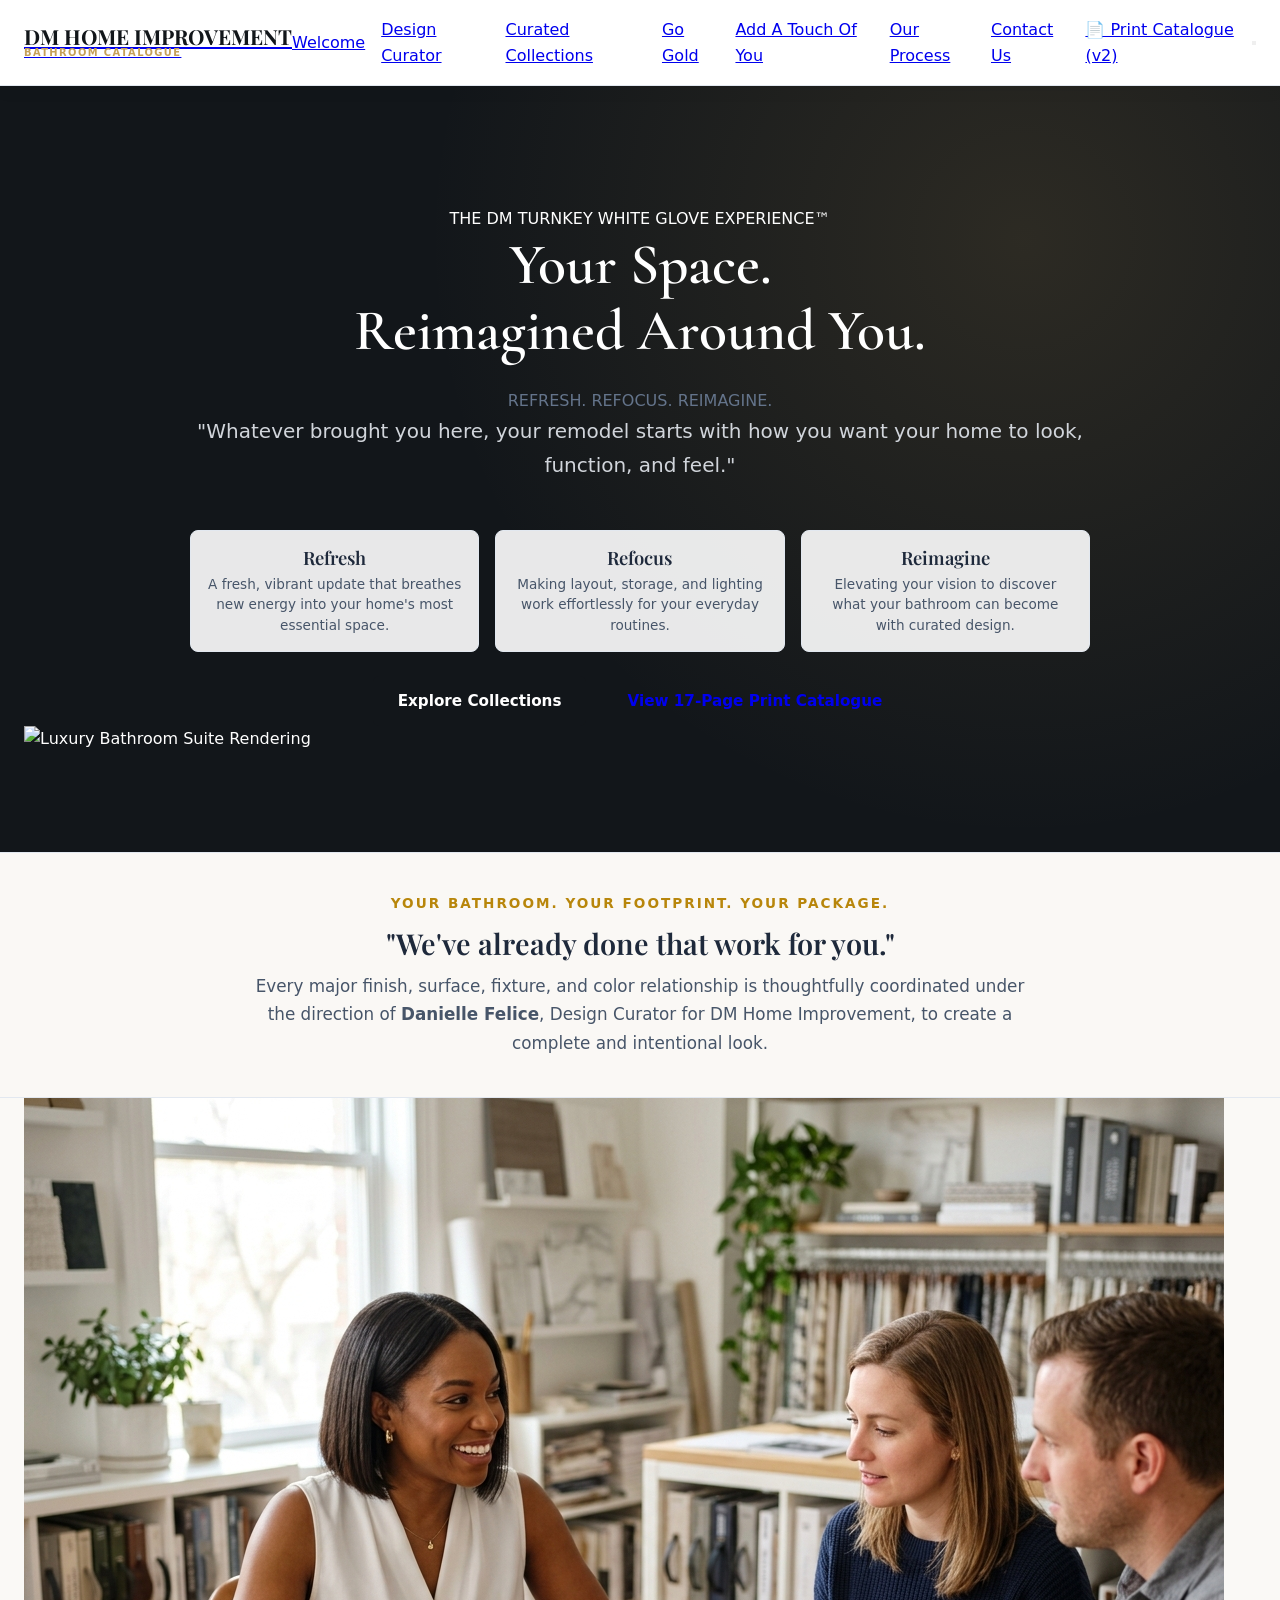
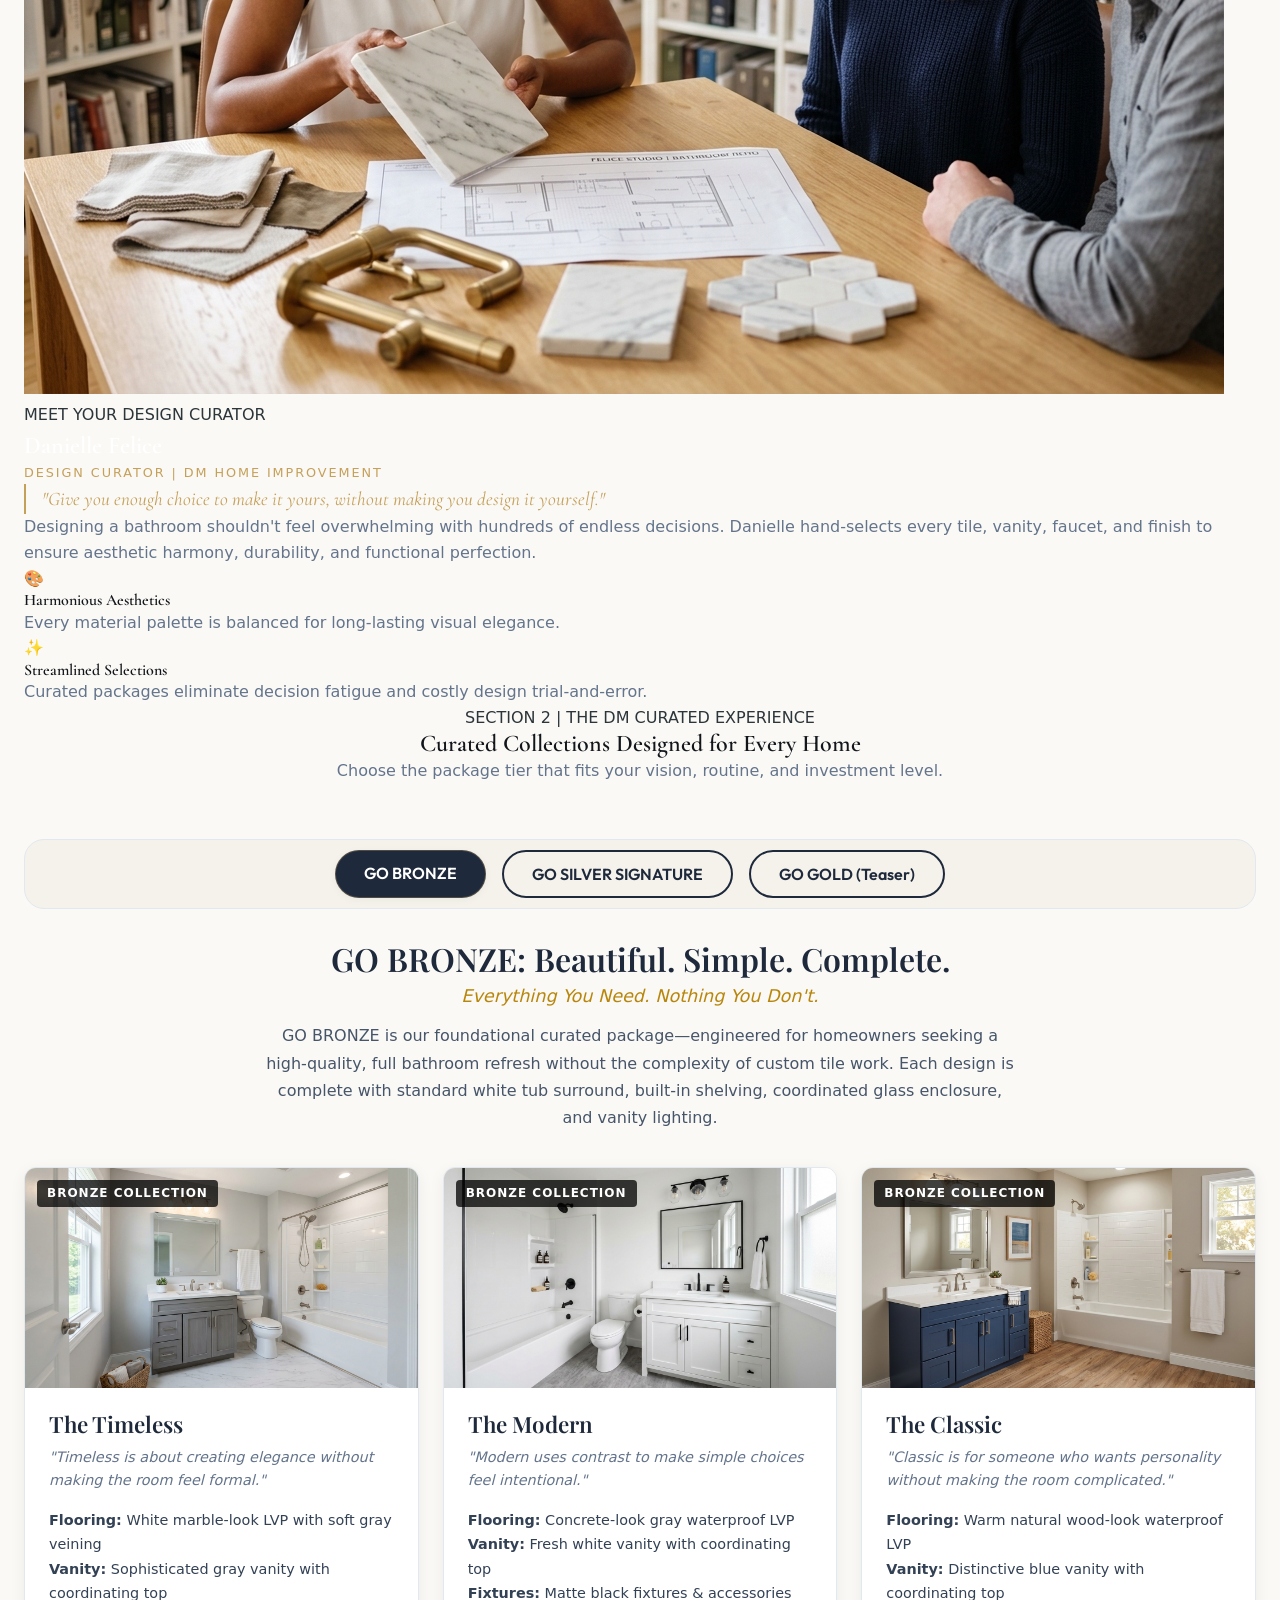
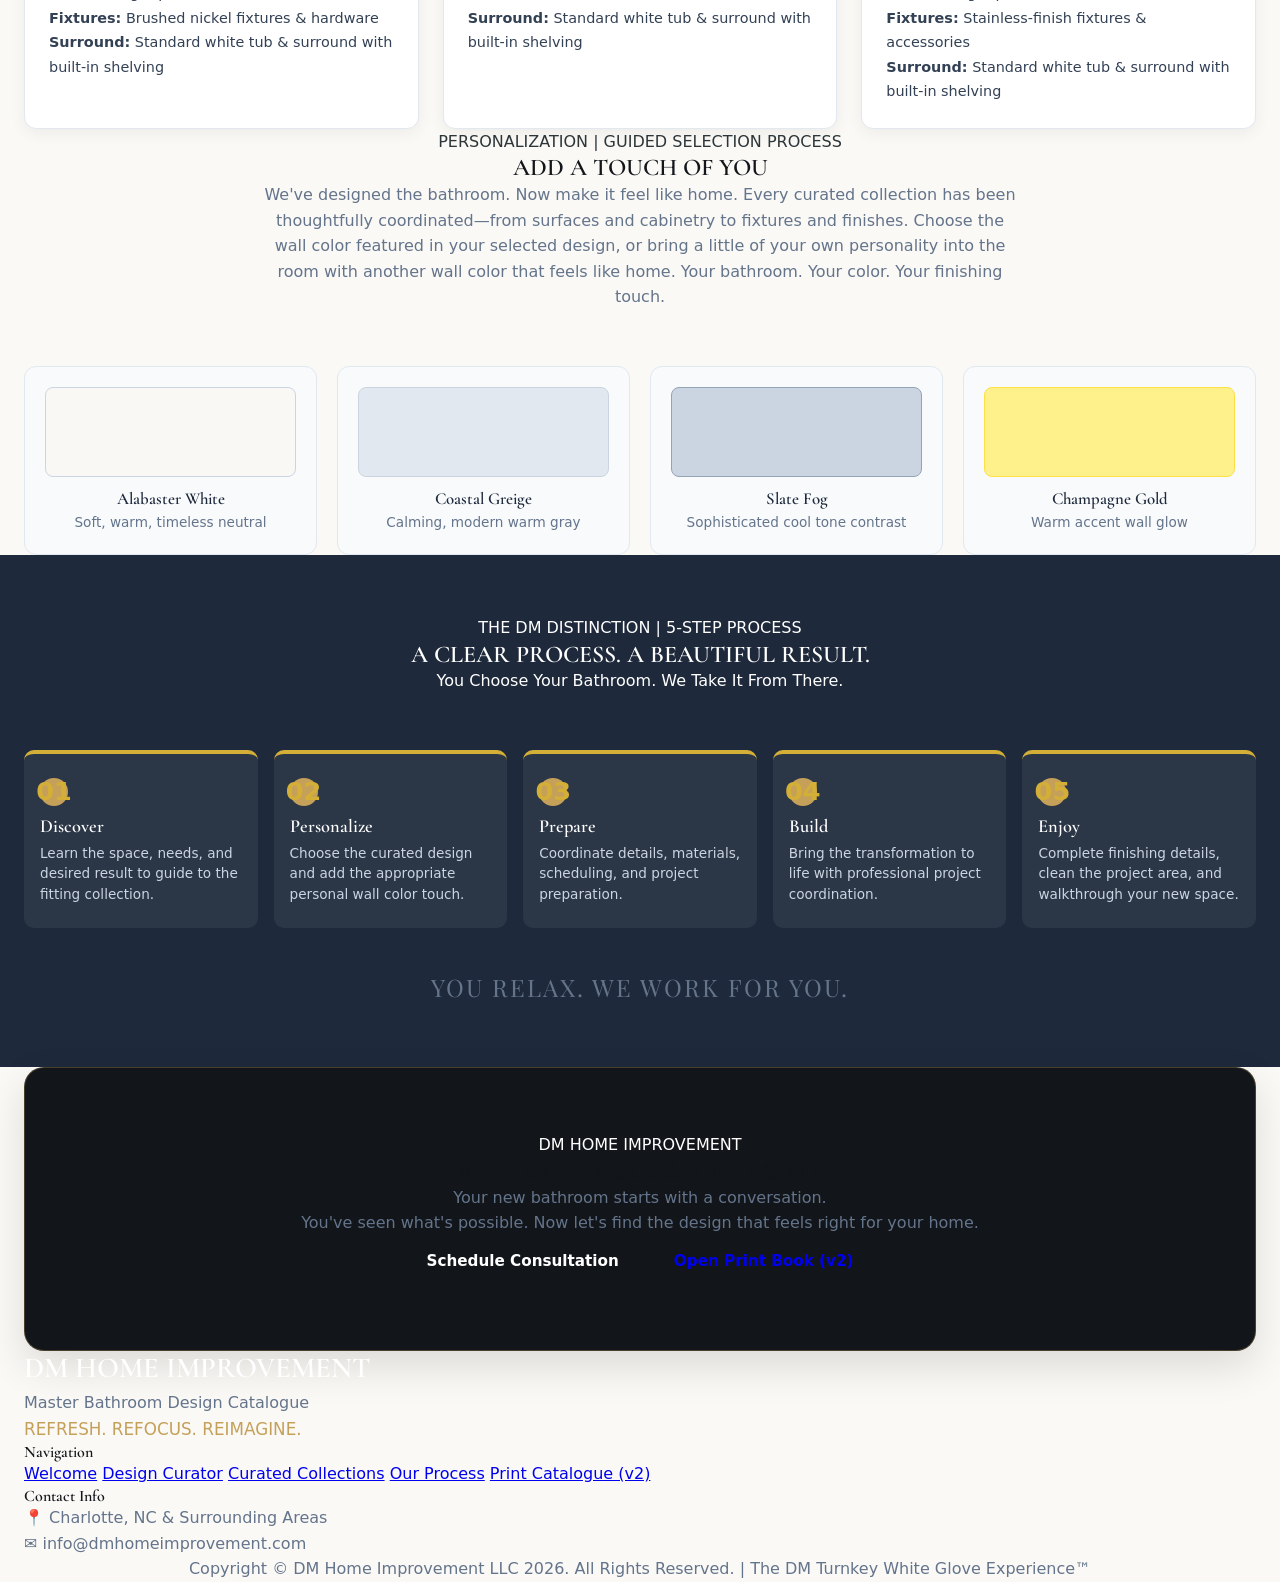
==== index.html @ c0f509c5 "Complete DM Design Catalogue revision per August 27 2026 Master Handoff" ====
<!DOCTYPE html>
<html lang="en">
<head>
    <meta charset="UTF-8">
    <meta name="viewport" content="width=device-width, initial-scale=1.0">
    <title>DM Home Improvement | Master Bathroom Design Catalogue</title>
    
    <!-- Google Fonts -->
    <link rel="preconnect" href="https://fonts.googleapis.com">
    <link rel="preconnect" href="https://fonts.gstatic.com" crossorigin>
    <link href="https://fonts.googleapis.com/css2?family=Cormorant+Garamond:ital,wght@0,400;0,600;0,700;1,400&family=Outfit:wght@300;400;500;600;700&family=Playfair+Display:ital,wght@0,400;0,600;0,700;1,400&display=swap" rel="stylesheet">
    
    <link rel="stylesheet" href="styles.css">
</head>
<body>

    <!-- NAVIGATION HEADER -->
    <header class="navbar">
        <div class="nav-container">
            <a href="#welcome" class="nav-logo">
                <span class="logo-main">DM HOME IMPROVEMENT</span>
                <span class="logo-sub">Bathroom Catalogue</span>
            </a>
            
            <nav class="nav-links">
                <a href="#welcome">Welcome</a>
                <a href="#curator">Design Curator</a>
                <a href="#collections">Curated Collections</a>
                <a href="#gold-teaser">Go Gold</a>
                <a href="#personalization">Add A Touch Of You</a>
                <a href="#process">Our Process</a>
                <a href="#contact">Contact Us</a>
                <a href="print_v2.html" target="_blank" class="nav-btn-print">📄 Print Catalogue (v2)</a>
            </nav>

            <button class="mobile-menu-btn" aria-label="Toggle Menu">
                <span></span>
                <span></span>
                <span></span>
            </button>
        </div>
    </header>

    <!-- MAIN CONTENT -->
    <main>

        <!-- WELCOME HERO SECTION -->
        <section id="welcome" class="hero-section">
            <div class="hero-bg-overlay"></div>
            <div class="container hero-container">
                <div class="hero-content">
                    <div class="brand-tag">THE DM TURNKEY WHITE GLOVE EXPERIENCE™</div>
                    <h1 class="hero-title">Your Space.<br><span class="highlight-gold">Reimagined Around You.</span></h1>
                    <p class="hero-tagline">REFRESH. REFOCUS. REIMAGINE.</p>
                    <p class="hero-subtitle">
                        "Whatever brought you here, your remodel starts with how you want your home to look, function, and feel."
                    </p>
                    
                    <div class="hero-pillars">
                        <div class="pillar-card">
                            <h3>Refresh</h3>
                            <p>A fresh, vibrant update that breathes new energy into your home's most essential space.</p>
                        </div>
                        <div class="pillar-card">
                            <h3>Refocus</h3>
                            <p>Making layout, storage, and lighting work effortlessly for your everyday routines.</p>
                        </div>
                        <div class="pillar-card">
                            <h3>Reimagine</h3>
                            <p>Elevating your vision to discover what your bathroom can become with curated design.</p>
                        </div>
                    </div>

                    <div class="hero-actions">
                        <a href="#collections" class="btn btn-primary">Explore Collections</a>
                        <a href="print_v2.html" target="_blank" class="btn btn-secondary">View 17-Page Print Catalogue</a>
                    </div>
                </div>
                
                <div class="hero-image-wrapper">
                    <img src="assets/images/welcome_home_1785453330678.jpg" alt="Luxury Bathroom Suite Rendering" class="hero-img">
                </div>
            </div>
        </section>

        <!-- WHITE GLOVE CALLOUT -->
        <section class="white-glove-callout-section">
            <div class="container">
                <div class="white-glove-box">
                    <div class="wg-badge">YOUR BATHROOM. YOUR FOOTPRINT. YOUR PACKAGE.</div>
                    <h2>"We've already done that work for you."</h2>
                    <p class="wg-desc">
                        Every major finish, surface, fixture, and color relationship is thoughtfully coordinated under the direction of <strong>Danielle Felice</strong>, Design Curator for DM Home Improvement, to create a complete and intentional look.
                    </p>
                </div>
            </div>
        </section>

        <!-- MEET YOUR DESIGN CURATOR -->
        <section id="curator" class="curator-section">
            <div class="container curator-container">
                <div class="curator-image-col">
                    <img src="assets/images/danielle_consultation.jpg" alt="Danielle Felice - Design Curator" class="curator-portrait">
                </div>
                
                <div class="curator-text-col">
                    <div class="section-tag">MEET YOUR DESIGN CURATOR</div>
                    <h2 class="curator-name">Danielle Felice</h2>
                    <p class="curator-role">Design Curator | DM Home Improvement</p>

                    <blockquote class="curator-quote">
                        "Give you enough choice to make it yours, without making you design it yourself."
                    </blockquote>

                    <p class="curator-bio">
                        Designing a bathroom shouldn't feel overwhelming with hundreds of endless decisions. Danielle hand-selects every tile, vanity, faucet, and finish to ensure aesthetic harmony, durability, and functional perfection.
                    </p>

                    <div class="curator-highlights">
                        <div class="ch-item">
                            <span class="ch-icon">🎨</span>
                            <div>
                                <h4>Harmonious Aesthetics</h4>
                                <p>Every material palette is balanced for long-lasting visual elegance.</p>
                            </div>
                        </div>
                        <div class="ch-item">
                            <span class="ch-icon">✨</span>
                            <div>
                                <h4>Streamlined Selections</h4>
                                <p>Curated packages eliminate decision fatigue and costly design trial-and-error.</p>
                            </div>
                        </div>
                    </div>
                </div>
            </div>
        </section>

        <!-- CURATED COLLECTIONS SECTION -->
        <section id="collections" class="collections-section">
            <div class="container">
                <div class="section-header text-center">
                    <div class="section-tag">SECTION 2 | THE DM CURATED EXPERIENCE</div>
                    <h2>Curated Collections Designed for Every Home</h2>
                    <p class="section-lead">Choose the package tier that fits your vision, routine, and investment level.</p>
                </div>

                <!-- TIER TABS -->
                <div class="tier-tabs">
                    <button class="tier-tab active" data-tier="bronze">GO BRONZE</button>
                    <button class="tier-tab" data-tier="silver">GO SILVER SIGNATURE</button>
                    <button class="tier-tab" data-tier="gold">GO GOLD (Teaser)</button>
                </div>

                <!-- TIER CONTENT: BRONZE -->
                <div id="tier-bronze" class="tier-content active">
                    <div class="tier-intro">
                        <h3>GO BRONZE: Beautiful. Simple. Complete.</h3>
                        <p class="tier-subtitle">Everything You Need. Nothing You Don't.</p>
                        <p class="tier-desc">
                            GO BRONZE is our foundational curated package—engineered for homeowners seeking a high-quality, full bathroom refresh without the complexity of custom tile work. Each design is complete with standard white tub surround, built-in shelving, coordinated glass enclosure, and vanity lighting.
                        </p>
                    </div>

                    <div class="collection-cards-grid">
                        <!-- TIMELESS BRONZE -->
                        <div class="collection-card">
                            <div class="card-img-wrap">
                                <img src="assets/images/bronze_timeless_render.jpg" alt="The Timeless Bronze Rendering">
                                <span class="card-badge">BRONZE COLLECTION</span>
                            </div>
                            <div class="card-body">
                                <h3>The Timeless</h3>
                                <p class="card-curator-note">"Timeless is about creating elegance without making the room feel formal."</p>
                                <ul class="card-specs">
                                    <li><strong>Flooring:</strong> White marble-look LVP with soft gray veining</li>
                                    <li><strong>Vanity:</strong> Sophisticated gray vanity with coordinating top</li>
                                    <li><strong>Fixtures:</strong> Brushed nickel fixtures & hardware</li>
                                    <li><strong>Surround:</strong> Standard white tub & surround with built-in shelving</li>
                                </ul>
                            </div>
                        </div>

                        <!-- MODERN BRONZE -->
                        <div class="collection-card">
                            <div class="card-img-wrap">
                                <img src="assets/images/modern_bronze_render.jpg" alt="The Modern Bronze Rendering">
                                <span class="card-badge">BRONZE COLLECTION</span>
                            </div>
                            <div class="card-body">
                                <h3>The Modern</h3>
                                <p class="card-curator-note">"Modern uses contrast to make simple choices feel intentional."</p>
                                <ul class="card-specs">
                                    <li><strong>Flooring:</strong> Concrete-look gray waterproof LVP</li>
                                    <li><strong>Vanity:</strong> Fresh white vanity with coordinating top</li>
                                    <li><strong>Fixtures:</strong> Matte black fixtures & accessories</li>
                                    <li><strong>Surround:</strong> Standard white tub & surround with built-in shelving</li>
                                </ul>
                            </div>
                        </div>

                        <!-- CLASSIC BRONZE -->
                        <div class="collection-card">
                            <div class="card-img-wrap">
                                <img src="assets/images/bronze_classic_render.jpg" alt="The Classic Bronze Rendering">
                                <span class="card-badge">BRONZE COLLECTION</span>
                            </div>
                            <div class="card-body">
                                <h3>The Classic</h3>
                                <p class="card-curator-note">"Classic is for someone who wants personality without making the room complicated."</p>
                                <ul class="card-specs">
                                    <li><strong>Flooring:</strong> Warm natural wood-look waterproof LVP</li>
                                    <li><strong>Vanity:</strong> Distinctive blue vanity with coordinating top</li>
                                    <li><strong>Fixtures:</strong> Stainless-finish fixtures & accessories</li>
                                    <li><strong>Surround:</strong> Standard white tub & surround with built-in shelving</li>
                                </ul>
                            </div>
                        </div>
                    </div>
                </div>

                <!-- TIER CONTENT: SILVER SIGNATURE -->
                <div id="tier-silver" class="tier-content">
                    <div class="tier-intro">
                        <h3>GO SILVER SIGNATURE: More Than an Update. A Reward.</h3>
                        <p class="tier-subtitle">Refined. Refreshing. Rewarding.</p>
                        <p class="tier-desc">
                            GO SILVER SIGNATURE elevates your space into a spa-like retreat. Featuring full-height custom 12x24 tile shower walls, matching tile flooring, furniture-grade vanity cabinetry, and frameless glass doors.
                        </p>
                    </div>

                    <div class="collection-cards-grid">
                        <!-- TIMELESS SILVER -->
                        <div class="collection-card featured-card">
                            <div class="card-img-wrap">
                                <img src="assets/images/silver_timeless_render.jpg" alt="The Timeless Signature Rendering">
                                <span class="card-badge gold-badge">LOCKED FEATURED DESIGN</span>
                            </div>
                            <div class="card-body">
                                <h3>The Timeless Signature</h3>
                                <p class="card-curator-note">"Spa-inspired luxury tile with warm furniture-grade cabinetry."</p>
                                <ul class="card-specs">
                                    <li><strong>Shower Walls:</strong> Polished white marble-look 12x24 tile to ceiling</li>
                                    <li><strong>Flooring:</strong> Matching 12x24 matte marble-look floor tile</li>
                                    <li><strong>Vanity:</strong> Muse Grey furniture-style vanity with upgraded top</li>
                                    <li><strong>Fixtures & Glass:</strong> Brushed nickel & clear frameless glass door</li>
                                </ul>
                            </div>
                        </div>

                        <!-- MODERN SILVER (TBD) -->
                        <div class="collection-card reserved-card">
                            <div class="reserved-img-placeholder">
                                <span>RESERVED SPOTLIGHT</span>
                            </div>
                            <div class="card-body">
                                <h3>The Modern Signature</h3>
                                <p class="card-curator-note" style="color:var(--gold-dark); font-weight:700;">SPECIFICATIONS TBD</p>
                                <p style="font-size:0.9rem; color:#64748B; line-height:1.5;">
                                    Currently in final material coordination under Danielle Felice's direction. Design specifications will be published once built.
                                </p>
                            </div>
                        </div>

                        <!-- CLASSIC SILVER (TBD) -->
                        <div class="collection-card reserved-card">
                            <div class="reserved-img-placeholder">
                                <span>RESERVED SPOTLIGHT</span>
                            </div>
                            <div class="card-body">
                                <h3>The Classic Signature</h3>
                                <p class="card-curator-note" style="color:var(--gold-dark); font-weight:700;">SPECIFICATIONS TBD</p>
                                <p style="font-size:0.9rem; color:#64748B; line-height:1.5;">
                                    Currently in final material coordination under Danielle Felice's direction. Design specifications will be published once built.
                                </p>
                            </div>
                        </div>
                    </div>
                </div>

                <!-- TIER CONTENT: GOLD (TEASER) -->
                <div id="tier-gold" class="tier-content">
                    <div id="gold-teaser" class="gold-under-construction-card">
                        <div class="guc-icon">🏆</div>
                        <h3>GO GOLD: We're Reimagining What's Possible.</h3>
                        <p class="guc-badge">UNDER CONSTRUCTION — COMING SOON</p>
                        <p class="guc-desc">
                            Our flagship Gold Collection is being redesigned from a clean slate to deliver an extraordinary, uncompromised bathroom experience. Stay tuned as we reimagine luxury living.
                        </p>
                    </div>
                </div>
            </div>
        </section>

        <!-- PERSONALIZATION SECTION -->
        <section id="personalization" class="personalization-section">
            <div class="container">
                <div class="section-header text-center">
                    <div class="section-tag">PERSONALIZATION | GUIDED SELECTION PROCESS</div>
                    <h2>ADD A TOUCH OF YOU</h2>
                    <p class="section-lead" style="max-width: 800px; margin: 0 auto;">
                        We've designed the bathroom. Now make it feel like home. Every curated collection has been thoughtfully coordinated—from surfaces and cabinetry to fixtures and finishes. Choose the wall color featured in your selected design, or bring a little of your own personality into the room with another wall color that feels like home. Your bathroom. Your color. Your finishing touch.
                    </p>
                </div>

                <div class="swatches-grid">
                    <div class="swatch-card">
                        <div class="swatch-color" style="background:#FAF8F5; border:1px solid #CBD5E1;"></div>
                        <h4>Alabaster White</h4>
                        <p>Soft, warm, timeless neutral</p>
                    </div>
                    <div class="swatch-card">
                        <div class="swatch-color" style="background:#E2E8F0; border:1px solid #CBD5E1;"></div>
                        <h4>Coastal Greige</h4>
                        <p>Calming, modern warm gray</p>
                    </div>
                    <div class="swatch-card">
                        <div class="swatch-color" style="background:#CBD5E1; border:1px solid #94A3B8;"></div>
                        <h4>Slate Fog</h4>
                        <p>Sophisticated cool tone contrast</p>
                    </div>
                    <div class="swatch-card">
                        <div class="swatch-color" style="background:#FEF08A; border:1px solid #FDE047;"></div>
                        <h4>Champagne Gold</h4>
                        <p>Warm accent wall glow</p>
                    </div>
                </div>
            </div>
        </section>

        <!-- 5-STEP PROCESS SECTION -->
        <section id="process" class="process-section">
            <div class="container">
                <div class="section-header text-center">
                    <div class="section-tag" style="color:var(--gold);">THE DM DISTINCTION | 5-STEP PROCESS</div>
                    <h2 style="color:#FFF;">A CLEAR PROCESS. A BEAUTIFUL RESULT.</h2>
                    <p class="section-lead" style="color:var(--gold);">You Choose Your Bathroom. We Take It From There.</p>
                </div>

                <div class="process-steps-grid">
                    <div class="process-step">
                        <div class="step-num">01</div>
                        <h3>Discover</h3>
                        <p>Learn the space, needs, and desired result to guide to the fitting collection.</p>
                    </div>

                    <div class="process-step">
                        <div class="step-num">02</div>
                        <h3>Personalize</h3>
                        <p>Choose the curated design and add the appropriate personal wall color touch.</p>
                    </div>

                    <div class="process-step">
                        <div class="step-num">03</div>
                        <h3>Prepare</h3>
                        <p>Coordinate details, materials, scheduling, and project preparation.</p>
                    </div>

                    <div class="process-step">
                        <div class="step-num">04</div>
                        <h3>Build</h3>
                        <p>Bring the transformation to life with professional project coordination.</p>
                    </div>

                    <div class="process-step">
                        <div class="step-num">05</div>
                        <h3>Enjoy</h3>
                        <p>Complete finishing details, clean the project area, and walkthrough your new space.</p>
                    </div>
                </div>

                <div class="process-tagline">
                    <p>YOU RELAX. WE WORK FOR YOU.</p>
                </div>
            </div>
        </section>

        <!-- CONTACT & FOOTER SECTION -->
        <section id="contact" class="contact-section">
            <div class="container">
                <div class="contact-card text-center">
                    <div class="section-tag">DM HOME IMPROVEMENT</div>
                    <h2 class="brand-closing-heading">REFRESH. REFOCUS. REIMAGINE.</h2>
                    <p class="contact-subtitle">Your new bathroom starts with a conversation.</p>
                    <p class="contact-desc">You've seen what's possible. Now let's find the design that feels right for your home.</p>

                    <div class="contact-cta-wrap">
                        <a href="mailto:info@dmhomeimprovement.com" class="btn btn-primary">Schedule Consultation</a>
                        <a href="print_v2.html" target="_blank" class="btn btn-secondary">Open Print Book (v2)</a>
                    </div>
                </div>
            </div>
        </section>

    </main>

    <!-- FOOTER -->
    <footer class="site-footer">
        <div class="container footer-container">
            <div class="footer-brand">
                <h3>DM HOME IMPROVEMENT</h3>
                <p>Master Bathroom Design Catalogue</p>
                <p class="footer-tagline">REFRESH. REFOCUS. REIMAGINE.</p>
            </div>
            
            <div class="footer-links">
                <h4>Navigation</h4>
                <a href="#welcome">Welcome</a>
                <a href="#curator">Design Curator</a>
                <a href="#collections">Curated Collections</a>
                <a href="#process">Our Process</a>
                <a href="print_v2.html" target="_blank">Print Catalogue (v2)</a>
            </div>

            <div class="footer-contact">
                <h4>Contact Info</h4>
                <p>📍 Charlotte, NC & Surrounding Areas</p>

                <p>✉️ info@dmhomeimprovement.com</p>
            </div>
        </div>
        
        <div class="footer-bottom text-center">
            <p>Copyright © DM Home Improvement LLC 2026. All Rights Reserved. | The DM Turnkey White Glove Experience™</p>
        </div>
    </footer>

    <script src="app.js"></script>
</body>
</html>
---- styles.css ----
/* DM Home Improvement - Bathroom Design Portfolio Design System */
:root {
  --primary-dark: #12161A;
  --secondary-dark: #1C2228;
  --accent-gold: #C5A059;
  --accent-gold-hover: #D4AF37;
  --accent-gold-light: rgba(197, 160, 89, 0.12);
  --text-main: #2C3539;
  --text-muted: #64748B;
  --bg-light: #FAF9F6;
  --bg-card: #FFFFFF;
  --bg-warm-tint: #F5F2EC;
  --border-color: #E2E8F0;
  --border-gold: rgba(197, 160, 89, 0.3);
  --radius-sm: 6px;
  --radius-md: 12px;
  --radius-lg: 20px;
  --font-heading: 'Cormorant Garamond', Georgia, serif;
  --font-body: 'Plus Jakarta Sans', system-ui, -apple-system, sans-serif;
  --shadow-sm: 0 2px 8px rgba(0, 0, 0, 0.04);
  --shadow-md: 0 8px 24px rgba(0, 0, 0, 0.08);
  --shadow-lg: 0 16px 40px rgba(0, 0, 0, 0.12);
  --transition-fast: 0.2s cubic-bezier(0.4, 0, 0.2, 1);
  --transition-smooth: 0.35s cubic-bezier(0.16, 1, 0.3, 1);
}

/* Reset & Base */
* {
  box-sizing: border-box;
  margin: 0;
  padding: 0;
}

html {
  scroll-behavior: smooth;
  font-size: 16px;
}

body {
  font-family: var(--font-body);
  background-color: var(--bg-light);
  color: var(--text-main);
  line-height: 1.6;
  -webkit-font-smoothing: antialiased;
}

.container {
  max-width: 1280px;
  margin: 0 auto;
  padding: 0 24px;
}

/* Typography */
h1, h2, h3, h4, .hero-title, .section-title, .showcase-design-name {
  font-family: var(--font-heading);
  font-weight: 600;
  color: var(--primary-dark);
  line-height: 1.15;
}

p {
  color: var(--text-muted);
}

.text-center {
  text-align: center;
}

/* Buttons */
.btn {
  display: inline-flex;
  align-items: center;
  justify-content: center;
  padding: 12px 24px;
  font-family: var(--font-body);
  font-size: 0.95rem;
  font-weight: 600;
  border-radius: var(--radius-sm);
  text-decoration: none;
  cursor: pointer;
  transition: all var(--transition-fast);
  border: 1px solid transparent;
  gap: 8px;
}

.btn-primary {
  background-color: var(--primary-dark);
  color: #FFFFFF;
}

.btn-primary:hover {
  background-color: var(--secondary-dark);
  transform: translateY(-2px);
  box-shadow: var(--shadow-md);
}

.btn-gold {
  background: linear-gradient(135deg, var(--accent-gold), #b38b45);
  color: #FFFFFF;
}

.btn-gold:hover {
  background: linear-gradient(135deg, var(--accent-gold-hover), var(--accent-gold));
  transform: translateY(-2px);
  box-shadow: 0 8px 20px rgba(197, 160, 89, 0.35);
}

.btn-outline {
  background: transparent;
  border-color: var(--border-color);
  color: var(--primary-dark);
}

.btn-outline:hover {
  border-color: var(--accent-gold);
  color: var(--accent-gold);
}

.btn-block {
  width: 100%;
}

.btn-lg {
  padding: 16px 32px;
  font-size: 1.05rem;
}

/* Top Bar & Navbar */
.top-bar {
  background-color: var(--primary-dark);
  color: #D1D5DB;
  font-size: 0.82rem;
  padding: 8px 0;
  border-bottom: 1px solid rgba(255, 255, 255, 0.08);
}

.top-bar-content {
  display: flex;
  justify-content: space-between;
  align-items: center;
}

.top-bar-contact strong {
  color: var(--accent-gold);
}

.navbar {
  position: sticky;
  top: 0;
  z-index: 100;
  background-color: #FFFFFF;
  border-bottom: 1px solid var(--border-color);
  box-shadow: 0 4px 16px rgba(0,0,0,0.06);
}

.nav-container {
  display: flex;
  justify-content: space-between;
  align-items: center;
  height: 85px;
  max-width: 1360px;
  padding: 0 24px;
}

.brand-logo {
  display: flex;
  align-items: center;
  gap: 14px;
  text-decoration: none;
  flex-shrink: 0;
  white-space: nowrap;
}

.nav-logo-img {
  height: 48px;
  width: auto;
  object-fit: contain;
  filter: drop-shadow(0 2px 6px rgba(0, 0, 0, 0.12));
  flex-shrink: 0;
}

.brand-logo-text {
  display: flex;
  flex-direction: column;
  justify-content: center;
  line-height: 1.15;
}

.logo-sub {
  font-size: 0.65rem;
  letter-spacing: 0.16em;
  font-weight: 700;
  color: var(--accent-gold);
  text-transform: uppercase;
  margin-bottom: 2px;
  white-space: nowrap;
}

.logo-main {
  font-family: 'Playfair Display', serif;
  font-size: 1.35rem;
  font-weight: 700;
  color: var(--primary-dark);
  white-space: nowrap;
}

.nav-links {
  display: flex;
  align-items: center;
  gap: 16px;
  flex-wrap: nowrap;
}

.nav-link {
  text-decoration: none;
  color: var(--text-main);
  font-size: 0.84rem;
  font-weight: 600;
  white-space: nowrap;
  transition: color var(--transition-fast);
}

.nav-link:hover, .nav-link.active {
  color: var(--accent-gold);
}

.mobile-toggle {
  display: none;
  background: none;
  border: none;
  cursor: pointer;
}

/* Sections Common */
.section {
  padding: 96px 0;
}

.section-header {
  max-width: 760px;
  margin: 0 auto 56px auto;
}

.section-tagline {
  font-size: 0.85rem;
  letter-spacing: 0.18em;
  text-transform: uppercase;
  font-weight: 700;
  color: var(--accent-gold);
  margin-bottom: 12px;
  display: block;
}

.section-title {
  font-size: 2.8rem;
  margin-bottom: 16px;
}

.section-description {
  font-size: 1.1rem;
  line-height: 1.7;
}

/* Hero Section */
.hero-section {
  position: relative;
  background-color: var(--primary-dark);
  color: #FFFFFF;
  padding: 120px 0 100px 0;
  overflow: hidden;
  background-image: radial-gradient(circle at 80% 20%, rgba(197, 160, 89, 0.15) 0%, transparent 50%);
}

.hero-content {
  position: relative;
  z-index: 2;
  max-width: 900px;
  margin: 0 auto;
  text-align: center;
}

.hero-badge {
  display: inline-block;
  padding: 6px 18px;
  border-radius: 30px;
  background: rgba(197, 160, 89, 0.18);
  border: 1px solid var(--accent-gold);
  color: var(--accent-gold);
  font-size: 0.82rem;
  letter-spacing: 0.15em;
  text-transform: uppercase;
  font-weight: 700;
  margin-bottom: 24px;
}

.hero-title {
  font-size: 3.6rem;
  color: #FFFFFF;
  margin-bottom: 24px;
}

.hero-subtitle {
  font-size: 1.25rem;
  color: #D1D5DB;
  margin-bottom: 48px;
  line-height: 1.7;
}

.hero-features-grid {
  display: grid;
  grid-template-columns: repeat(3, 1fr);
  gap: 24px;
  margin-bottom: 48px;
  text-align: left;
}

.hero-feature-card {
  background: rgba(255, 255, 255, 0.04);
  border: 1px solid rgba(255, 255, 255, 0.08);
  padding: 24px;
  border-radius: var(--radius-md);
  backdrop-filter: blur(10px);
}

.feature-icon {
  font-size: 1.8rem;
  margin-bottom: 12px;
}

.hero-feature-card h3 {
  color: #FFFFFF;
  font-size: 1.25rem;
  margin-bottom: 8px;
}

.hero-feature-card p {
  color: #9CA3AF;
  font-size: 0.9rem;
}

.hero-actions {
  display: flex;
  justify-content: center;
  gap: 16px;
}

/* Tier Selection Tabs */
.tier-tabs-wrapper {
  margin-bottom: 32px;
}

.tier-tabs {
  display: grid;
  grid-template-columns: repeat(3, 1fr);
  gap: 16px;
  background: var(--bg-warm-tint);
  padding: 10px;
  border-radius: var(--radius-lg);
  border: 1px solid var(--border-color);
}

.tier-tab {
  background: transparent;
  border: none;
  padding: 20px 16px;
  border-radius: var(--radius-md);
  cursor: pointer;
  display: flex;
  flex-direction: column;
  align-items: center;
  transition: all var(--transition-fast);
}

.tier-tab:hover {
  background: rgba(255, 255, 255, 0.6);
}

.tier-tab.active {
  background: var(--bg-card);
  box-shadow: var(--shadow-sm);
  border: 1px solid var(--border-gold);
}

.tier-name {
  font-family: var(--font-heading);
  font-size: 1.4rem;
  font-weight: 700;
  color: var(--primary-dark);
  margin-bottom: 4px;
}

.tier-tagline {
  font-size: 0.85rem;
  color: var(--text-muted);
  font-style: italic;
}

/* Sub Design Selector */
.design-selector-bar {
  display: flex;
  justify-content: center;
  gap: 12px;
  margin-bottom: 40px;
  flex-wrap: wrap;
}

.design-btn {
  background: var(--bg-card);
  border: 1px solid var(--border-color);
  padding: 10px 20px;
  border-radius: 30px;
  font-family: var(--font-body);
  font-size: 0.92rem;
  font-weight: 600;
  color: var(--text-main);
  cursor: pointer;
  transition: all var(--transition-fast);
}

.design-btn:hover, .design-btn.active {
  background: var(--primary-dark);
  color: #FFFFFF;
  border-color: var(--primary-dark);
}

/* Main Showcase Grid (65% width image viewport + specs panel) */
.showcase-card {
  background: var(--bg-card);
  border-radius: var(--radius-lg);
  box-shadow: var(--shadow-lg);
  border: 1px solid var(--border-color);
  overflow: hidden;
}

.showcase-grid {
  display: grid;
  grid-template-columns: 68% 32%;
}

.rendering-viewport {
  background: #0D1117;
  padding: 32px;
  color: #FFFFFF;
  display: flex;
  flex-direction: column;
  justify-content: space-between;
}

.viewport-header {
  margin-bottom: 20px;
}

.badge-collection {
  font-size: 0.75rem;
  letter-spacing: 0.15em;
  text-transform: uppercase;
  color: var(--accent-gold);
  font-weight: 700;
}

.showcase-design-name {
  font-size: 2.6rem;
  color: #FFFFFF;
  margin: 4px 0;
}

.showcase-design-tag {
  color: #9CA3AF;
  font-style: italic;
  font-size: 1.05rem;
}

.image-wrapper {
  position: relative;
  width: 100%;
  border-radius: var(--radius-md);
  overflow: hidden;
  box-shadow: 0 12px 30px rgba(0, 0, 0, 0.4);
}

.image-wrapper img {
  width: 100%;
  height: 480px;
  object-fit: cover;
  display: block;
  transition: transform 0.5s ease;
}

.hotspots-layer {
  position: absolute;
  top: 0;
  left: 0;
  width: 100%;
  height: 100%;
  pointer-events: none;
}

.hotspot-pin {
  position: absolute;
  width: 32px;
  height: 32px;
  background: rgba(197, 160, 89, 0.9);
  border: 2px solid #FFFFFF;
  color: #FFFFFF;
  border-radius: 50%;
  display: flex;
  align-items: center;
  justify-content: center;
  font-weight: 700;
  font-size: 0.85rem;
  cursor: pointer;
  pointer-events: auto;
  box-shadow: 0 4px 12px rgba(0, 0, 0, 0.3);
  transition: transform 0.2s ease, background 0.2s ease;
  animation: pulse 2s infinite;
}

.hotspot-pin:hover {
  transform: scale(1.25);
  background: var(--accent-gold-hover);
  z-index: 10;
}

@keyframes pulse {
  0% { box-shadow: 0 0 0 0 rgba(197, 160, 89, 0.7); }
  70% { box-shadow: 0 0 0 12px rgba(197, 160, 89, 0); }
  100% { box-shadow: 0 0 0 0 rgba(197, 160, 89, 0); }
}

.hotspot-tooltip {
  position: absolute;
  bottom: 40px;
  left: 50%;
  transform: translateX(-50%);
  background: rgba(18, 22, 26, 0.95);
  border: 1px solid var(--accent-gold);
  color: #FFFFFF;
  padding: 10px 14px;
  border-radius: var(--radius-sm);
  font-size: 0.85rem;
  white-space: nowrap;
  opacity: 0;
  visibility: hidden;
  transition: all 0.2s ease;
  box-shadow: 0 6px 16px rgba(0,0,0,0.4);
}

.hotspot-pin:hover .hotspot-tooltip {
  opacity: 1;
  visibility: visible;
  bottom: 44px;
}

.viewport-hint {
  display: flex;
  align-items: center;
  gap: 8px;
  font-size: 0.85rem;
  color: #9CA3AF;
  margin-top: 16px;
}

.design-details-panel {
  padding: 36px;
  display: flex;
  flex-direction: column;
  justify-content: space-between;
  background: #FFFFFF;
}

.panel-header h4 {
  font-size: 1.5rem;
  margin-bottom: 12px;
}

.design-story-text {
  font-size: 0.98rem;
  line-height: 1.6;
  margin-bottom: 24px;
}

.curated-includes-box {
  background: var(--bg-warm-tint);
  border-radius: var(--radius-md);
  padding: 20px;
  margin-bottom: 24px;
  border: 1px solid var(--border-color);
}

.box-title {
  font-family: var(--font-heading);
  font-size: 1.15rem;
  color: var(--primary-dark);
  margin-bottom: 12px;
  border-bottom: 1px solid rgba(0,0,0,0.06);
  padding-bottom: 6px;
}

.includes-list {
  list-style: none;
}

.includes-list li {
  font-size: 0.88rem;
  color: var(--text-main);
  margin-bottom: 6px;
  display: flex;
  align-items: center;
  gap: 8px;
}

.includes-list li::before {
  content: '•';
  color: var(--accent-gold);
  font-size: 1.2rem;
}

.curated-specs-table-wrapper {
  margin-bottom: 24px;
}

.specs-table {
  width: 100%;
  border-collapse: collapse;
  font-size: 0.85rem;
}

.specs-table th, .specs-table td {
  padding: 10px 12px;
  text-align: left;
  border-bottom: 1px solid var(--border-color);
}

.specs-table th {
  background: var(--bg-warm-tint);
  font-weight: 600;
  color: var(--primary-dark);
}

/* Personalization Section */
.personalize-section {
  background-color: var(--bg-warm-tint);
}

.personalize-flow-steps {
  display: flex;
  align-items: center;
  justify-content: center;
  gap: 20px;
  margin-bottom: 48px;
}

.flow-step {
  display: flex;
  align-items: center;
  gap: 12px;
  background: var(--bg-card);
  padding: 12px 24px;
  border-radius: 30px;
  border: 1px solid var(--border-color);
  box-shadow: var(--shadow-sm);
}

.step-num {
  width: 28px;
  height: 28px;
  background: var(--accent-gold);
  color: #FFFFFF;
  border-radius: 50%;
  display: flex;
  align-items: center;
  justify-content: center;
  font-weight: 700;
  font-size: 0.88rem;
}

.step-text {
  font-weight: 600;
  font-size: 0.95rem;
  color: var(--primary-dark);
}

.flow-arrow {
  font-size: 1.4rem;
  color: var(--accent-gold);
}

.customizer-container {
  display: grid;
  grid-template-columns: 42% 58%;
  gap: 32px;
}

.customizer-controls {
  background: var(--bg-card);
  padding: 32px;
  border-radius: var(--radius-lg);
  box-shadow: var(--shadow-md);
  border: 1px solid var(--border-color);
}

.customizer-title {
  font-size: 1.6rem;
  margin-bottom: 24px;
  border-bottom: 2px solid var(--accent-gold-light);
  padding-bottom: 12px;
}

.control-group {
  margin-bottom: 20px;
}

.control-label {
  display: block;
  font-size: 0.88rem;
  font-weight: 600;
  color: var(--primary-dark);
  margin-bottom: 8px;
}

.form-select {
  width: 100%;
  padding: 10px 14px;
  border: 1px solid var(--border-color);
  border-radius: var(--radius-sm);
  font-family: var(--font-body);
  font-size: 0.92rem;
  background: #FFFFFF;
  outline: none;
}

.swatch-picker {
  display: flex;
  gap: 12px;
}

.swatch-btn {
  width: 38px;
  height: 38px;
  border-radius: 50%;
  border: 2px solid #FFFFFF;
  box-shadow: 0 2px 6px rgba(0,0,0,0.15);
  cursor: pointer;
  transition: transform 0.2s ease, border-color 0.2s ease;
}

.swatch-btn:hover {
  transform: scale(1.15);
}

.swatch-btn.active {
  border-color: var(--accent-gold);
  transform: scale(1.15);
  box-shadow: 0 0 0 3px rgba(197, 160, 89, 0.4);
}

.selected-value-label {
  font-size: 0.8rem;
  color: var(--text-muted);
  margin-top: 6px;
  display: block;
}

.customizer-preview {
  display: flex;
  flex-direction: column;
  gap: 24px;
}

.preview-image-card {
  position: relative;
  border-radius: var(--radius-lg);
  overflow: hidden;
  box-shadow: var(--shadow-md);
  height: 320px;
}

.preview-image-card img {
  width: 100%;
  height: 100%;
  object-fit: cover;
}

.custom-overlay-tag {
  position: absolute;
  top: 16px;
  right: 16px;
  background: rgba(18, 22, 26, 0.85);
  color: var(--accent-gold);
  border: 1px solid var(--accent-gold);
  padding: 6px 16px;
  border-radius: 30px;
  font-size: 0.8rem;
  font-weight: 700;
}

.custom-summary-card {
  background: var(--bg-card);
  padding: 28px;
  border-radius: var(--radius-lg);
  border: 1px solid var(--border-color);
  box-shadow: var(--shadow-sm);
}

.custom-summary-card h4 {
  font-size: 1.3rem;
  margin-bottom: 16px;
}

.summary-specs {
  margin-bottom: 20px;
}

.spec-row {
  display: flex;
  justify-content: space-between;
  padding: 8px 0;
  border-bottom: 1px dashed var(--border-color);
  font-size: 0.9rem;
}

/* White Glove Section */
.white-glove-wrapper {
  display: grid;
  grid-template-columns: 55% 45%;
  gap: 48px;
  align-items: center;
}

.lead-text {
  font-family: var(--font-heading);
  font-size: 1.5rem;
  color: var(--accent-gold);
  margin-bottom: 16px;
}

.white-glove-grid {
  display: grid;
  grid-template-columns: 1fr 1fr;
  gap: 20px;
  margin-top: 32px;
}

.wg-card {
  background: var(--bg-card);
  padding: 20px;
  border-radius: var(--radius-md);
  border: 1px solid var(--border-color);
  box-shadow: var(--shadow-sm);
}

.wg-num {
  font-family: var(--font-heading);
  font-size: 1.6rem;
  font-weight: 700;
  color: var(--accent-gold);
  margin-bottom: 6px;
}

.wg-card h4 {
  font-size: 1.1rem;
  margin-bottom: 8px;
}

.wg-card p {
  font-size: 0.85rem;
}

.image-frame {
  position: relative;
  border-radius: var(--radius-lg);
  overflow: hidden;
  box-shadow: var(--shadow-lg);
}

.image-frame img {
  width: 100%;
  height: 480px;
  object-fit: cover;
  display: block;
}

.frame-caption {
  position: absolute;
  bottom: 0;
  left: 0;
  right: 0;
  background: linear-gradient(transparent, rgba(0,0,0,0.85));
  padding: 24px;
  color: #FFFFFF;
}

.frame-caption span {
  display: block;
  font-weight: 600;
  font-size: 1.05rem;
}

.frame-caption small {
  color: var(--accent-gold);
}

/* Process Timeline Section */
.process-section {
  background: var(--bg-warm-tint);
}

.timeline {
  display: flex;
  flex-direction: column;
  gap: 24px;
  max-width: 900px;
  margin: 0 auto;
  position: relative;
}

.timeline::before {
  content: '';
  position: absolute;
  left: 36px;
  top: 40px;
  bottom: 40px;
  width: 2px;
  background: var(--accent-gold);
}

.timeline-step {
  display: flex;
  gap: 32px;
  background: var(--bg-card);
  padding: 28px;
  border-radius: var(--radius-md);
  border: 1px solid var(--border-color);
  box-shadow: var(--shadow-sm);
  position: relative;
  z-index: 2;
}

.timeline-badge {
  width: 56px;
  height: 56px;
  background: var(--primary-dark);
  color: var(--accent-gold);
  border: 2px solid var(--accent-gold);
  border-radius: 50%;
  display: flex;
  align-items: center;
  justify-content: center;
  font-family: var(--font-heading);
  font-size: 1.4rem;
  font-weight: 700;
  flex-shrink: 0;
}

.timeline-content h3 {
  font-size: 1.4rem;
  margin-bottom: 8px;
  letter-spacing: 0.05em;
}

/* FAQ Section */
.faq-accordion {
  max-width: 800px;
  margin: 0 auto;
  display: flex;
  flex-direction: column;
  gap: 16px;
}

.faq-item {
  background: var(--bg-card);
  border-radius: var(--radius-md);
  border: 1px solid var(--border-color);
  overflow: hidden;
  box-shadow: var(--shadow-sm);
}

.faq-question {
  width: 100%;
  text-align: left;
  padding: 20px 24px;
  background: transparent;
  border: none;
  font-family: var(--font-body);
  font-size: 1.1rem;
  font-weight: 600;
  color: var(--primary-dark);
  cursor: pointer;
  display: flex;
  justify-content: space-between;
  align-items: center;
}

.faq-icon {
  font-size: 1.4rem;
  color: var(--accent-gold);
  transition: transform 0.3s ease;
}

.faq-item.active .faq-icon {
  transform: rotate(45deg);
}

.faq-answer {
  padding: 0 24px 20px 24px;
  display: none;
}

.faq-item.active .faq-answer {
  display: block;
}

/* Contact Section */
.contact-card {
  background: var(--primary-dark);
  color: #FFFFFF;
  border-radius: var(--radius-lg);
  padding: 64px;
  box-shadow: var(--shadow-lg);
  border: 1px solid var(--border-gold);
}

.contact-grid {
  display: grid;
  grid-template-columns: 1fr 1fr;
  gap: 48px;
}

.contact-title {
  color: #FFFFFF;
  font-size: 2.5rem;
  margin-bottom: 16px;
}

.hero-logo-img {
  height: 110px;
  width: auto;
  margin: 0 auto 24px auto;
  display: block;
  filter: drop-shadow(0 8px 24px rgba(0, 0, 0, 0.5));
}

.curator-card {
  background: rgba(255, 255, 255, 0.05);
  border: 1px solid rgba(255, 255, 255, 0.1);
  padding: 24px;
  border-radius: var(--radius-md);
  margin: 32px 0;
  display: flex;
  align-items: center;
  gap: 20px;
}

.curator-logo-img {
  height: 72px;
  width: auto;
  flex-shrink: 0;
  filter: drop-shadow(0 4px 12px rgba(0, 0, 0, 0.4));
}

.curator-role {
  font-size: 0.8rem;
  letter-spacing: 0.15em;
  text-transform: uppercase;
  color: var(--accent-gold);
}

.curator-name {
  font-size: 1.5rem;
  color: #FFFFFF;
  margin: 4px 0;
}

.curator-contacts {
  margin-top: 16px;
  display: flex;
  flex-direction: column;
  gap: 8px;
  font-size: 0.9rem;
  color: #D1D5DB;
}

.curator-quote {
  font-family: var(--font-heading);
  font-style: italic;
  font-size: 1.2rem;
  color: var(--accent-gold);
  border-left: 2px solid var(--accent-gold);
  padding-left: 16px;
}

.contact-form-wrapper h3 {
  color: #FFFFFF;
  font-size: 1.6rem;
  margin-bottom: 24px;
}

.form-group {
  margin-bottom: 20px;
}

.form-group label {
  display: block;
  font-size: 0.85rem;
  color: #D1D5DB;
  margin-bottom: 8px;
}

.form-group input, .form-group select, .form-group textarea {
  width: 100%;
  padding: 12px 16px;
  border-radius: var(--radius-sm);
  border: 1px solid rgba(255,255,255,0.2);
  background: rgba(255, 255, 255, 0.08);
  color: #FFFFFF;
  font-family: var(--font-body);
  font-size: 0.95rem;
  outline: none;
}

.form-group input:focus, .form-group select:focus, .form-group textarea:focus {
  border-color: var(--accent-gold);
  background: rgba(255, 255, 255, 0.12);
}

/* Modal */
.custom-modal {
  border: none;
  border-radius: var(--radius-lg);
  padding: 0;
  max-width: 600px;
  width: 90%;
  margin: auto;
  box-shadow: var(--shadow-lg);
}

.custom-modal::backdrop {
  background: rgba(0, 0, 0, 0.7);
  backdrop-filter: blur(4px);
}

.modal-content {
  padding: 32px;
  position: relative;
  background: #FFFFFF;
}

.modal-close {
  position: absolute;
  top: 16px;
  right: 16px;
  background: none;
  border: none;
  font-size: 2rem;
  cursor: pointer;
  color: var(--text-muted);
}

.modal-header {
  margin-bottom: 20px;
}

.modal-badge {
  font-size: 0.75rem;
  letter-spacing: 0.15em;
  color: var(--accent-gold);
  font-weight: 700;
  text-transform: uppercase;
}

.modal-body {
  margin-bottom: 24px;
}

.modal-footer {
  display: flex;
  gap: 12px;
  justify-content: flex-end;
}

/* Footer */
.footer {
  background: #0A0D10;
  color: #9CA3AF;
  padding: 48px 0;
  border-top: 1px solid rgba(255,255,255,0.08);
}

.footer-content {
  display: flex;
  justify-content: space-between;
  align-items: center;
}

.footer-logo-block {
  display: flex;
  align-items: center;
  gap: 24px;
}

.footer-logo-img {
  height: 180px;
  width: auto;
  object-fit: contain;
  filter: drop-shadow(0 6px 20px rgba(0, 0, 0, 0.6));
  background: #FFFFFF;
  padding: 12px;
  border-radius: var(--radius-md);
  border: 1px solid rgba(255, 255, 255, 0.2);
  transition: transform 0.3s ease;
}

.footer-logo-img:hover {
  transform: scale(1.04);
}

.footer-brand h3 {
  color: #FFFFFF;
  font-family: var(--font-heading);
  font-size: 1.8rem;
  margin-bottom: 6px;
}

.footer-tagline {
  color: var(--accent-gold);
  font-size: 1.05rem;
}

/* Responsive */
@media (max-width: 1024px) {
  .showcase-grid {
    grid-template-columns: 1fr;
  }
  .customizer-container {
    grid-template-columns: 1fr;
  }
  .white-glove-wrapper {
    grid-template-columns: 1fr;
  }
  .contact-grid {
    grid-template-columns: 1fr;
  }
}

@media (max-width: 768px) {
  .hero-title { font-size: 2.5rem; }
  .hero-features-grid { grid-template-columns: 1fr; }
  .tier-tabs { grid-template-columns: 1fr; }
  .white-glove-grid { grid-template-columns: 1fr; }
  .nav-links { display: none; }
  .mobile-toggle { display: block; color: var(--primary-dark); }
}
\n
/* GUARANTEED BRAND LOGO STACKING */
.brand-logo {
  display: flex !important;
  align-items: center !important;
  gap: 12px !important;
  text-decoration: none !important;
  flex-shrink: 0 !important;
}

.brand-logo-text {
  display: flex !important;
  flex-direction: column !important;
  justify-content: center !important;
  align-items: flex-start !important;
  line-height: 1.1 !important;
  margin: 0 !important;
  padding: 0 !important;
}

.logo-sub {
  display: block !important;
  font-size: 0.62rem !important;
  letter-spacing: 0.14em !important;
  font-weight: 700 !important;
  color: var(--accent-gold) !important;
  text-transform: uppercase !important;
  margin-bottom: 2px !important;
  white-space: nowrap !important;
  line-height: 1 !important;
}

.logo-main {
  display: block !important;
  font-family: 'Playfair Display', Georgia, serif !important;
  font-size: 1.3rem !important;
  font-weight: 700 !important;
  color: var(--primary-dark) !important;
  white-space: nowrap !important;
  line-height: 1.1 !important;
}


/* ========================================================= */
/* COMPREHENSIVE MOBILE OPTIMIZATIONS (RESPONSIVE FIXES)     */
/* ========================================================= */

/* Curator Section Layout */
.curator-flex-layout {
  display: grid;
  grid-template-columns: 38% 62%;
  grid-template-areas: 
    "image header"
    "image body";
  gap: 20px 40px;
  align-items: start;
}

.curator-header-box { grid-area: header; }
.curator-img-box { grid-area: image; }
.curator-body-box { grid-area: body; }

.curator-portrait-img {
  width: 100%;
  height: auto;
  border-radius: 12px;
  box-shadow: var(--shadow-lg);
  border: 2px solid var(--accent-gold);
  display: block;
}

/* MOBILE SCREEN OVERRIDES (max-width: 768px) */
@media (max-width: 768px) {
  
  /* 1st Screenshot Fix: Full-width Showcase Render Viewport (No side black bars) */
  .rendering-viewport {
    padding: 20px 0 !important;
    border-radius: 0 !important;
    width: 100% !important;
    background: #0D1117 !important;
  }

  .showcase-card {
    border-radius: 12px !important;
    overflow: hidden !important;
  }

  .rendering-viewport .viewport-header {
    padding: 0 16px !important;
    margin-bottom: 12px !important;
  }

  .rendering-viewport .viewport-hint {
    padding: 0 16px !important;
    margin-top: 12px !important;
  }

  .image-wrapper {
    width: 100% !important;
    margin: 0 !important;
    border-radius: 0 !important;
    overflow: hidden !important;
  }

  .image-wrapper img {
    width: 100% !important;
    height: auto !important;
    max-height: 480px !important;
    object-fit: cover !important;
    border-radius: 0 !important;
    display: block !important;
  }

  /* 2nd Screenshot Fix: Curator Section Mobile Layout */
  /* Reposition image to 1 full row between end quote "Remodeling..." and body copy */
  .curator-flex-layout {
    display: flex !important;
    flex-direction: column !important;
    gap: 16px !important;
  }

  .curator-header-box { order: 1 !important; }
  .curator-img-box {
    order: 2 !important;
    width: 100% !important;
    margin: 8px 0 16px 0 !important;
  }
  .curator-body-box { order: 3 !important; }

  .curator-portrait-img {
    width: 100% !important;
    height: 380px !important;
    object-fit: cover !important;
    object-position: center 15% !important;
    border-radius: 12px !important;
  }

  /* 3rd Screenshot Fix: Silver Highlight Ribbon Overshooting Button Fix */
  .silver-highlight-banner {
    flex-direction: column !important;
    align-items: stretch !important;
    gap: 16px !important;
    padding: 20px 16px !important;
    box-sizing: border-box !important;
    max-width: 100% !important;
    overflow: hidden !important;
  }

  .silver-highlight-banner div {
    width: 100% !important;
  }

  .silver-highlight-banner button {
    width: 100% !important;
    margin-left: 0 !important;
    display: block !important;
    box-sizing: border-box !important;
    text-align: center !important;
  }

  /* General Mobile Container & Section Padding */
  .container {
    padding: 0 16px !important;
  }

  .section {
    padding: 48px 0 !important;
  }

  .hero-section {
    padding: 32px 0 !important;
  }

  .curator-hero-card {
    grid-template-columns: 1fr !important;
  }

  .curator-hero-card > div:first-child {
    padding: 24px 16px !important;
  }
}


/* Footer Mobile Optimization (Fix Overshooting & Squished Text) */
@media (max-width: 768px) {
  footer div.container > div:first-child {
    grid-template-columns: 1fr !important;
    gap: 32px !important;
  }
  
  footer h4 {
    margin-bottom: 10px !important;
    font-size: 0.9rem !important;
  }

  footer p, footer li {
    font-size: 0.88rem !important;
    line-height: 1.6 !important;
  }

  footer div.container > div:last-child {
    flex-direction: column !important;
    text-align: center !important;
    gap: 12px !important;
  }
}


/* AUGUST 2026 MASTER REVISION STYLES */
.hero-pillars {
    display: grid;
    grid-template-columns: repeat(3, 1fr);
    gap: 16px;
    margin: 24px 0;
}
.pillar-card {
    background: rgba(255, 255, 255, 0.9);
    padding: 16px;
    border-radius: 8px;
    border: 1px solid var(--border-color, #E2E8F0);
}
.pillar-card h3 {
    font-family: 'Playfair Display', serif;
    color: var(--navy, #1E293B);
    font-size: 1.15rem;
    margin-bottom: 6px;
}
.pillar-card p {
    font-size: 0.85rem;
    color: #475569;
    line-height: 1.5;
}

.white-glove-callout-section {
    padding: 40px 0;
    background: #FAF8F5;
    border-top: 1px solid #E2E8F0;
    border-bottom: 1px solid #E2E8F0;
}
.white-glove-box {
    text-align: center;
    max-width: 800px;
    margin: 0 auto;
}
.wg-badge {
    font-size: 0.85rem;
    font-weight: 700;
    letter-spacing: 2px;
    color: var(--gold-dark, #B8860B);
    margin-bottom: 12px;
}
.white-glove-box h2 {
    font-family: 'Playfair Display', serif;
    font-size: 1.8rem;
    color: var(--navy, #1E293B);
    margin-bottom: 12px;
}
.wg-desc {
    font-size: 1.05rem;
    line-height: 1.7;
    color: #475569;
}

.tier-tabs {
    display: flex;
    justify-content: center;
    gap: 16px;
    margin-bottom: 32px;
}
.tier-tab {
    padding: 12px 28px;
    font-family: 'Outfit', sans-serif;
    font-weight: 600;
    font-size: 1rem;
    border: 2px solid var(--navy, #1E293B);
    background: transparent;
    color: var(--navy, #1E293B);
    border-radius: 30px;
    cursor: pointer;
    transition: all 0.3s ease;
}
.tier-tab:hover, .tier-tab.active {
    background: var(--navy, #1E293B);
    color: #FFFFFF;
}

.tier-content {
    display: none;
}
.tier-content.active {
    display: block;
}

.tier-intro {
    text-align: center;
    max-width: 750px;
    margin: 0 auto 36px auto;
}
.tier-intro h3 {
    font-family: 'Playfair Display', serif;
    font-size: 2rem;
    color: var(--navy, #1E293B);
    margin-bottom: 4px;
}
.tier-subtitle {
    font-size: 1.1rem;
    font-style: italic;
    color: var(--gold-dark, #B8860B);
    margin-bottom: 12px;
}
.tier-desc {
    font-size: 1rem;
    line-height: 1.7;
    color: #475569;
}

.collection-cards-grid {
    display: grid;
    grid-template-columns: repeat(3, 1fr);
    gap: 24px;
}
.collection-card {
    background: #FFFFFF;
    border-radius: 12px;
    overflow: hidden;
    border: 1px solid #E2E8F0;
    box-shadow: 0 4px 16px rgba(0,0,0,0.06);
    display: flex;
    flex-direction: column;
}
.card-img-wrap {
    position: relative;
    height: 220px;
}
.card-img-wrap img {
    width: 100%;
    height: 100%;
    object-fit: cover;
}
.card-badge {
    position: absolute;
    top: 12px;
    left: 12px;
    background: rgba(0,0,0,0.75);
    color: #FFF;
    font-size: 0.75rem;
    font-weight: 700;
    padding: 4px 10px;
    border-radius: 4px;
    letter-spacing: 1px;
}
.card-badge.gold-badge {
    background: #B8860B;
    color: #FFF;
}
.card-body {
    padding: 24px;
    flex: 1;
    display: flex;
    flex-direction: column;
}
.card-body h3 {
    font-family: 'Playfair Display', serif;
    font-size: 1.4rem;
    color: var(--navy, #1E293B);
    margin-bottom: 8px;
}
.card-curator-note {
    font-size: 0.9rem;
    font-style: italic;
    color: #64748B;
    margin-bottom: 16px;
}
.card-specs {
    list-style: none;
    padding: 0;
    margin: 0;
    font-size: 0.9rem;
    line-height: 1.7;
    color: #334155;
}

.reserved-card {
    background: #F8FAFC;
    border: 2px dashed #CBD5E1;
}
.reserved-img-placeholder {
    height: 220px;
    background: #E2E8F0;
    display: flex;
    align-items: center;
    justify-content: center;
    color: #64748B;
    font-weight: 700;
    letter-spacing: 2px;
}

.gold-under-construction-card {
    background: #FAF8F5;
    border: 2px dashed #D4AF37;
    border-radius: 16px;
    padding: 48px 32px;
    text-align: center;
    max-width: 750px;
    margin: 20px auto;
    box-shadow: 0 8px 24px rgba(0,0,0,0.04);
}
.guc-icon {
    font-size: 3.5rem;
    margin-bottom: 16px;
}
.gold-under-construction-card h3 {
    font-family: 'Playfair Display', serif;
    font-size: 2rem;
    color: var(--navy, #1E293B);
    margin-bottom: 8px;
}
.guc-badge {
    font-size: 0.9rem;
    font-weight: 700;
    color: #B8860B;
    letter-spacing: 2px;
    margin-bottom: 16px;
}
.guc-desc {
    font-size: 1.05rem;
    line-height: 1.7;
    color: #475569;
}

.swatches-grid {
    display: grid;
    grid-template-columns: repeat(4, 1fr);
    gap: 20px;
    margin-top: 32px;
}
.swatch-card {
    background: #F8FAFC;
    border: 1px solid #E2E8F0;
    padding: 20px;
    border-radius: 12px;
    text-align: center;
}
.swatch-color {
    height: 90px;
    border-radius: 8px;
    margin-bottom: 12px;
}
.swatch-card h4 {
    font-size: 1.05rem;
    color: var(--navy, #1E293B);
    margin-bottom: 4px;
}
.swatch-card p {
    font-size: 0.85rem;
    color: #64748B;
}

.process-section {
    background: var(--navy, #1E293B);
    padding: 60px 0;
    color: #FFFFFF;
}
.process-steps-grid {
    display: grid;
    grid-template-columns: repeat(5, 1fr);
    gap: 16px;
    margin-top: 36px;
}
.process-step {
    background: rgba(255, 255, 255, 0.06);
    padding: 24px 16px;
    border-radius: 10px;
    border-top: 4px solid var(--gold, #D4AF37);
}
.step-num {
    font-size: 1.6rem;
    font-weight: 800;
    color: var(--gold, #D4AF37);
}
.process-step h3 {
    font-size: 1.15rem;
    margin: 10px 0 6px 0;
    color: #FFF;
}
.process-step p {
    font-size: 0.85rem;
    color: #CBD5E1;
    line-height: 1.5;
}
.process-tagline {
    text-align: center;
    margin-top: 40px;
    font-family: 'Playfair Display', serif;
    font-size: 1.5rem;
    letter-spacing: 2px;
    color: var(--gold, #D4AF37);
}

@media (max-width: 768px) {
    .hero-pillars, .collection-cards-grid, .swatches-grid, .process-steps-grid {
        grid-template-columns: 1fr !important;
    }
    .tier-tabs {
        flex-direction: column;
    }
}
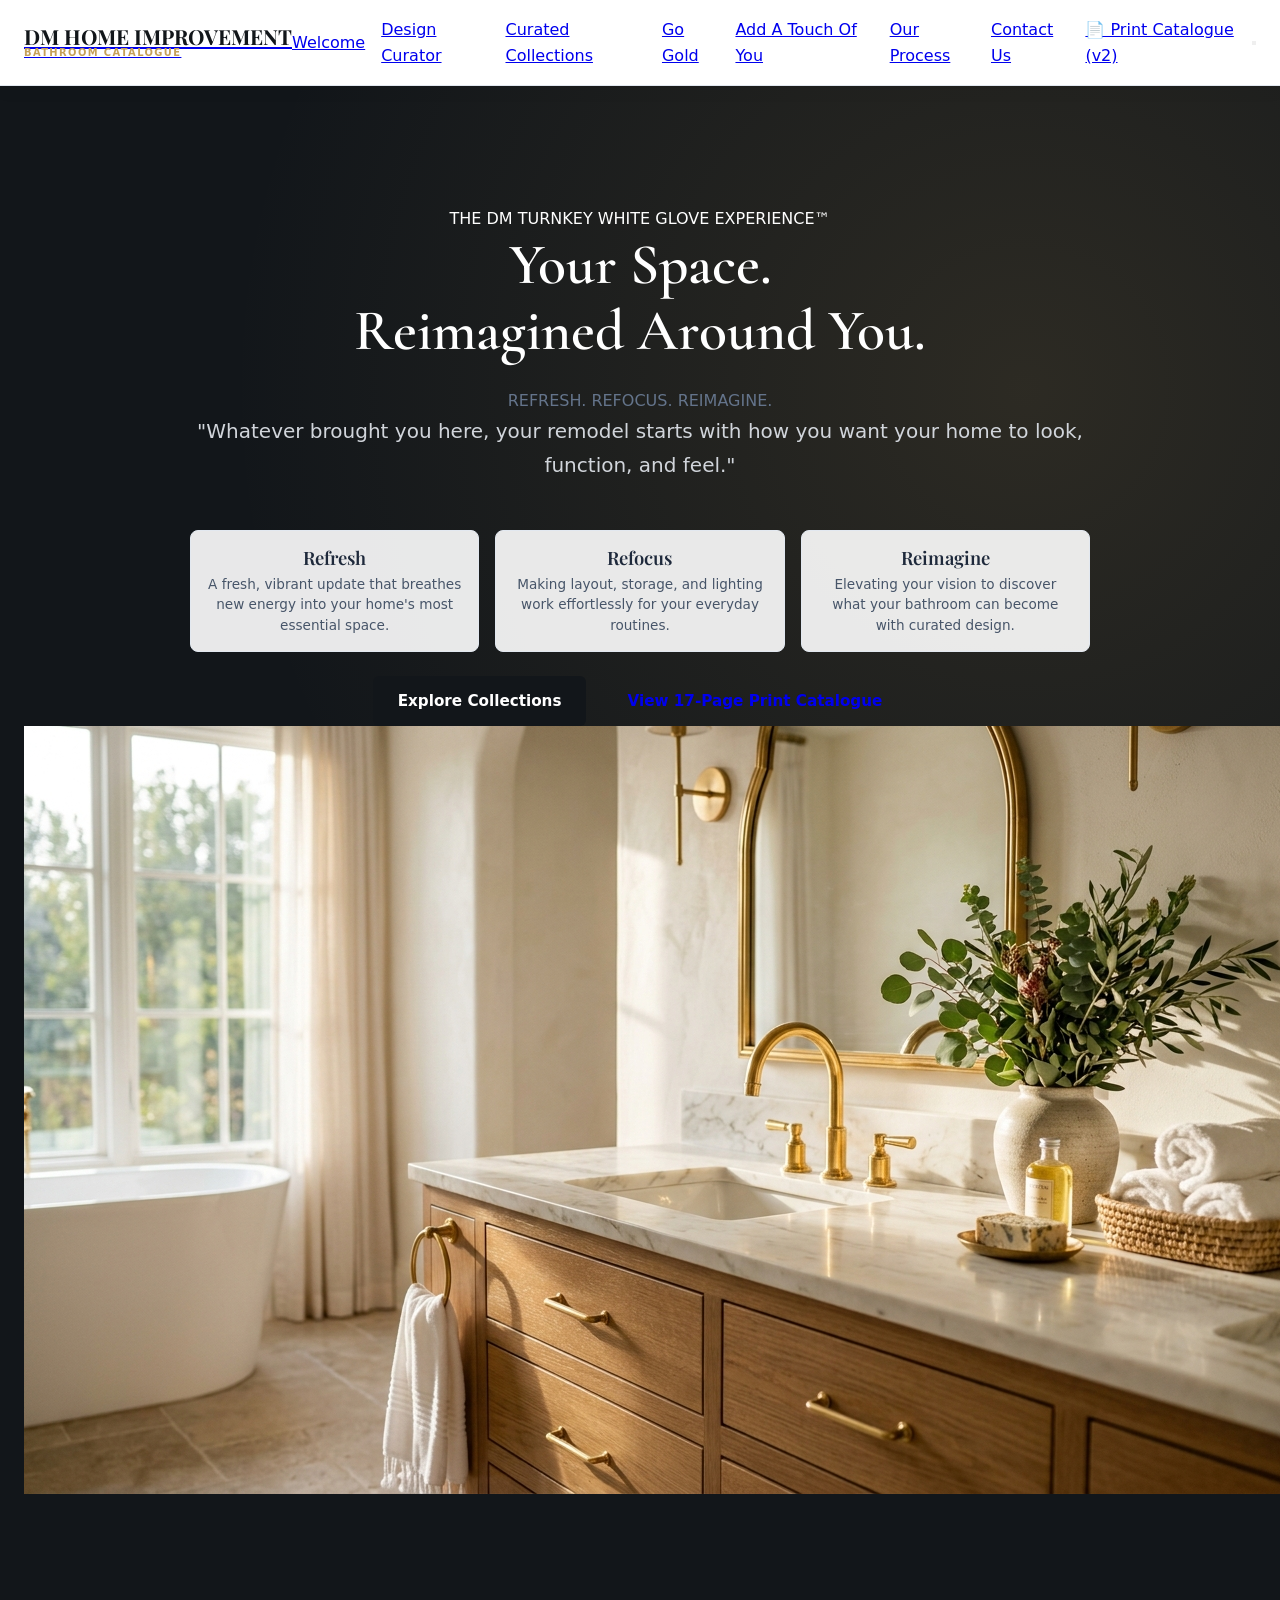
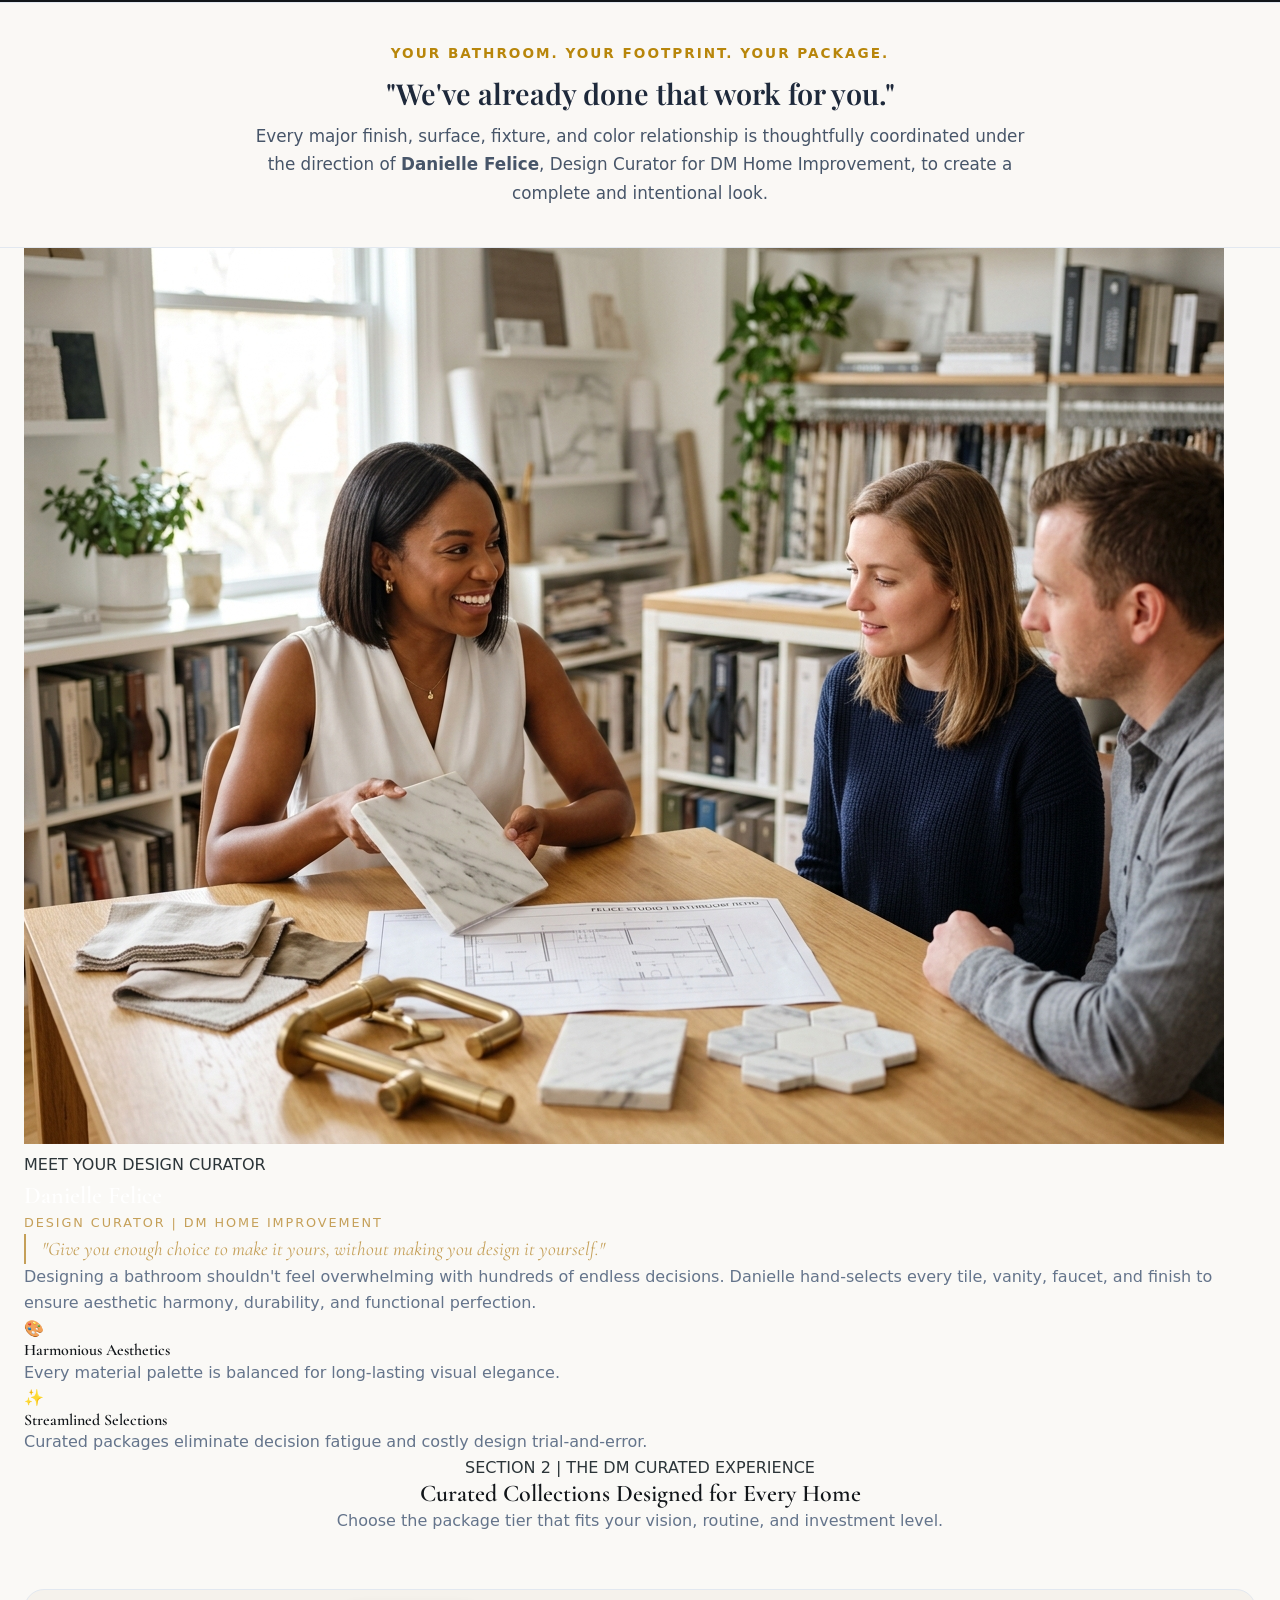
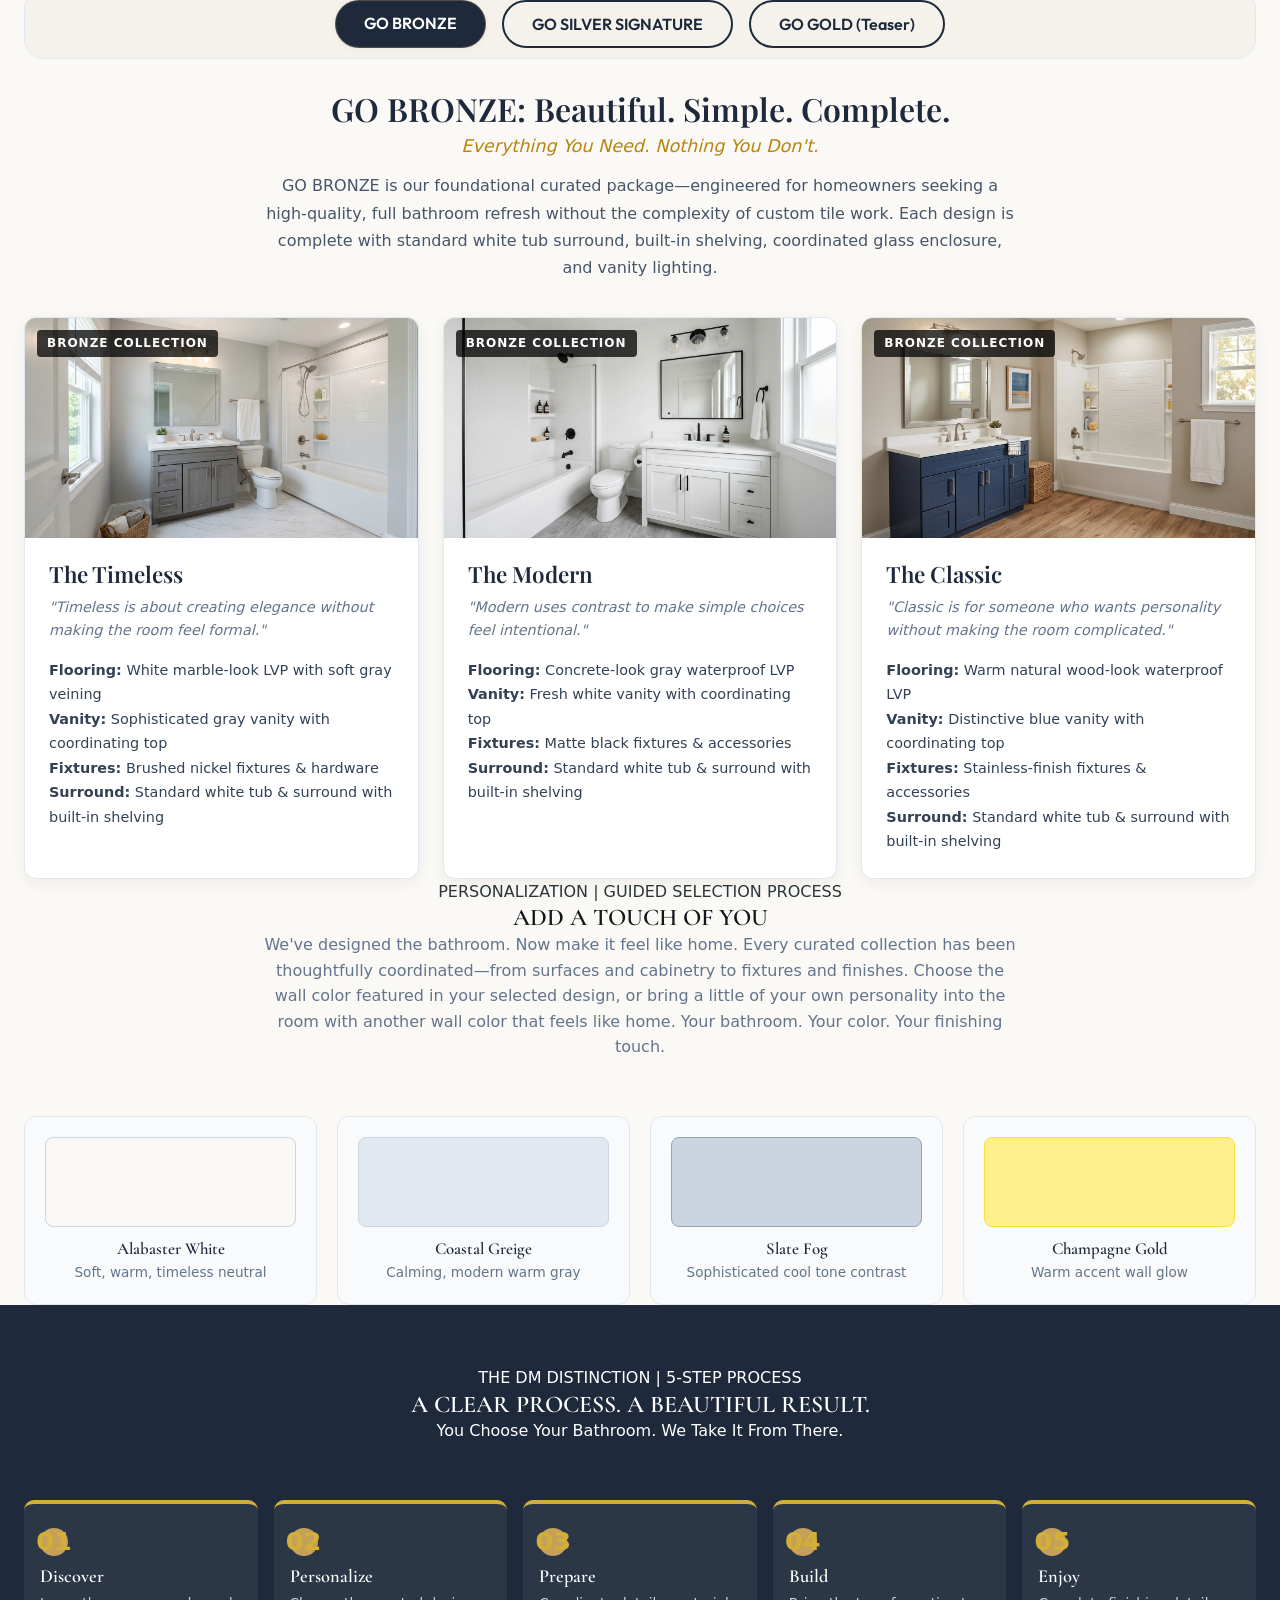
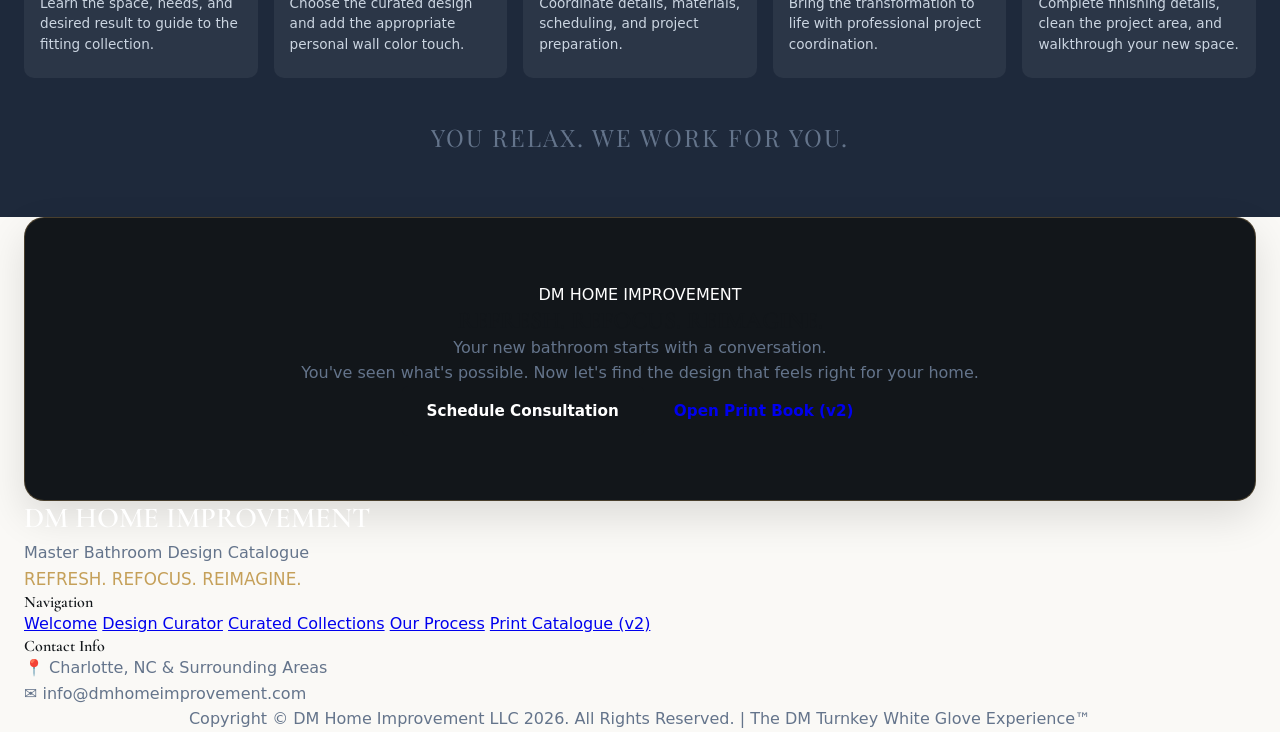
==== commit cb336d25: "Fix print catalogue landscape page layout, broken image, padding clipping and silver signature badge" ====
--- a/index.html
+++ b/index.html
@@ -78,7 +78,7 @@
                 </div>
                 
                 <div class="hero-image-wrapper">
-                    <img src="assets/images/welcome_home_1785453330678.jpg" alt="Luxury Bathroom Suite Rendering" class="hero-img">
+                    <img src="assets/images/welcome_home.jpg" alt="Luxury Bathroom Suite Rendering" class="hero-img">
                 </div>
             </div>
         </section>
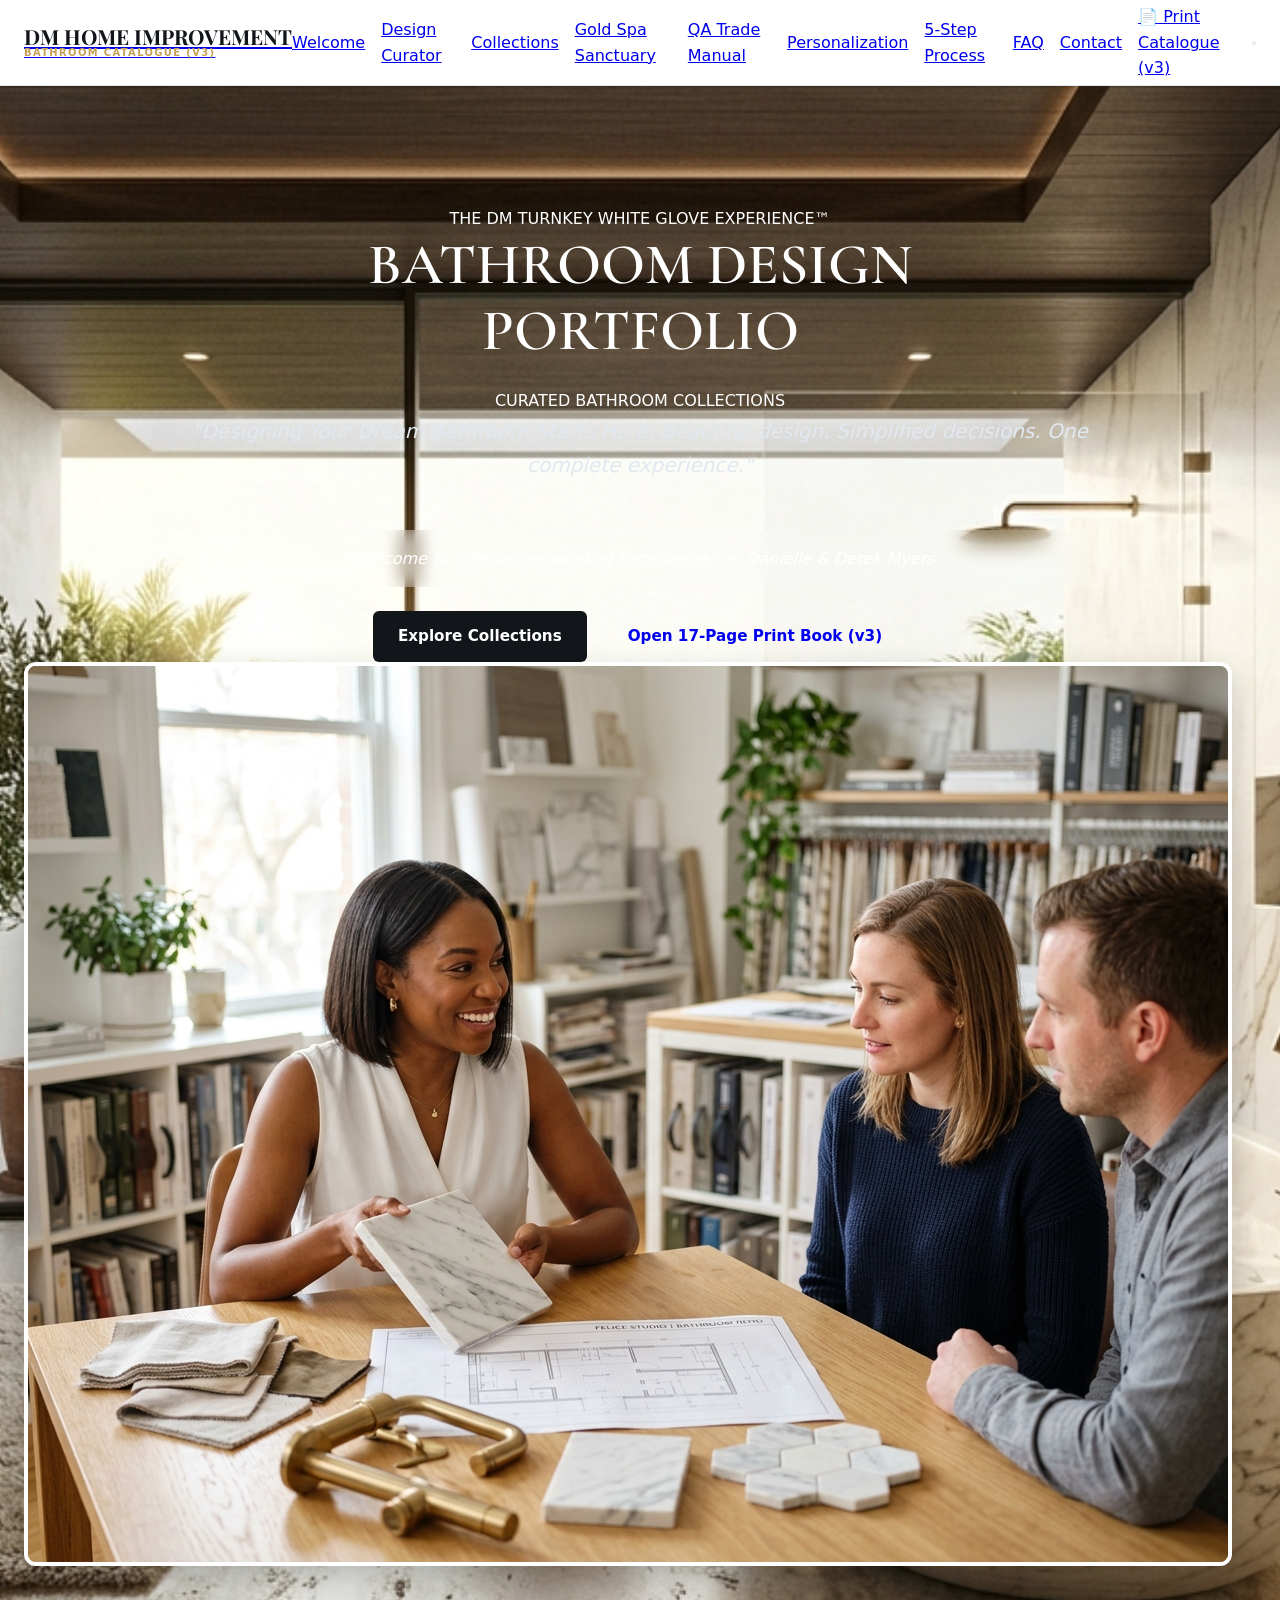
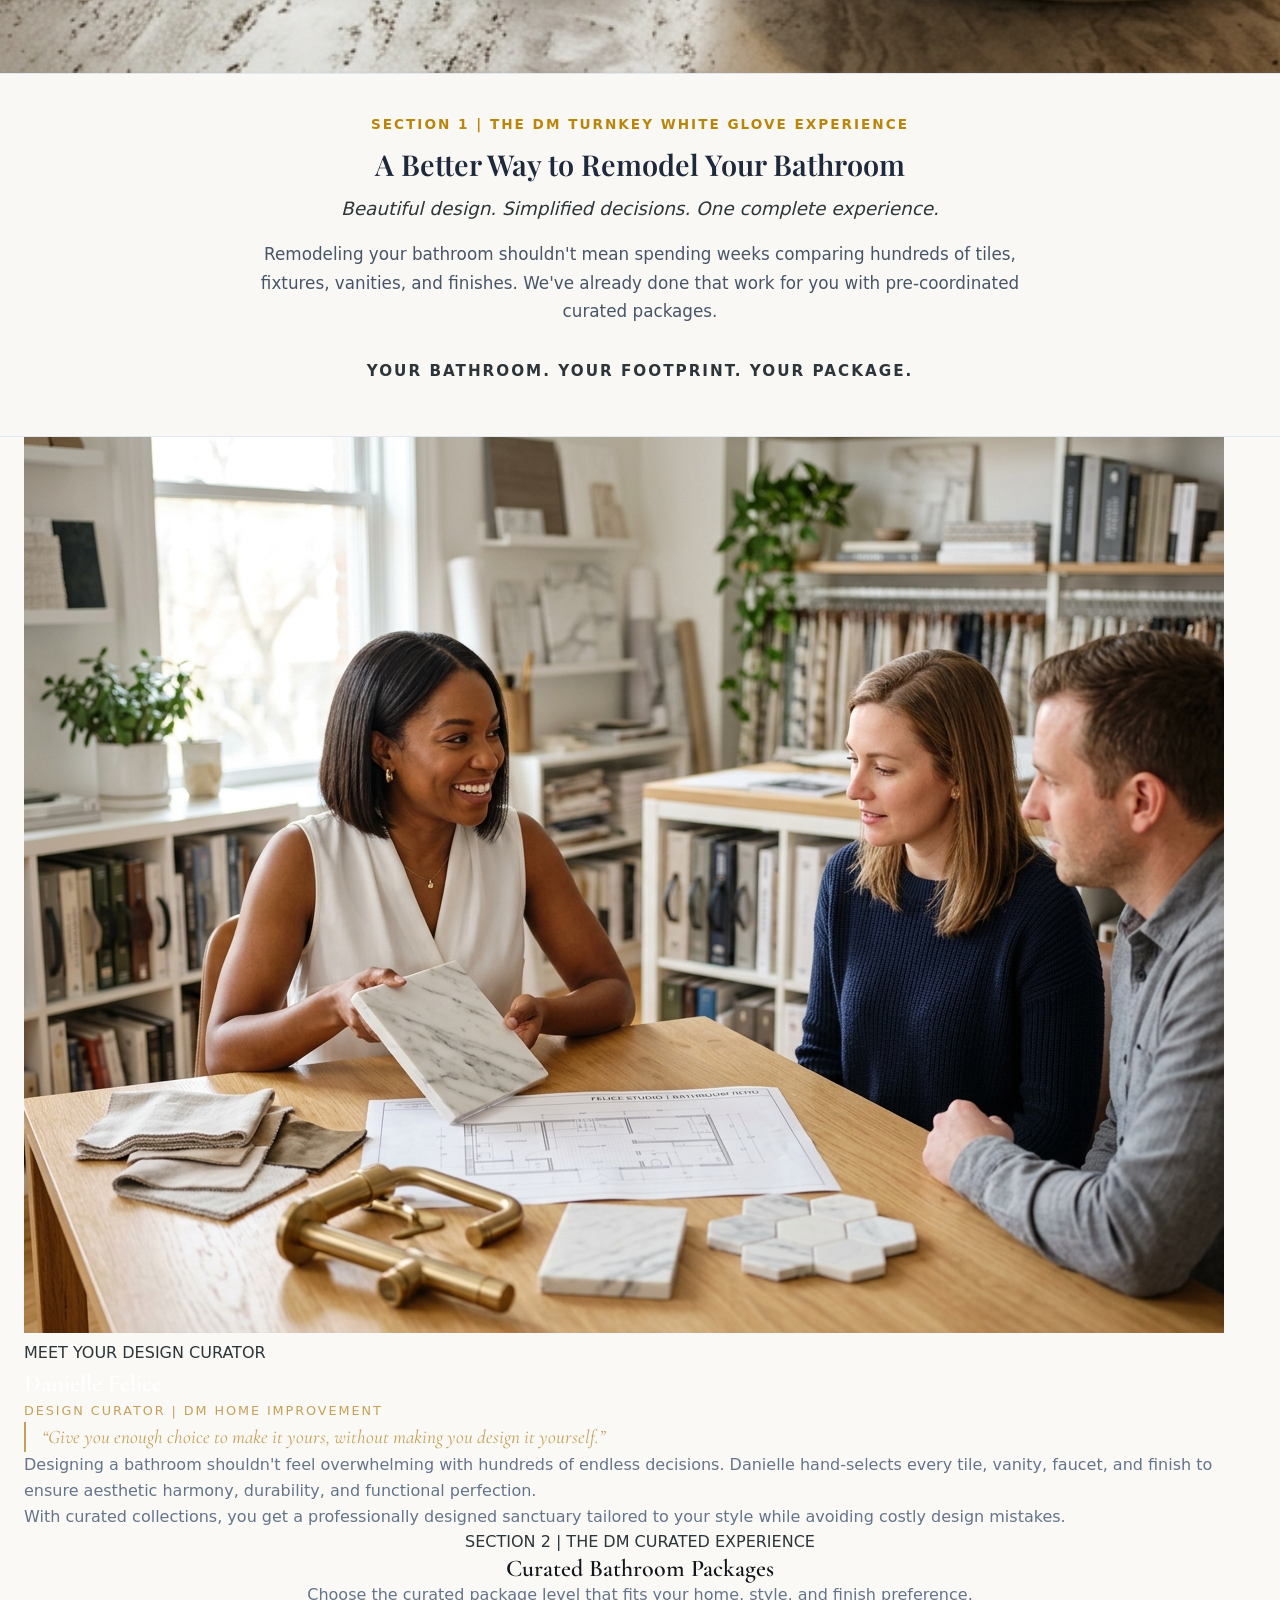
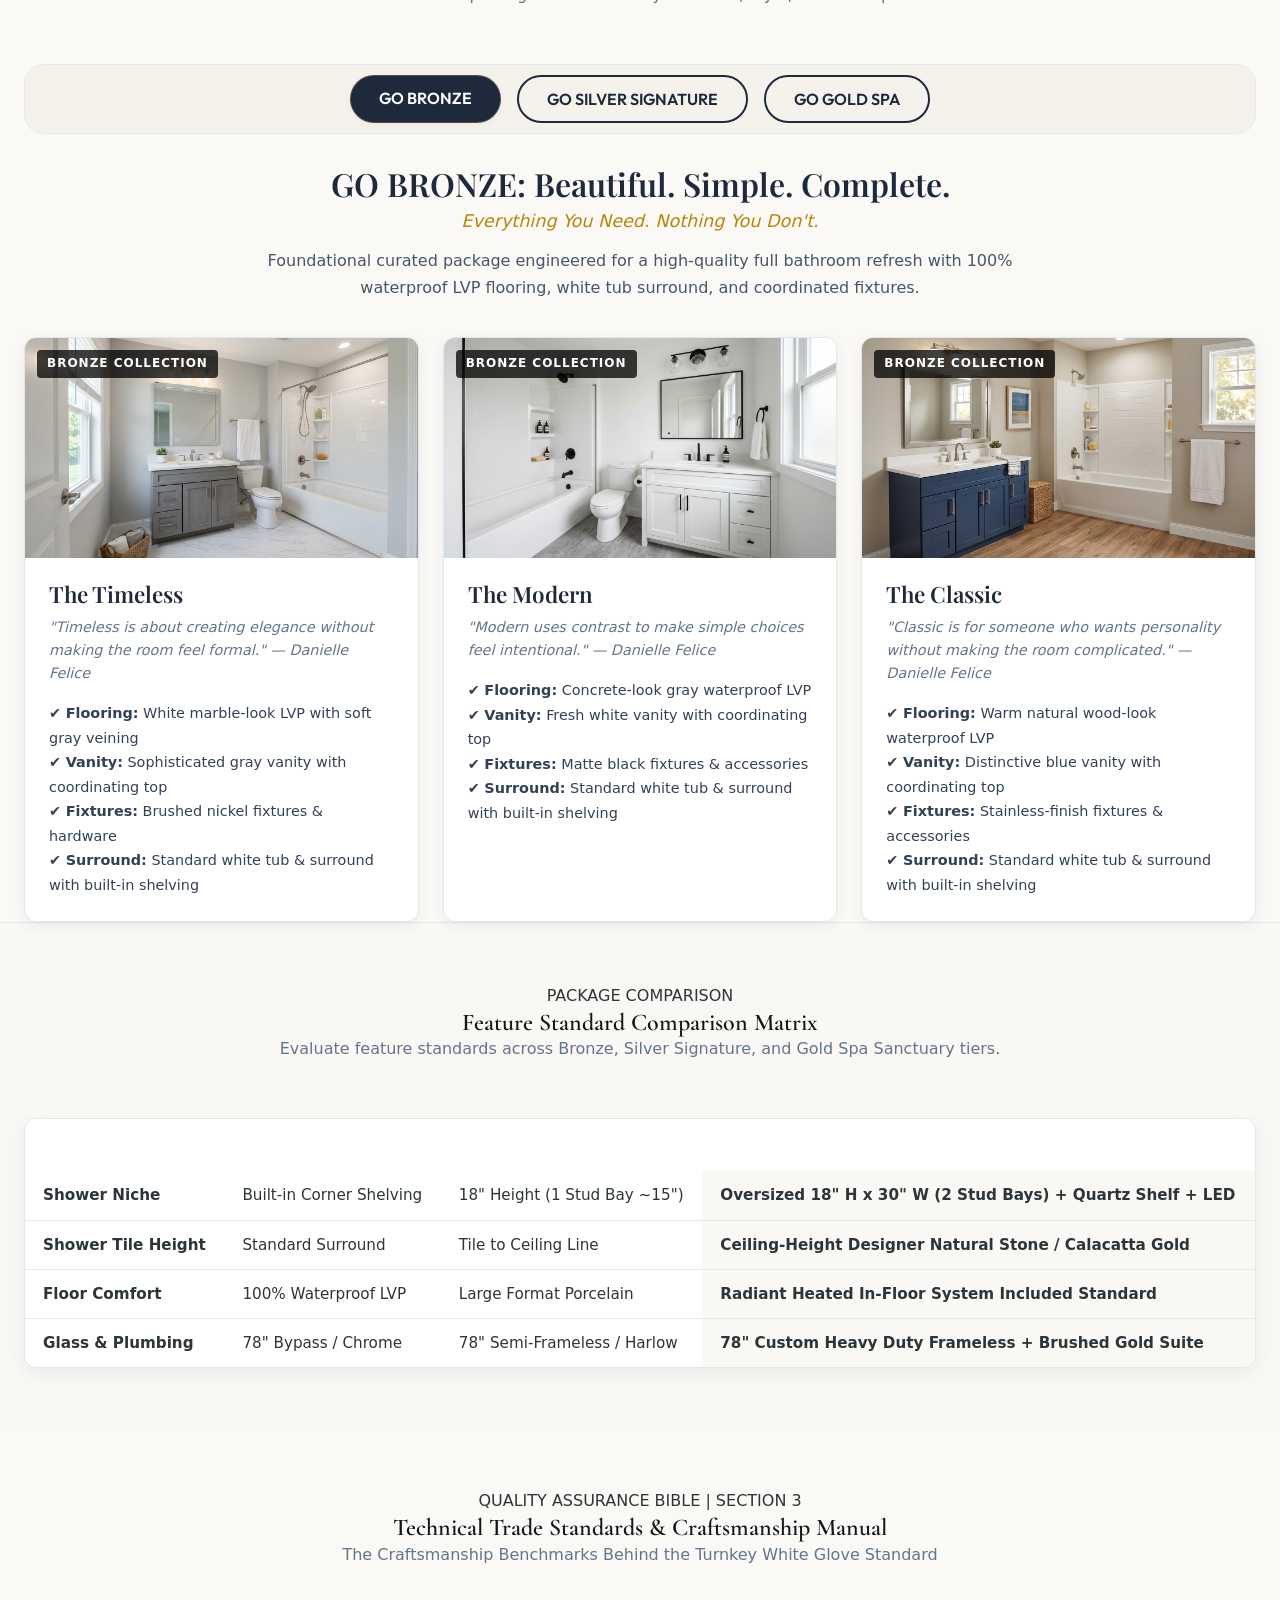
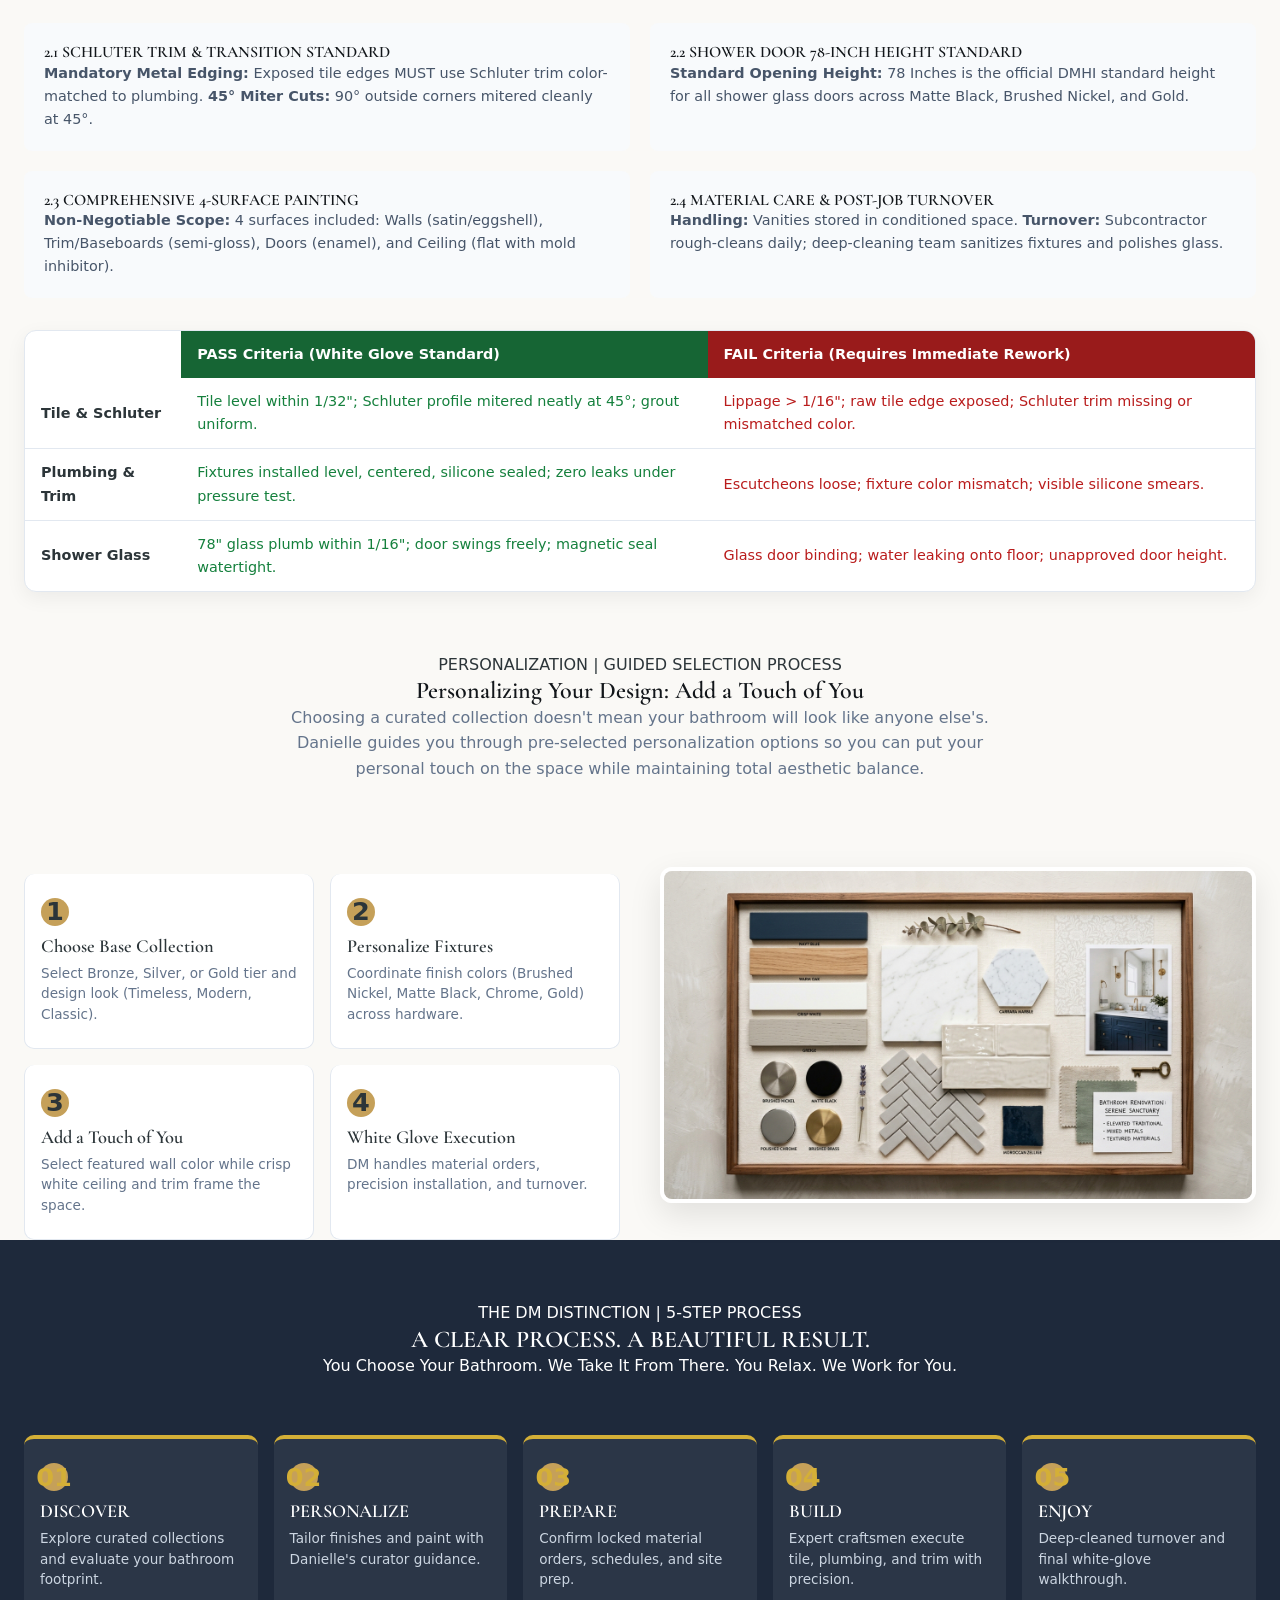
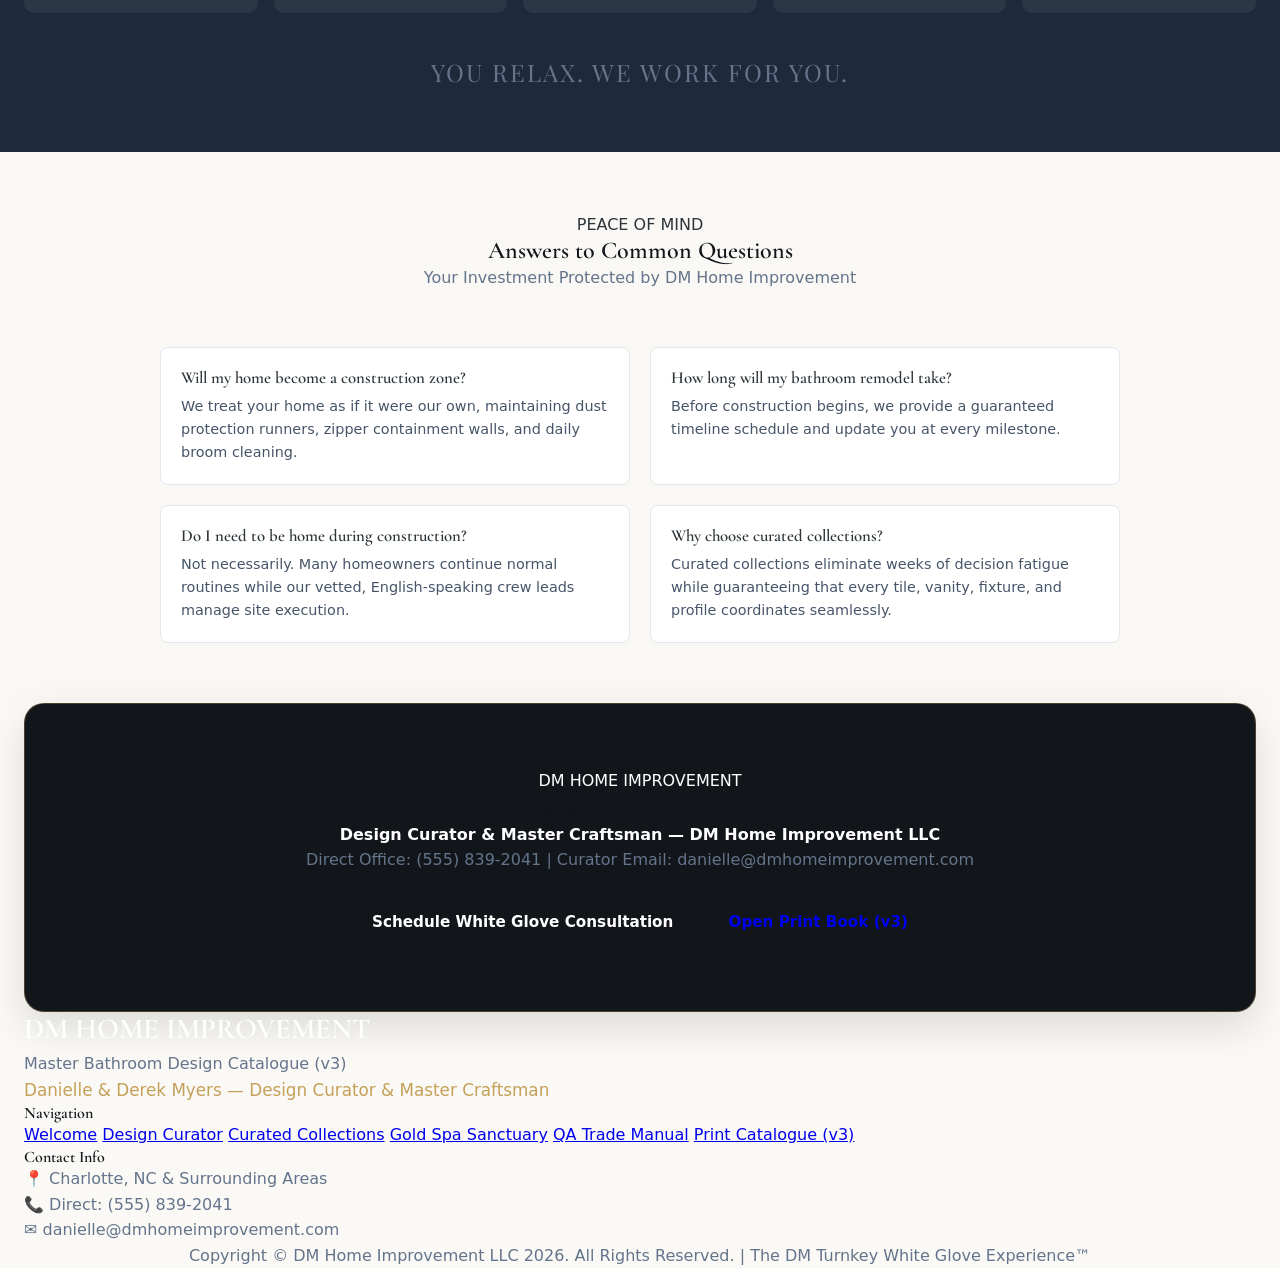
==== commit 2ee2b744: "Replicate Bathroom Design Portfolio v3.pdf (17 Pages) with 100% precision across web and print" ====
--- a/index.html
+++ b/index.html
@@ -3,7 +3,7 @@
 <head>
     <meta charset="UTF-8">
     <meta name="viewport" content="width=device-width, initial-scale=1.0">
-    <title>DM Home Improvement | Master Bathroom Design Catalogue</title>
+    <title>DM Home Improvement | Bathroom Design Portfolio (v3)</title>
     
     <!-- Google Fonts -->
     <link rel="preconnect" href="https://fonts.googleapis.com">
@@ -19,18 +19,20 @@
         <div class="nav-container">
             <a href="#welcome" class="nav-logo">
                 <span class="logo-main">DM HOME IMPROVEMENT</span>
-                <span class="logo-sub">Bathroom Catalogue</span>
+                <span class="logo-sub">Bathroom Catalogue (v3)</span>
             </a>
             
             <nav class="nav-links">
                 <a href="#welcome">Welcome</a>
                 <a href="#curator">Design Curator</a>
-                <a href="#collections">Curated Collections</a>
-                <a href="#gold-teaser">Go Gold</a>
-                <a href="#personalization">Add A Touch Of You</a>
-                <a href="#process">Our Process</a>
-                <a href="#contact">Contact Us</a>
-                <a href="print_v2.html" target="_blank" class="nav-btn-print">📄 Print Catalogue (v2)</a>
+                <a href="#collections">Collections</a>
+                <a href="#gold-spa">Gold Spa Sanctuary</a>
+                <a href="#standards">QA Trade Manual</a>
+                <a href="#personalization">Personalization</a>
+                <a href="#process">5-Step Process</a>
+                <a href="#faq">FAQ</a>
+                <a href="#contact">Contact</a>
+                <a href="print_v2.html" target="_blank" class="nav-btn-print">📄 Print Catalogue (v3)</a>
             </nav>
 
             <button class="mobile-menu-btn" aria-label="Toggle Menu">
@@ -44,63 +46,58 @@
     <!-- MAIN CONTENT -->
     <main>
 
-        <!-- WELCOME HERO SECTION -->
-        <section id="welcome" class="hero-section">
-            <div class="hero-bg-overlay"></div>
-            <div class="container hero-container">
+        <!-- WELCOME HERO SECTION (PAGE 1 & 2) -->
+        <section id="welcome" class="hero-section" style="background: url('assets/images/v3_page_1_img_2.jpeg') center/cover no-repeat; position: relative;">
+            <div class="hero-bg-overlay" style="background: linear-gradient(135deg, rgba(15,23,42,0.85) 0%, rgba(30,41,59,0.75) 100%);"></div>
+            <div class="container hero-container" style="position: relative; z-index: 2;">
                 <div class="hero-content">
                     <div class="brand-tag">THE DM TURNKEY WHITE GLOVE EXPERIENCE™</div>
-                    <h1 class="hero-title">Your Space.<br><span class="highlight-gold">Reimagined Around You.</span></h1>
-                    <p class="hero-tagline">REFRESH. REFOCUS. REIMAGINE.</p>
-                    <p class="hero-subtitle">
-                        "Whatever brought you here, your remodel starts with how you want your home to look, function, and feel."
+                    <h1 class="hero-title" style="color: #FFF;">BATHROOM DESIGN<br><span class="highlight-gold">PORTFOLIO</span></h1>
+                    <p class="hero-tagline" style="color: var(--gold);">CURATED BATHROOM COLLECTIONS</p>
+                    <p class="hero-subtitle" style="color: #E2E8F0; font-style: italic;">
+                        "Designing Your Dream Bathroom Starts Here. Beautiful design. Simplified decisions. One complete experience."
                     </p>
                     
-                    <div class="hero-pillars">
-                        <div class="pillar-card">
-                            <h3>Refresh</h3>
-                            <p>A fresh, vibrant update that breathes new energy into your home's most essential space.</p>
-                        </div>
-                        <div class="pillar-card">
-                            <h3>Refocus</h3>
-                            <p>Making layout, storage, and lighting work effortlessly for your everyday routines.</p>
-                        </div>
-                        <div class="pillar-card">
-                            <h3>Reimagine</h3>
-                            <p>Elevating your vision to discover what your bathroom can become with curated design.</p>
-                        </div>
+                    <div class="page2-quote-box" style="background: rgba(255,255,255,0.1); border-left: 4px solid var(--gold); backdrop-filter: blur(10px); padding: 16px; border-radius: 0 8px 8px 0; margin-bottom: 24px;">
+                        <p style="font-style: italic; color: #FFF; margin: 0;">“Welcome to a better remodeling experience.” — Danielle & Derek Myers</p>
                     </div>
 
                     <div class="hero-actions">
                         <a href="#collections" class="btn btn-primary">Explore Collections</a>
-                        <a href="print_v2.html" target="_blank" class="btn btn-secondary">View 17-Page Print Catalogue</a>
+                        <a href="print_v2.html" target="_blank" class="btn btn-secondary">Open 17-Page Print Book (v3)</a>
                     </div>
                 </div>
                 
                 <div class="hero-image-wrapper">
-                    <img src="assets/images/welcome_home.jpg" alt="Luxury Bathroom Suite Rendering" class="hero-img">
-                </div>
-            </div>
-        </section>
-
-        <!-- WHITE GLOVE CALLOUT -->
+                    <img src="assets/images/v3_page_2_img_2.jpeg" alt="Danielle & Derek Consultation" class="hero-img" style="border-radius: 12px; border: 4px solid #FFF; box-shadow: 0 12px 32px rgba(0,0,0,0.2);">
+                </div>
+            </div>
+        </section>
+
+        <!-- WHITE GLOVE EXPERIENCE CALLOUT (PAGE 3) -->
         <section class="white-glove-callout-section">
             <div class="container">
-                <div class="white-glove-box">
-                    <div class="wg-badge">YOUR BATHROOM. YOUR FOOTPRINT. YOUR PACKAGE.</div>
-                    <h2>"We've already done that work for you."</h2>
+                <div class="white-glove-box text-center">
+                    <div class="wg-badge">SECTION 1 | THE DM TURNKEY WHITE GLOVE EXPERIENCE</div>
+                    <h2>A Better Way to Remodel Your Bathroom</h2>
+                    <p class="wg-desc" style="font-size: 1.15rem; color: var(--gold-dark); font-style: italic; margin-bottom: 16px;">
+                        Beautiful design. Simplified decisions. One complete experience.
+                    </p>
                     <p class="wg-desc">
-                        Every major finish, surface, fixture, and color relationship is thoughtfully coordinated under the direction of <strong>Danielle Felice</strong>, Design Curator for DM Home Improvement, to create a complete and intentional look.
+                        Remodeling your bathroom shouldn't mean spending weeks comparing hundreds of tiles, fixtures, vanities, and finishes. We've already done that work for you with pre-coordinated curated packages.
                     </p>
-                </div>
-            </div>
-        </section>
-
-        <!-- MEET YOUR DESIGN CURATOR -->
+                    <div style="background: #FAF8F5; padding: 12px; text-align: center; border-radius: 8px; border: 1px solid var(--gold); max-width: 600px; margin: 20px auto 0 auto;">
+                        <span style="font-size: 0.95rem; font-weight: 700; color: var(--gold-dark); letter-spacing: 2px;">YOUR BATHROOM. YOUR FOOTPRINT. YOUR PACKAGE.</span>
+                    </div>
+                </div>
+            </div>
+        </section>
+
+        <!-- MEET YOUR DESIGN CURATOR (PAGE 5) -->
         <section id="curator" class="curator-section">
             <div class="container curator-container">
                 <div class="curator-image-col">
-                    <img src="assets/images/danielle_consultation.jpg" alt="Danielle Felice - Design Curator" class="curator-portrait">
+                    <img src="assets/images/v3_page_2_img_2.jpeg" alt="Danielle Felice - Design Curator" class="curator-portrait">
                 </div>
                 
                 <div class="curator-text-col">
@@ -109,56 +106,42 @@
                     <p class="curator-role">Design Curator | DM Home Improvement</p>
 
                     <blockquote class="curator-quote">
-                        "Give you enough choice to make it yours, without making you design it yourself."
+                        “Give you enough choice to make it yours, without making you design it yourself.”
                     </blockquote>
 
                     <p class="curator-bio">
                         Designing a bathroom shouldn't feel overwhelming with hundreds of endless decisions. Danielle hand-selects every tile, vanity, faucet, and finish to ensure aesthetic harmony, durability, and functional perfection.
                     </p>
-
-                    <div class="curator-highlights">
-                        <div class="ch-item">
-                            <span class="ch-icon">🎨</span>
-                            <div>
-                                <h4>Harmonious Aesthetics</h4>
-                                <p>Every material palette is balanced for long-lasting visual elegance.</p>
-                            </div>
-                        </div>
-                        <div class="ch-item">
-                            <span class="ch-icon">✨</span>
-                            <div>
-                                <h4>Streamlined Selections</h4>
-                                <p>Curated packages eliminate decision fatigue and costly design trial-and-error.</p>
-                            </div>
-                        </div>
-                    </div>
-                </div>
-            </div>
-        </section>
-
-        <!-- CURATED COLLECTIONS SECTION -->
+                    <p class="curator-bio">
+                        With curated collections, you get a professionally designed sanctuary tailored to your style while avoiding costly design mistakes.
+                    </p>
+                </div>
+            </div>
+        </section>
+
+        <!-- CURATED COLLECTIONS SECTION (PAGES 4, 6-12) -->
         <section id="collections" class="collections-section">
             <div class="container">
                 <div class="section-header text-center">
                     <div class="section-tag">SECTION 2 | THE DM CURATED EXPERIENCE</div>
-                    <h2>Curated Collections Designed for Every Home</h2>
-                    <p class="section-lead">Choose the package tier that fits your vision, routine, and investment level.</p>
+                    <h2>Curated Bathroom Packages</h2>
+                    <p class="section-lead">Choose the curated package level that fits your home, style, and finish preference.</p>
                 </div>
 
                 <!-- TIER TABS -->
                 <div class="tier-tabs">
                     <button class="tier-tab active" data-tier="bronze">GO BRONZE</button>
                     <button class="tier-tab" data-tier="silver">GO SILVER SIGNATURE</button>
-                    <button class="tier-tab" data-tier="gold">GO GOLD (Teaser)</button>
-                </div>
-
-                <!-- TIER CONTENT: BRONZE -->
+                    <button class="tier-tab" data-tier="gold">GO GOLD SPA</button>
+                </div>
+
+                <!-- TIER CONTENT: BRONZE (PAGES 6-9) -->
                 <div id="tier-bronze" class="tier-content active">
-                    <div class="tier-intro">
+                    <div class="tier-intro text-center">
                         <h3>GO BRONZE: Beautiful. Simple. Complete.</h3>
                         <p class="tier-subtitle">Everything You Need. Nothing You Don't.</p>
                         <p class="tier-desc">
-                            GO BRONZE is our foundational curated package—engineered for homeowners seeking a high-quality, full bathroom refresh without the complexity of custom tile work. Each design is complete with standard white tub surround, built-in shelving, coordinated glass enclosure, and vanity lighting.
+                            Foundational curated package engineered for a high-quality full bathroom refresh with 100% waterproof LVP flooring, white tub surround, and coordinated fixtures.
                         </p>
                     </div>
 
@@ -166,17 +149,17 @@
                         <!-- TIMELESS BRONZE -->
                         <div class="collection-card">
                             <div class="card-img-wrap">
-                                <img src="assets/images/bronze_timeless_render.jpg" alt="The Timeless Bronze Rendering">
+                                <img src="assets/images/v3_page_7_img_1.jpeg" alt="The Timeless Bronze Rendering">
                                 <span class="card-badge">BRONZE COLLECTION</span>
                             </div>
                             <div class="card-body">
                                 <h3>The Timeless</h3>
-                                <p class="card-curator-note">"Timeless is about creating elegance without making the room feel formal."</p>
+                                <p class="card-curator-note">"Timeless is about creating elegance without making the room feel formal." — Danielle Felice</p>
                                 <ul class="card-specs">
-                                    <li><strong>Flooring:</strong> White marble-look LVP with soft gray veining</li>
-                                    <li><strong>Vanity:</strong> Sophisticated gray vanity with coordinating top</li>
-                                    <li><strong>Fixtures:</strong> Brushed nickel fixtures & hardware</li>
-                                    <li><strong>Surround:</strong> Standard white tub & surround with built-in shelving</li>
+                                    <li>✔️ <strong>Flooring:</strong> White marble-look LVP with soft gray veining</li>
+                                    <li>✔️ <strong>Vanity:</strong> Sophisticated gray vanity with coordinating top</li>
+                                    <li>✔️ <strong>Fixtures:</strong> Brushed nickel fixtures & hardware</li>
+                                    <li>✔️ <strong>Surround:</strong> Standard white tub & surround with built-in shelving</li>
                                 </ul>
                             </div>
                         </div>
@@ -184,17 +167,17 @@
                         <!-- MODERN BRONZE -->
                         <div class="collection-card">
                             <div class="card-img-wrap">
-                                <img src="assets/images/modern_bronze_render.jpg" alt="The Modern Bronze Rendering">
+                                <img src="assets/images/v3_page_8_img_1.jpeg" alt="The Modern Bronze Rendering">
                                 <span class="card-badge">BRONZE COLLECTION</span>
                             </div>
                             <div class="card-body">
                                 <h3>The Modern</h3>
-                                <p class="card-curator-note">"Modern uses contrast to make simple choices feel intentional."</p>
+                                <p class="card-curator-note">"Modern uses contrast to make simple choices feel intentional." — Danielle Felice</p>
                                 <ul class="card-specs">
-                                    <li><strong>Flooring:</strong> Concrete-look gray waterproof LVP</li>
-                                    <li><strong>Vanity:</strong> Fresh white vanity with coordinating top</li>
-                                    <li><strong>Fixtures:</strong> Matte black fixtures & accessories</li>
-                                    <li><strong>Surround:</strong> Standard white tub & surround with built-in shelving</li>
+                                    <li>✔️ <strong>Flooring:</strong> Concrete-look gray waterproof LVP</li>
+                                    <li>✔️ <strong>Vanity:</strong> Fresh white vanity with coordinating top</li>
+                                    <li>✔️ <strong>Fixtures:</strong> Matte black fixtures & accessories</li>
+                                    <li>✔️ <strong>Surround:</strong> Standard white tub & surround with built-in shelving</li>
                                 </ul>
                             </div>
                         </div>
@@ -202,30 +185,30 @@
                         <!-- CLASSIC BRONZE -->
                         <div class="collection-card">
                             <div class="card-img-wrap">
-                                <img src="assets/images/bronze_classic_render.jpg" alt="The Classic Bronze Rendering">
+                                <img src="assets/images/v3_page_9_img_1.jpeg" alt="The Classic Bronze Rendering">
                                 <span class="card-badge">BRONZE COLLECTION</span>
                             </div>
                             <div class="card-body">
                                 <h3>The Classic</h3>
-                                <p class="card-curator-note">"Classic is for someone who wants personality without making the room complicated."</p>
+                                <p class="card-curator-note">"Classic is for someone who wants personality without making the room complicated." — Danielle Felice</p>
                                 <ul class="card-specs">
-                                    <li><strong>Flooring:</strong> Warm natural wood-look waterproof LVP</li>
-                                    <li><strong>Vanity:</strong> Distinctive blue vanity with coordinating top</li>
-                                    <li><strong>Fixtures:</strong> Stainless-finish fixtures & accessories</li>
-                                    <li><strong>Surround:</strong> Standard white tub & surround with built-in shelving</li>
+                                    <li>✔️ <strong>Flooring:</strong> Warm natural wood-look waterproof LVP</li>
+                                    <li>✔️ <strong>Vanity:</strong> Distinctive blue vanity with coordinating top</li>
+                                    <li>✔️ <strong>Fixtures:</strong> Stainless-finish fixtures & accessories</li>
+                                    <li>✔️ <strong>Surround:</strong> Standard white tub & surround with built-in shelving</li>
                                 </ul>
                             </div>
                         </div>
                     </div>
                 </div>
 
-                <!-- TIER CONTENT: SILVER SIGNATURE -->
+                <!-- TIER CONTENT: SILVER SIGNATURE (PAGES 10-12) -->
                 <div id="tier-silver" class="tier-content">
-                    <div class="tier-intro">
+                    <div class="tier-intro text-center">
                         <h3>GO SILVER SIGNATURE: More Than an Update. A Reward.</h3>
                         <p class="tier-subtitle">Refined. Refreshing. Rewarding.</p>
                         <p class="tier-desc">
-                            GO SILVER SIGNATURE elevates your space into a spa-like retreat. Featuring full-height custom 12x24 tile shower walls, matching tile flooring, furniture-grade vanity cabinetry, and frameless glass doors.
+                            Full-height custom 12x24 tile shower walls, matching porcelain tile flooring, furniture-grade vanity cabinetry, and 78" frameless glass doors.
                         </p>
                     </div>
 
@@ -233,139 +216,268 @@
                         <!-- TIMELESS SILVER -->
                         <div class="collection-card featured-card">
                             <div class="card-img-wrap">
-                                <img src="assets/images/silver_timeless_render.jpg" alt="The Timeless Signature Rendering">
-                                <span class="card-badge gold-badge">LOCKED FEATURED DESIGN</span>
+                                <img src="assets/images/v3_page_11_img_1.jpeg" alt="The Timeless Signature Rendering">
+                                <span class="card-badge gold-badge">FEATURED DESIGN</span>
                             </div>
                             <div class="card-body">
                                 <h3>The Timeless Signature</h3>
-                                <p class="card-curator-note">"Spa-inspired luxury tile with warm furniture-grade cabinetry."</p>
+                                <p class="card-curator-note">“Timeless Signature is about balance. Polished marble catches the light, matte surfaces keep the room grounded.” — Danielle Felice</p>
                                 <ul class="card-specs">
-                                    <li><strong>Shower Walls:</strong> Polished white marble-look 12x24 tile to ceiling</li>
-                                    <li><strong>Flooring:</strong> Matching 12x24 matte marble-look floor tile</li>
-                                    <li><strong>Vanity:</strong> Muse Grey furniture-style vanity with upgraded top</li>
-                                    <li><strong>Fixtures & Glass:</strong> Brushed nickel & clear frameless glass door</li>
+                                    <li>✔️ <strong>Shower Walls:</strong> Polished Marble 12x24 Tile to ceiling</li>
+                                    <li>✔️ <strong>Bathroom Floor:</strong> Matte Large Format Porcelain</li>
+                                    <li>✔️ <strong>Vanity:</strong> Muse Grey Furniture Style with upgraded top</li>
+                                    <li>✔️ <strong>Fixtures & Glass:</strong> Harlow Brushed Nickel & 78" Semi-Frameless Door</li>
                                 </ul>
                             </div>
                         </div>
 
-                        <!-- MODERN SILVER (TBD) -->
-                        <div class="collection-card reserved-card">
-                            <div class="reserved-img-placeholder">
-                                <span>RESERVED SPOTLIGHT</span>
+                        <!-- MODERN GREY SILVER -->
+                        <div class="collection-card">
+                            <div class="card-img-wrap">
+                                <img src="assets/images/v3_page_12_img_1.jpeg" alt="Modern Grey Collection Rendering">
+                                <span class="card-badge">SILVER SIGNATURE</span>
                             </div>
                             <div class="card-body">
-                                <h3>The Modern Signature</h3>
-                                <p class="card-curator-note" style="color:var(--gold-dark); font-weight:700;">SPECIFICATIONS TBD</p>
-                                <p style="font-size:0.9rem; color:#64748B; line-height:1.5;">
-                                    Currently in final material coordination under Danielle Felice's direction. Design specifications will be published once built.
-                                </p>
-                            </div>
-                        </div>
-
-                        <!-- CLASSIC SILVER (TBD) -->
-                        <div class="collection-card reserved-card">
-                            <div class="reserved-img-placeholder">
-                                <span>RESERVED SPOTLIGHT</span>
+                                <h3>Modern Grey Collection</h3>
+                                <p class="card-curator-note">“Architectural structure and subtle warmth.” — Danielle Felice</p>
+                                <ul class="card-specs">
+                                    <li>✔️ <strong>Walls & Floor:</strong> Matte Grey Porcelain Tile</li>
+                                    <li>✔️ <strong>Shower Pan:</strong> Grey Mesh Mosaic Tile</li>
+                                    <li>✔️ <strong>Fixtures:</strong> Harlow Matte Black Collection</li>
+                                </ul>
+                            </div>
+                        </div>
+
+                        <!-- CLASSIC NEUTRAL SILVER -->
+                        <div class="collection-card">
+                            <div class="card-img-wrap">
+                                <img src="assets/images/v3_page_12_img_1.jpeg" alt="Classic Neutral Collection Rendering">
+                                <span class="card-badge">SILVER SIGNATURE</span>
                             </div>
                             <div class="card-body">
-                                <h3>The Classic Signature</h3>
-                                <p class="card-curator-note" style="color:var(--gold-dark); font-weight:700;">SPECIFICATIONS TBD</p>
-                                <p style="font-size:0.9rem; color:#64748B; line-height:1.5;">
-                                    Currently in final material coordination under Danielle Felice's direction. Design specifications will be published once built.
-                                </p>
-                            </div>
-                        </div>
-                    </div>
-                </div>
-
-                <!-- TIER CONTENT: GOLD (TEASER) -->
+                                <h3>Classic Neutral Collection</h3>
+                                <p class="card-curator-note">“Warm neutral ceramic tile collection.” — Danielle Felice</p>
+                                <ul class="card-specs">
+                                    <li>✔️ <strong>Walls & Floor:</strong> Neutral Ceramic Wall & Tonal Floor Tile</li>
+                                    <li>✔️ <strong>Shower Pan:</strong> Neutral Mesh Mosaic Tile</li>
+                                    <li>✔️ <strong>Fixtures:</strong> Harlow Collection Fixtures</li>
+                                </ul>
+                            </div>
+                        </div>
+                    </div>
+                </div>
+
+                <!-- TIER CONTENT: GOLD SPA (PAGE 13) -->
                 <div id="tier-gold" class="tier-content">
-                    <div id="gold-teaser" class="gold-under-construction-card">
+                    <div id="gold-spa" class="gold-under-construction-card" style="border-style: solid; max-width: 960px;">
                         <div class="guc-icon">🏆</div>
-                        <h3>GO GOLD: We're Reimagining What's Possible.</h3>
-                        <p class="guc-badge">UNDER CONSTRUCTION — COMING SOON</p>
-                        <p class="guc-desc">
-                            Our flagship Gold Collection is being redesigned from a clean slate to deliver an extraordinary, uncompromised bathroom experience. Stay tuned as we reimagine luxury living.
+                        <h3>GO GOLD: Master Spa Sanctuary</h3>
+                        <p class="guc-badge" style="color: var(--navy); font-size: 1.1rem;">LUXURY WITHOUT COMPROMISE</p>
+                        <p class="guc-desc" style="margin-bottom: 24px;">
+                            Master spa suite featuring Calacatta marble tile, radiant in-floor heating, 30" quartz niche + LED lighting, and 78" custom gold frameless glass.
                         </p>
-                    </div>
-                </div>
-            </div>
-        </section>
-
-        <!-- PERSONALIZATION SECTION -->
+                        
+                        <div style="margin-top: 20px;">
+                            <img src="assets/images/v3_page_13_img_1.jpeg" style="width: 100%; max-height: 400px; object-fit: cover; border-radius: 12px; border: 4px solid #FFF; box-shadow: 0 8px 24px rgba(0,0,0,0.12);" alt="Gold Spa Sanctuary Render">
+                        </div>
+                    </div>
+                </div>
+            </div>
+        </section>
+
+        <!-- FEATURE STANDARD COMPARISON TABLE (PAGE 13) -->
+        <section class="comparison-section" style="padding: 60px 0; background: #FAF8F5; border-top: 1px solid #E2E8F0;">
+            <div class="container">
+                <div class="section-header text-center">
+                    <div class="section-tag">PACKAGE COMPARISON</div>
+                    <h2>Feature Standard Comparison Matrix</h2>
+                    <p class="section-lead">Evaluate feature standards across Bronze, Silver Signature, and Gold Spa Sanctuary tiers.</p>
+                </div>
+
+                <div style="background: #FFF; border: 1px solid var(--border-color); border-radius: 12px; overflow: hidden; box-shadow: 0 6px 20px rgba(0,0,0,0.06);">
+                    <table style="width: 100%; border-collapse: collapse; font-size: 0.95rem;">
+                        <thead>
+                            <tr style="background: var(--navy); color: #FFF;">
+                                <th style="padding: 14px 18px; text-align: left;">Feature Standard</th>
+                                <th style="padding: 14px 18px; text-align: left;">Bronze Collection</th>
+                                <th style="padding: 14px 18px; text-align: left;">Silver Signature</th>
+                                <th style="padding: 14px 18px; text-align: left; background: var(--gold-dark);">Gold Collection (Spa Standard v1.1)</th>
+                            </tr>
+                        </thead>
+                        <tbody>
+                            <tr style="border-bottom: 1px solid #E2E8F0;">
+                                <td style="padding: 12px 18px; font-weight: 700;">Shower Niche</td>
+                                <td style="padding: 12px 18px;">Built-in Corner Shelving</td>
+                                <td style="padding: 12px 18px;">18" Height (1 Stud Bay ~15")</td>
+                                <td style="padding: 12px 18px; background: #FAF8F5; font-weight: 600;">Oversized 18" H x 30" W (2 Stud Bays) + Quartz Shelf + LED</td>
+                            </tr>
+                            <tr style="border-bottom: 1px solid #E2E8F0;">
+                                <td style="padding: 12px 18px; font-weight: 700;">Shower Tile Height</td>
+                                <td style="padding: 12px 18px;">Standard Surround</td>
+                                <td style="padding: 12px 18px;">Tile to Ceiling Line</td>
+                                <td style="padding: 12px 18px; background: #FAF8F5; font-weight: 600;">Ceiling-Height Designer Natural Stone / Calacatta Gold</td>
+                            </tr>
+                            <tr style="border-bottom: 1px solid #E2E8F0;">
+                                <td style="padding: 12px 18px; font-weight: 700;">Floor Comfort</td>
+                                <td style="padding: 12px 18px;">100% Waterproof LVP</td>
+                                <td style="padding: 12px 18px;">Large Format Porcelain</td>
+                                <td style="padding: 12px 18px; background: #FAF8F5; font-weight: 600;">Radiant Heated In-Floor System Included Standard</td>
+                            </tr>
+                            <tr>
+                                <td style="padding: 12px 18px; font-weight: 700;">Glass & Plumbing</td>
+                                <td style="padding: 12px 18px;">78" Bypass / Chrome</td>
+                                <td style="padding: 12px 18px;">78" Semi-Frameless / Harlow</td>
+                                <td style="padding: 12px 18px; background: #FAF8F5; font-weight: 600;">78" Custom Heavy Duty Frameless + Brushed Gold Suite</td>
+                            </tr>
+                        </tbody>
+                    </table>
+                </div>
+            </div>
+        </section>
+
+        <!-- QA BIBLE TECHNICAL STANDARDS (PAGE 14) -->
+        <section id="standards" class="qa-bible-section" style="padding: 60px 0;">
+            <div class="container">
+                <div class="section-header text-center">
+                    <div class="section-tag">QUALITY ASSURANCE BIBLE | SECTION 3</div>
+                    <h2>Technical Trade Standards & Craftsmanship Manual</h2>
+                    <p class="section-lead">The Craftsmanship Benchmarks Behind the Turnkey White Glove Standard</p>
+                </div>
+
+                <div style="display: grid; grid-template-columns: repeat(2, 1fr); gap: 20px; margin-bottom: 32px;">
+                    <div style="background: #F8FAFC; padding: 20px; border-radius: 8px; border-left: 4px solid var(--navy);">
+                        <h4>2.1 SCHLUTER TRIM & TRANSITION STANDARD</h4>
+                        <p style="font-size: 0.9rem; color: #475569; margin: 0;"><strong>Mandatory Metal Edging:</strong> Exposed tile edges MUST use Schluter trim color-matched to plumbing. <strong>45° Miter Cuts:</strong> 90° outside corners mitered cleanly at 45°.</p>
+                    </div>
+
+                    <div style="background: #F8FAFC; padding: 20px; border-radius: 8px; border-left: 4px solid var(--navy);">
+                        <h4>2.2 SHOWER DOOR 78-INCH HEIGHT STANDARD</h4>
+                        <p style="font-size: 0.9rem; color: #475569; margin: 0;"><strong>Standard Opening Height:</strong> 78 Inches is the official DMHI standard height for all shower glass doors across Matte Black, Brushed Nickel, and Gold.</p>
+                    </div>
+
+                    <div style="background: #F8FAFC; padding: 20px; border-radius: 8px; border-left: 4px solid var(--navy);">
+                        <h4>2.3 COMPREHENSIVE 4-SURFACE PAINTING</h4>
+                        <p style="font-size: 0.9rem; color: #475569; margin: 0;"><strong>Non-Negotiable Scope:</strong> 4 surfaces included: Walls (satin/eggshell), Trim/Baseboards (semi-gloss), Doors (enamel), and Ceiling (flat with mold inhibitor).</p>
+                    </div>
+
+                    <div style="background: #F8FAFC; padding: 20px; border-radius: 8px; border-left: 4px solid var(--navy);">
+                        <h4>2.4 MATERIAL CARE & POST-JOB TURNOVER</h4>
+                        <p style="font-size: 0.9rem; color: #475569; margin: 0;"><strong>Handling:</strong> Vanities stored in conditioned space. <strong>Turnover:</strong> Subcontractor rough-cleans daily; deep-cleaning team sanitizes fixtures and polishes glass.</p>
+                    </div>
+                </div>
+
+                <!-- PASS/FAIL TABLE -->
+                <div style="background: #FFF; border: 1px solid var(--border-color); border-radius: 12px; overflow: hidden; box-shadow: 0 6px 20px rgba(0,0,0,0.06);">
+                    <table style="width: 100%; border-collapse: collapse; font-size: 0.9rem;">
+                        <thead>
+                            <tr style="background: var(--navy); color: #FFF;">
+                                <th style="padding: 12px 16px; text-align: left;">Category</th>
+                                <th style="padding: 12px 16px; text-align: left; background: #166534;">PASS Criteria (White Glove Standard)</th>
+                                <th style="padding: 12px 16px; text-align: left; background: #991B1B;">FAIL Criteria (Requires Immediate Rework)</th>
+                            </tr>
+                        </thead>
+                        <tbody>
+                            <tr style="border-bottom: 1px solid #E2E8F0;">
+                                <td style="padding: 12px 16px; font-weight: 700;">Tile & Schluter</td>
+                                <td style="padding: 12px 16px; color: #15803D;">Tile level within 1/32"; Schluter profile mitered neatly at 45°; grout uniform.</td>
+                                <td style="padding: 12px 16px; color: #B91C1C;">Lippage > 1/16"; raw tile edge exposed; Schluter trim missing or mismatched color.</td>
+                            </tr>
+                            <tr style="border-bottom: 1px solid #E2E8F0;">
+                                <td style="padding: 12px 16px; font-weight: 700;">Plumbing & Trim</td>
+                                <td style="padding: 12px 16px; color: #15803D;">Fixtures installed level, centered, silicone sealed; zero leaks under pressure test.</td>
+                                <td style="padding: 12px 16px; color: #B91C1C;">Escutcheons loose; fixture color mismatch; visible silicone smears.</td>
+                            </tr>
+                            <tr>
+                                <td style="padding: 12px 16px; font-weight: 700;">Shower Glass</td>
+                                <td style="padding: 12px 16px; color: #15803D;">78" glass plumb within 1/16"; door swings freely; magnetic seal watertight.</td>
+                                <td style="padding: 12px 16px; color: #B91C1C;">Glass door binding; water leaking onto floor; unapproved door height.</td>
+                            </tr>
+                        </tbody>
+                    </table>
+                </div>
+            </div>
+        </section>
+
+        <!-- PERSONALIZATION SECTION (PAGE 15) -->
         <section id="personalization" class="personalization-section">
             <div class="container">
                 <div class="section-header text-center">
                     <div class="section-tag">PERSONALIZATION | GUIDED SELECTION PROCESS</div>
-                    <h2>ADD A TOUCH OF YOU</h2>
+                    <h2>Personalizing Your Design: Add a Touch of You</h2>
                     <p class="section-lead" style="max-width: 800px; margin: 0 auto;">
-                        We've designed the bathroom. Now make it feel like home. Every curated collection has been thoughtfully coordinated—from surfaces and cabinetry to fixtures and finishes. Choose the wall color featured in your selected design, or bring a little of your own personality into the room with another wall color that feels like home. Your bathroom. Your color. Your finishing touch.
+                        Choosing a curated collection doesn't mean your bathroom will look like anyone else's. Danielle guides you through pre-selected personalization options so you can put your personal touch on the space while maintaining total aesthetic balance.
                     </p>
                 </div>
 
-                <div class="swatches-grid">
-                    <div class="swatch-card">
-                        <div class="swatch-color" style="background:#FAF8F5; border:1px solid #CBD5E1;"></div>
-                        <h4>Alabaster White</h4>
-                        <p>Soft, warm, timeless neutral</p>
-                    </div>
-                    <div class="swatch-card">
-                        <div class="swatch-color" style="background:#E2E8F0; border:1px solid #CBD5E1;"></div>
-                        <h4>Coastal Greige</h4>
-                        <p>Calming, modern warm gray</p>
-                    </div>
-                    <div class="swatch-card">
-                        <div class="swatch-color" style="background:#CBD5E1; border:1px solid #94A3B8;"></div>
-                        <h4>Slate Fog</h4>
-                        <p>Sophisticated cool tone contrast</p>
-                    </div>
-                    <div class="swatch-card">
-                        <div class="swatch-color" style="background:#FEF08A; border:1px solid #FDE047;"></div>
-                        <h4>Champagne Gold</h4>
-                        <p>Warm accent wall glow</p>
-                    </div>
-                </div>
-            </div>
-        </section>
-
-        <!-- 5-STEP PROCESS SECTION -->
+                <div style="display: grid; grid-template-columns: 1fr 1fr; gap: 40px; align-items: center; margin-top: 32px;">
+                    <div class="process-steps-grid" style="grid-template-columns: repeat(2, 1fr); gap: 16px;">
+                        <div class="process-step" style="background:#FFF; border:1px solid #E2E8F0; border-top:4px solid var(--gold);">
+                            <span class="step-num" style="color:var(--gold-dark);">1</span>
+                            <h3 style="color:var(--navy);">Choose Base Collection</h3>
+                            <p style="color:#64748B;">Select Bronze, Silver, or Gold tier and design look (Timeless, Modern, Classic).</p>
+                        </div>
+                        <div class="process-step" style="background:#FFF; border:1px solid #E2E8F0; border-top:4px solid var(--navy);">
+                            <span class="step-num" style="color:var(--navy);">2</span>
+                            <h3 style="color:var(--navy);">Personalize Fixtures</h3>
+                            <p style="color:#64748B;">Coordinate finish colors (Brushed Nickel, Matte Black, Chrome, Gold) across hardware.</p>
+                        </div>
+                        <div class="process-step" style="background:#FFF; border:1px solid #E2E8F0; border-top:4px solid var(--gold);">
+                            <span class="step-num" style="color:var(--gold-dark);">3</span>
+                            <h3 style="color:var(--navy);">Add a Touch of You</h3>
+                            <p style="color:#64748B;">Select featured wall color while crisp white ceiling and trim frame the space.</p>
+                        </div>
+                        <div class="process-step" style="background:#FFF; border:1px solid #E2E8F0; border-top:4px solid var(--navy);">
+                            <span class="step-num" style="color:var(--navy);">4</span>
+                            <h3 style="color:var(--navy);">White Glove Execution</h3>
+                            <p style="color:#64748B;">DM handles material orders, precision installation, and turnover.</p>
+                        </div>
+                    </div>
+
+                    <div>
+                        <img src="assets/images/v3_page_15_img_1.jpeg" alt="Personalization Swatches" style="width:100%; border-radius:12px; box-shadow:0 12px 32px rgba(0,0,0,0.1); border:4px solid #FFF;">
+                    </div>
+                </div>
+            </div>
+        </section>
+
+        <!-- 5-STEP PROCESS SECTION (PAGE 16) -->
         <section id="process" class="process-section">
             <div class="container">
                 <div class="section-header text-center">
                     <div class="section-tag" style="color:var(--gold);">THE DM DISTINCTION | 5-STEP PROCESS</div>
                     <h2 style="color:#FFF;">A CLEAR PROCESS. A BEAUTIFUL RESULT.</h2>
-                    <p class="section-lead" style="color:var(--gold);">You Choose Your Bathroom. We Take It From There.</p>
+                    <p class="section-lead" style="color:var(--gold);">You Choose Your Bathroom. We Take It From There. You Relax. We Work for You.</p>
                 </div>
 
                 <div class="process-steps-grid">
                     <div class="process-step">
                         <div class="step-num">01</div>
-                        <h3>Discover</h3>
-                        <p>Learn the space, needs, and desired result to guide to the fitting collection.</p>
+                        <h3>DISCOVER</h3>
+                        <p>Explore curated collections and evaluate your bathroom footprint.</p>
                     </div>
 
                     <div class="process-step">
                         <div class="step-num">02</div>
-                        <h3>Personalize</h3>
-                        <p>Choose the curated design and add the appropriate personal wall color touch.</p>
+                        <h3>PERSONALIZE</h3>
+                        <p>Tailor finishes and paint with Danielle's curator guidance.</p>
                     </div>
 
                     <div class="process-step">
                         <div class="step-num">03</div>
-                        <h3>Prepare</h3>
-                        <p>Coordinate details, materials, scheduling, and project preparation.</p>
+                        <h3>PREPARE</h3>
+                        <p>Confirm locked material orders, schedules, and site prep.</p>
                     </div>
 
                     <div class="process-step">
                         <div class="step-num">04</div>
-                        <h3>Build</h3>
-                        <p>Bring the transformation to life with professional project coordination.</p>
+                        <h3>BUILD</h3>
+                        <p>Expert craftsmen execute tile, plumbing, and trim with precision.</p>
                     </div>
 
                     <div class="process-step">
                         <div class="step-num">05</div>
-                        <h3>Enjoy</h3>
-                        <p>Complete finishing details, clean the project area, and walkthrough your new space.</p>
+                        <h3>ENJOY</h3>
+                        <p>Deep-cleaned turnover and final white-glove walkthrough.</p>
                     </div>
                 </div>
 
@@ -375,18 +487,51 @@
             </div>
         </section>
 
+        <!-- FAQ SECTION (PAGE 17) -->
+        <section id="faq" class="faq-section" style="padding: 60px 0; background: #FAF8F5;">
+            <div class="container">
+                <div class="section-header text-center">
+                    <div class="section-tag">PEACE OF MIND</div>
+                    <h2>Answers to Common Questions</h2>
+                    <p class="section-lead">Your Investment Protected by DM Home Improvement</p>
+                </div>
+
+                <div style="display: grid; grid-template-columns: repeat(2, 1fr); gap: 20px; max-width: 960px; margin: 32px auto 0 auto;">
+                    <div style="background: #FFF; padding: 20px; border-radius: 8px; border: 1px solid var(--border-color);">
+                        <h4 style="font-size: 1.05rem; color: var(--navy); margin-bottom: 8px;">Will my home become a construction zone?</h4>
+                        <p style="font-size: 0.9rem; color: #475569; margin: 0;">We treat your home as if it were our own, maintaining dust protection runners, zipper containment walls, and daily broom cleaning.</p>
+                    </div>
+
+                    <div style="background: #FFF; padding: 20px; border-radius: 8px; border: 1px solid var(--border-color);">
+                        <h4 style="font-size: 1.05rem; color: var(--navy); margin-bottom: 8px;">How long will my bathroom remodel take?</h4>
+                        <p style="font-size: 0.9rem; color: #475569; margin: 0;">Before construction begins, we provide a guaranteed timeline schedule and update you at every milestone.</p>
+                    </div>
+
+                    <div style="background: #FFF; padding: 20px; border-radius: 8px; border: 1px solid var(--border-color);">
+                        <h4 style="font-size: 1.05rem; color: var(--navy); margin-bottom: 8px;">Do I need to be home during construction?</h4>
+                        <p style="font-size: 0.9rem; color: #475569; margin: 0;">Not necessarily. Many homeowners continue normal routines while our vetted, English-speaking crew leads manage site execution.</p>
+                    </div>
+
+                    <div style="background: #FFF; padding: 20px; border-radius: 8px; border: 1px solid var(--border-color);">
+                        <h4 style="font-size: 1.05rem; color: var(--navy); margin-bottom: 8px;">Why choose curated collections?</h4>
+                        <p style="font-size: 0.9rem; color: #475569; margin: 0;">Curated collections eliminate weeks of decision fatigue while guaranteeing that every tile, vanity, fixture, and profile coordinates seamlessly.</p>
+                    </div>
+                </div>
+            </div>
+        </section>
+
         <!-- CONTACT & FOOTER SECTION -->
         <section id="contact" class="contact-section">
             <div class="container">
                 <div class="contact-card text-center">
                     <div class="section-tag">DM HOME IMPROVEMENT</div>
-                    <h2 class="brand-closing-heading">REFRESH. REFOCUS. REIMAGINE.</h2>
-                    <p class="contact-subtitle">Your new bathroom starts with a conversation.</p>
-                    <p class="contact-desc">You've seen what's possible. Now let's find the design that feels right for your home.</p>
-
-                    <div class="contact-cta-wrap">
-                        <a href="mailto:info@dmhomeimprovement.com" class="btn btn-primary">Schedule Consultation</a>
-                        <a href="print_v2.html" target="_blank" class="btn btn-secondary">Open Print Book (v2)</a>
+                    <h2 class="brand-closing-heading">Danielle & Derek Myers</h2>
+                    <p class="contact-subtitle" style="font-weight: 700; color: var(--gold-dark);">Design Curator & Master Craftsman — DM Home Improvement LLC</p>
+                    <p class="contact-desc">Direct Office: (555) 839-2041 | Curator Email: danielle@dmhomeimprovement.com</p>
+
+                    <div class="contact-cta-wrap" style="margin-top: 24px;">
+                        <a href="mailto:danielle@dmhomeimprovement.com" class="btn btn-primary">Schedule White Glove Consultation</a>
+                        <a href="print_v2.html" target="_blank" class="btn btn-secondary">Open Print Book (v3)</a>
                     </div>
                 </div>
             </div>
@@ -399,8 +544,8 @@
         <div class="container footer-container">
             <div class="footer-brand">
                 <h3>DM HOME IMPROVEMENT</h3>
-                <p>Master Bathroom Design Catalogue</p>
-                <p class="footer-tagline">REFRESH. REFOCUS. REIMAGINE.</p>
+                <p>Master Bathroom Design Catalogue (v3)</p>
+                <p class="footer-tagline">Danielle & Derek Myers — Design Curator & Master Craftsman</p>
             </div>
             
             <div class="footer-links">
@@ -408,15 +553,16 @@
                 <a href="#welcome">Welcome</a>
                 <a href="#curator">Design Curator</a>
                 <a href="#collections">Curated Collections</a>
-                <a href="#process">Our Process</a>
-                <a href="print_v2.html" target="_blank">Print Catalogue (v2)</a>
+                <a href="#gold-spa">Gold Spa Sanctuary</a>
+                <a href="#standards">QA Trade Manual</a>
+                <a href="print_v2.html" target="_blank">Print Catalogue (v3)</a>
             </div>
 
             <div class="footer-contact">
                 <h4>Contact Info</h4>
                 <p>📍 Charlotte, NC & Surrounding Areas</p>
-
-                <p>✉️ info@dmhomeimprovement.com</p>
+                <p>📞 Direct: (555) 839-2041</p>
+                <p>✉️ danielle@dmhomeimprovement.com</p>
             </div>
         </div>
         
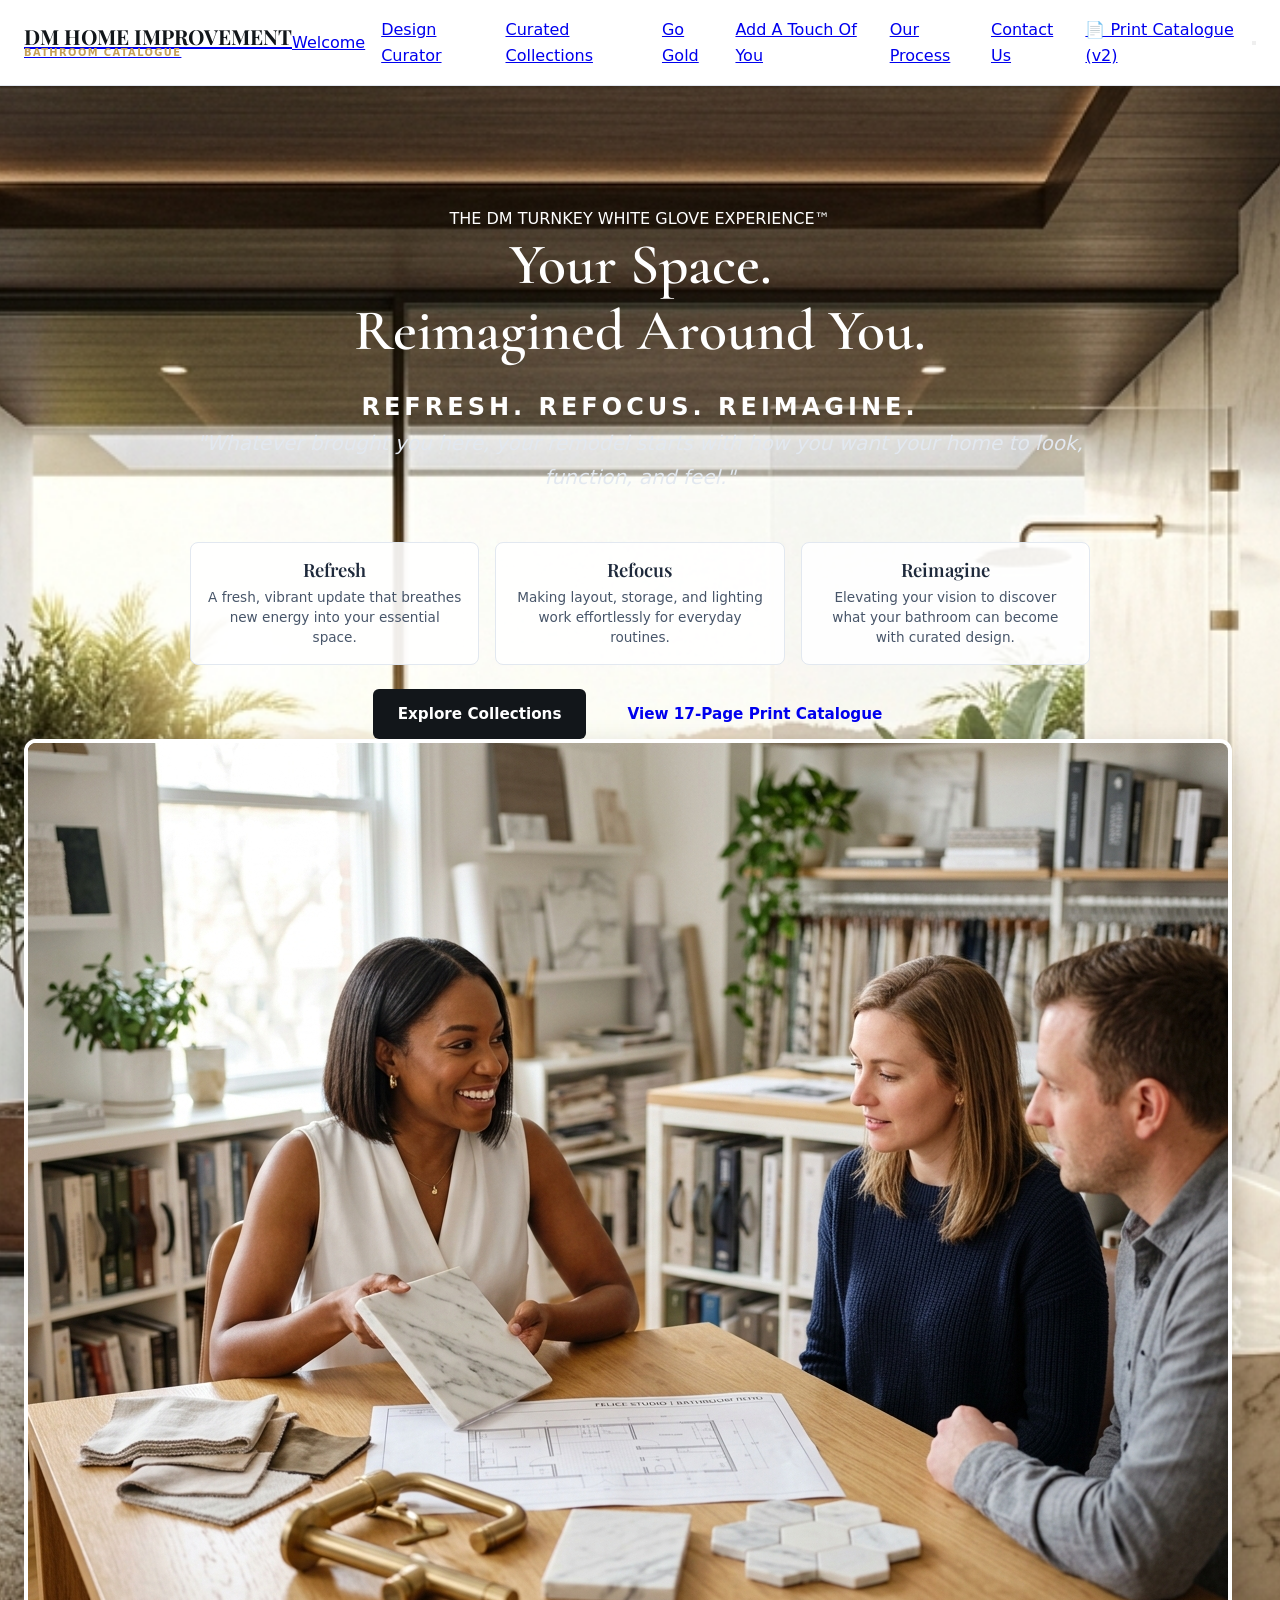
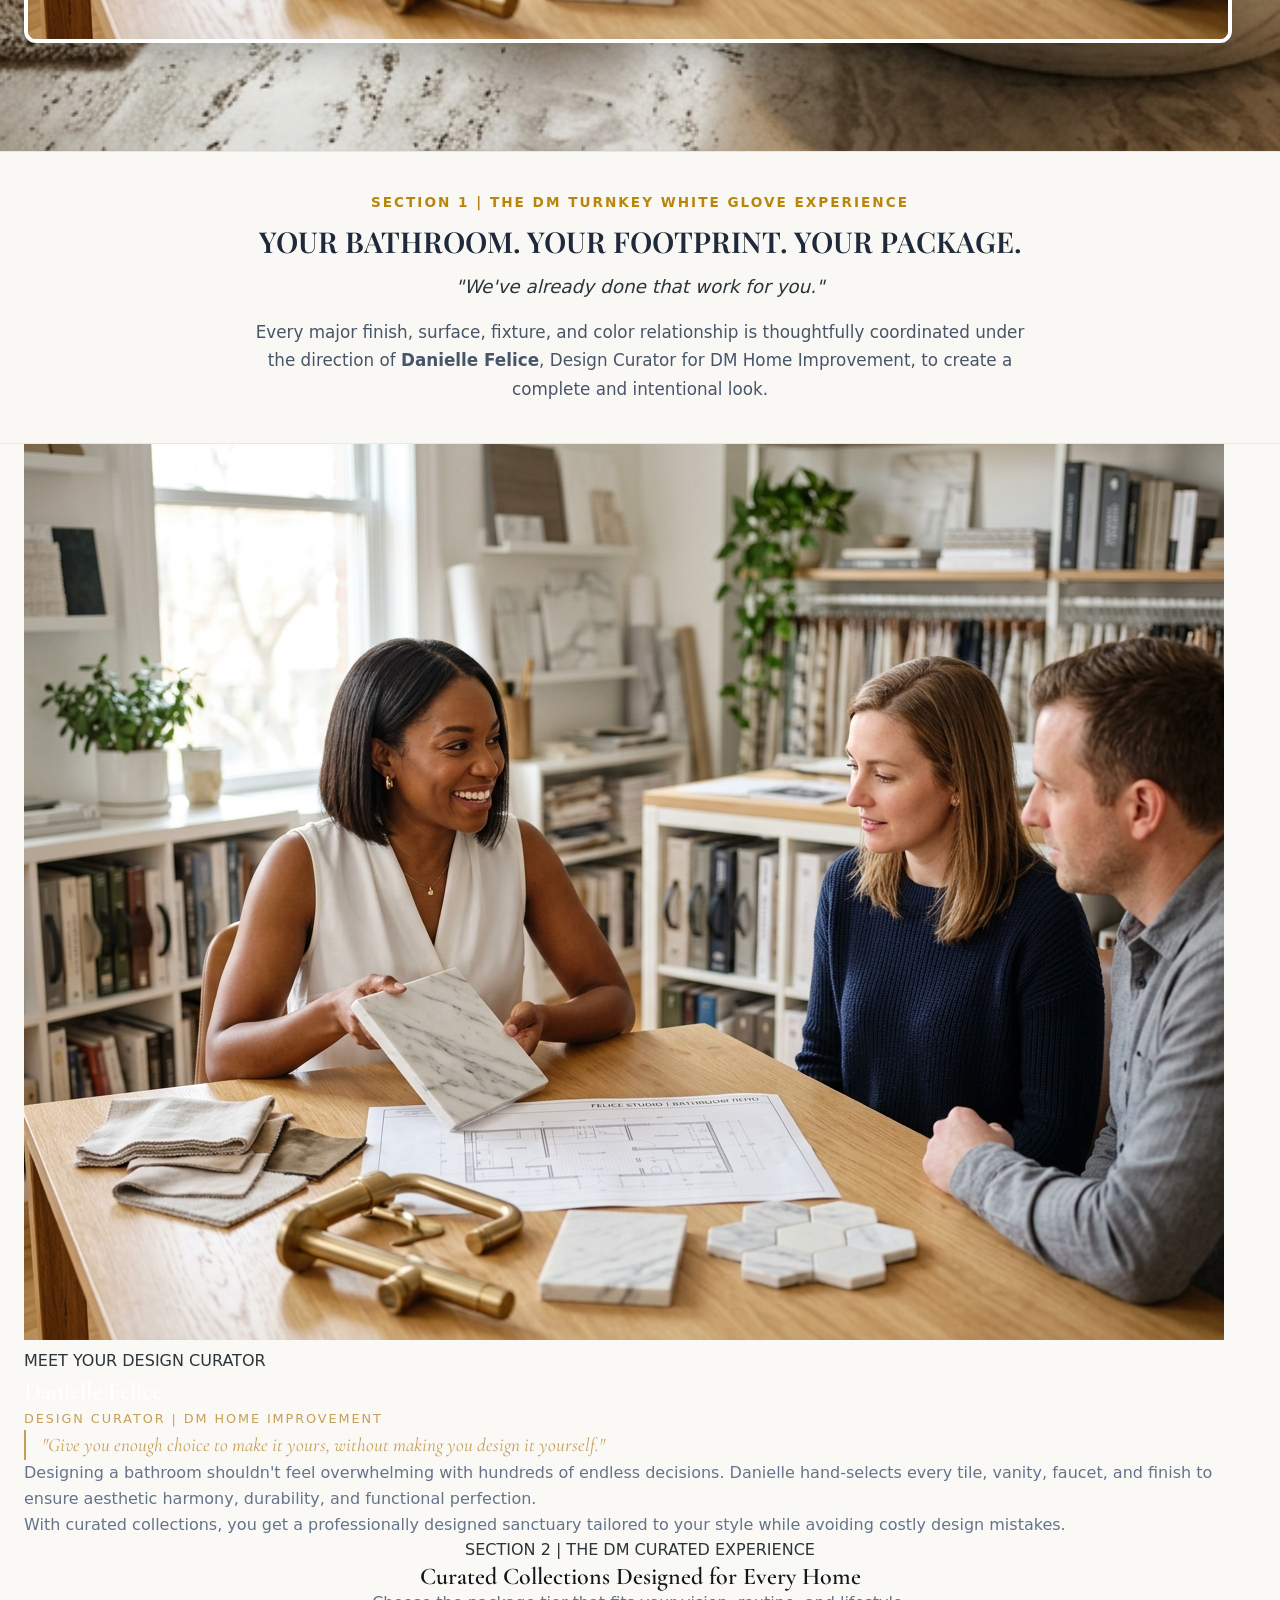
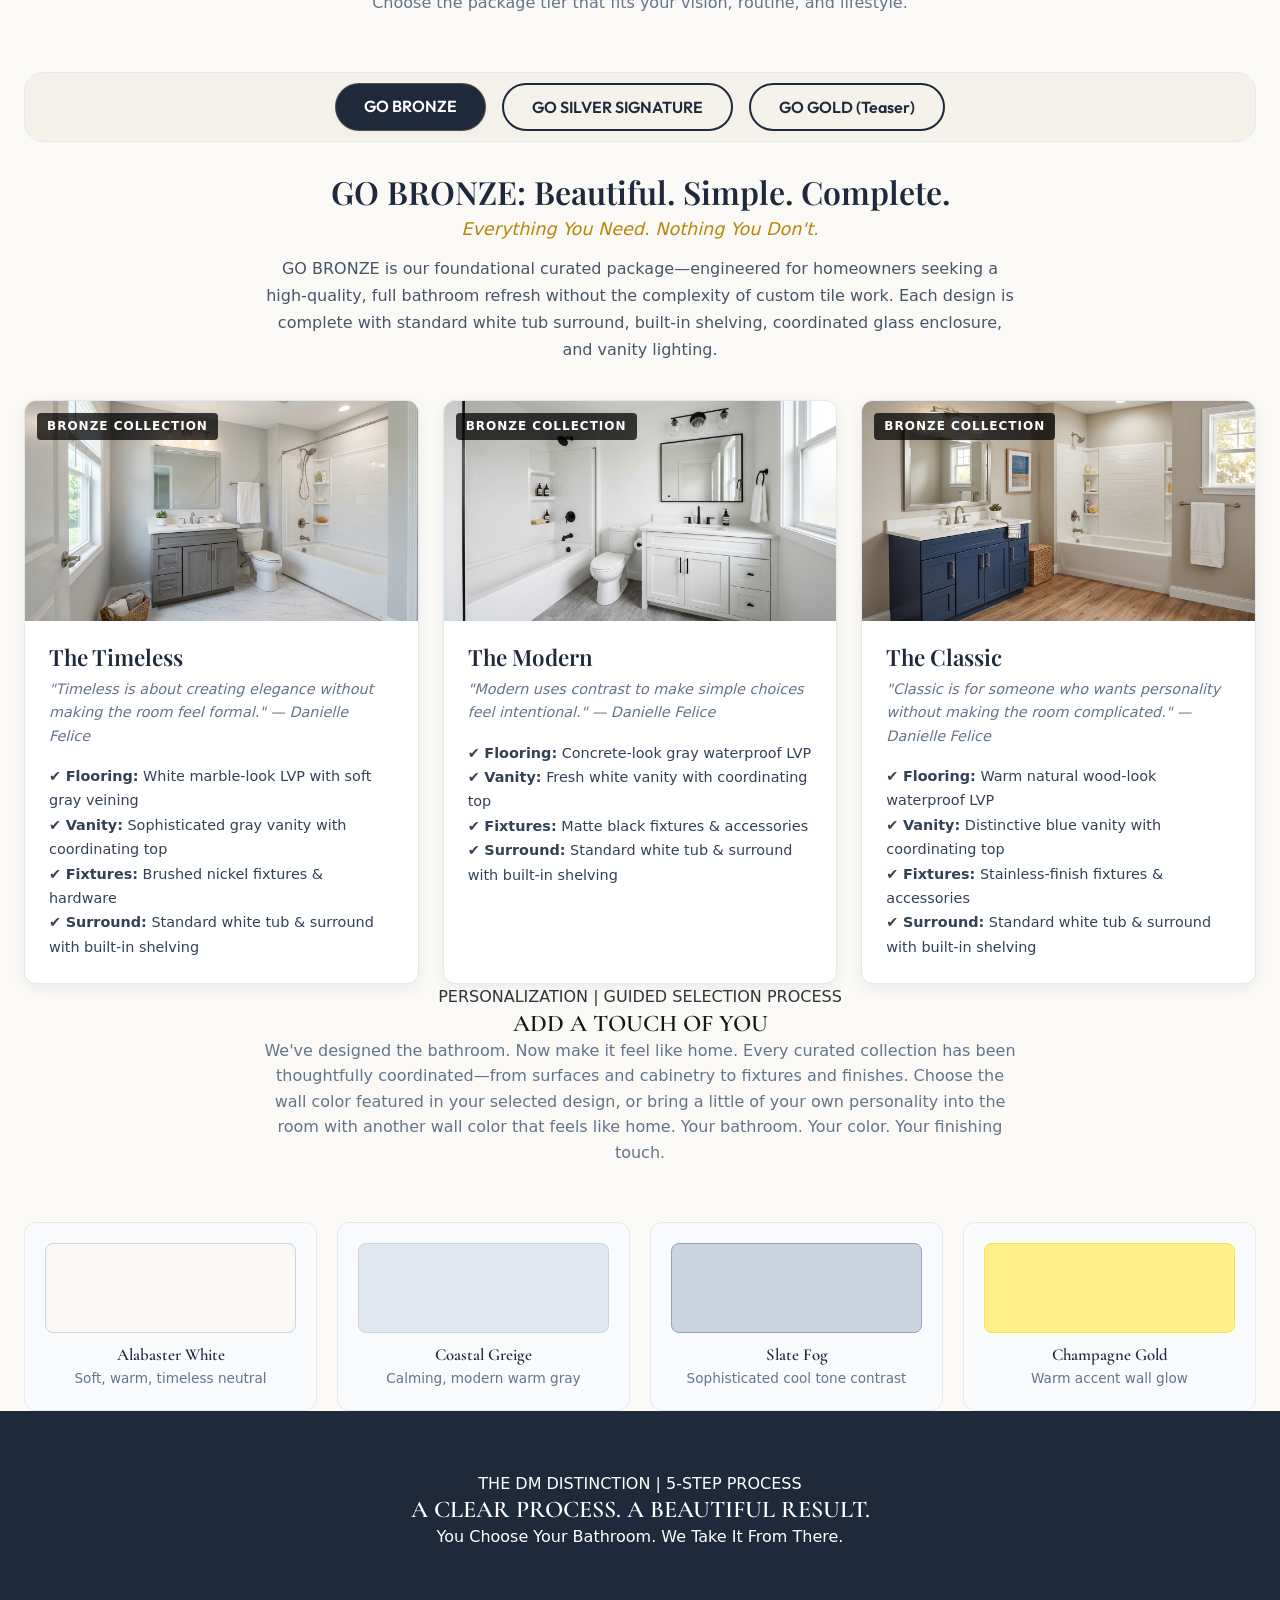
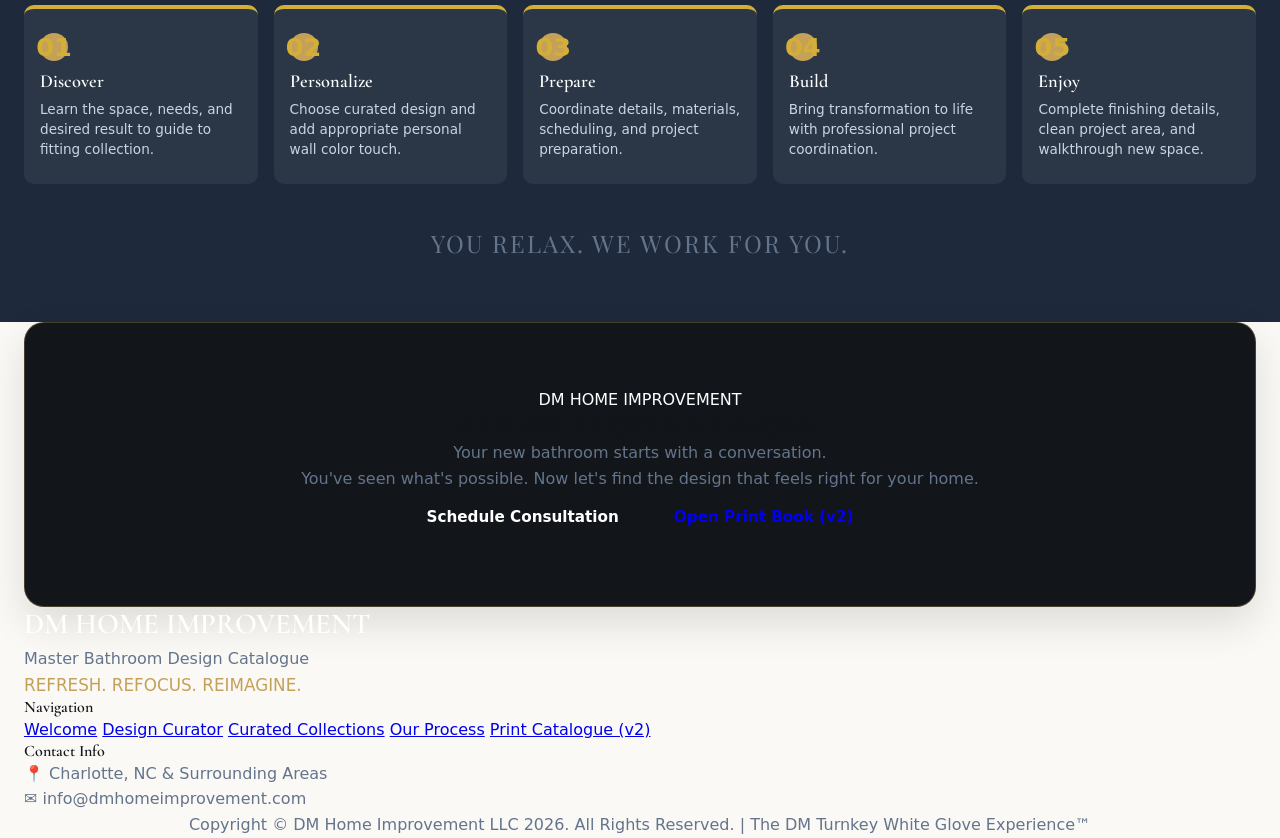
==== commit 681483d5: "Apply August 27 master revision directives onto Bathroom Design Portfolio v3 across print and web" ====
--- a/index.html
+++ b/index.html
@@ -3,7 +3,7 @@
 <head>
     <meta charset="UTF-8">
     <meta name="viewport" content="width=device-width, initial-scale=1.0">
-    <title>DM Home Improvement | Bathroom Design Portfolio (v3)</title>
+    <title>DM Home Improvement | Master Bathroom Design Catalogue</title>
     
     <!-- Google Fonts -->
     <link rel="preconnect" href="https://fonts.googleapis.com">
@@ -19,20 +19,18 @@
         <div class="nav-container">
             <a href="#welcome" class="nav-logo">
                 <span class="logo-main">DM HOME IMPROVEMENT</span>
-                <span class="logo-sub">Bathroom Catalogue (v3)</span>
+                <span class="logo-sub">Bathroom Catalogue</span>
             </a>
             
             <nav class="nav-links">
                 <a href="#welcome">Welcome</a>
                 <a href="#curator">Design Curator</a>
-                <a href="#collections">Collections</a>
-                <a href="#gold-spa">Gold Spa Sanctuary</a>
-                <a href="#standards">QA Trade Manual</a>
-                <a href="#personalization">Personalization</a>
-                <a href="#process">5-Step Process</a>
-                <a href="#faq">FAQ</a>
-                <a href="#contact">Contact</a>
-                <a href="print_v2.html" target="_blank" class="nav-btn-print">📄 Print Catalogue (v3)</a>
+                <a href="#collections">Curated Collections</a>
+                <a href="#gold-teaser">Go Gold</a>
+                <a href="#personalization">Add A Touch Of You</a>
+                <a href="#process">Our Process</a>
+                <a href="#contact">Contact Us</a>
+                <a href="print_v2.html" target="_blank" class="nav-btn-print">📄 Print Catalogue (v2)</a>
             </nav>
 
             <button class="mobile-menu-btn" aria-label="Toggle Menu">
@@ -46,54 +44,62 @@
     <!-- MAIN CONTENT -->
     <main>
 
-        <!-- WELCOME HERO SECTION (PAGE 1 & 2) -->
+        <!-- WELCOME HERO SECTION -->
         <section id="welcome" class="hero-section" style="background: url('assets/images/v3_page_1_img_2.jpeg') center/cover no-repeat; position: relative;">
-            <div class="hero-bg-overlay" style="background: linear-gradient(135deg, rgba(15,23,42,0.85) 0%, rgba(30,41,59,0.75) 100%);"></div>
+            <div class="hero-bg-overlay" style="background: linear-gradient(135deg, rgba(15,23,42,0.88) 0%, rgba(30,41,59,0.78) 100%);"></div>
             <div class="container hero-container" style="position: relative; z-index: 2;">
                 <div class="hero-content">
                     <div class="brand-tag">THE DM TURNKEY WHITE GLOVE EXPERIENCE™</div>
-                    <h1 class="hero-title" style="color: #FFF;">BATHROOM DESIGN<br><span class="highlight-gold">PORTFOLIO</span></h1>
-                    <p class="hero-tagline" style="color: var(--gold);">CURATED BATHROOM COLLECTIONS</p>
+                    <h1 class="hero-title" style="color: #FFF;">Your Space.<br><span class="highlight-gold">Reimagined Around You.</span></h1>
+                    <p class="hero-tagline" style="color: var(--gold); font-size: 1.5rem; letter-spacing: 4px; font-weight: 700;">REFRESH. REFOCUS. REIMAGINE.</p>
                     <p class="hero-subtitle" style="color: #E2E8F0; font-style: italic;">
-                        "Designing Your Dream Bathroom Starts Here. Beautiful design. Simplified decisions. One complete experience."
+                        "Whatever brought you here, your remodel starts with how you want your home to look, function, and feel."
                     </p>
                     
-                    <div class="page2-quote-box" style="background: rgba(255,255,255,0.1); border-left: 4px solid var(--gold); backdrop-filter: blur(10px); padding: 16px; border-radius: 0 8px 8px 0; margin-bottom: 24px;">
-                        <p style="font-style: italic; color: #FFF; margin: 0;">“Welcome to a better remodeling experience.” — Danielle & Derek Myers</p>
+                    <div class="hero-pillars">
+                        <div class="pillar-card">
+                            <h3>Refresh</h3>
+                            <p>A fresh, vibrant update that breathes new energy into your essential space.</p>
+                        </div>
+                        <div class="pillar-card">
+                            <h3>Refocus</h3>
+                            <p>Making layout, storage, and lighting work effortlessly for everyday routines.</p>
+                        </div>
+                        <div class="pillar-card">
+                            <h3>Reimagine</h3>
+                            <p>Elevating your vision to discover what your bathroom can become with curated design.</p>
+                        </div>
                     </div>
 
                     <div class="hero-actions">
                         <a href="#collections" class="btn btn-primary">Explore Collections</a>
-                        <a href="print_v2.html" target="_blank" class="btn btn-secondary">Open 17-Page Print Book (v3)</a>
+                        <a href="print_v2.html" target="_blank" class="btn btn-secondary">View 17-Page Print Catalogue</a>
                     </div>
                 </div>
                 
                 <div class="hero-image-wrapper">
-                    <img src="assets/images/v3_page_2_img_2.jpeg" alt="Danielle & Derek Consultation" class="hero-img" style="border-radius: 12px; border: 4px solid #FFF; box-shadow: 0 12px 32px rgba(0,0,0,0.2);">
-                </div>
-            </div>
-        </section>
-
-        <!-- WHITE GLOVE EXPERIENCE CALLOUT (PAGE 3) -->
+                    <img src="assets/images/v3_page_2_img_2.jpeg" alt="DM Home Improvement Bathroom Sanctuary" class="hero-img" style="border-radius: 12px; border: 4px solid #FFF; box-shadow: 0 12px 32px rgba(0,0,0,0.2);">
+                </div>
+            </div>
+        </section>
+
+        <!-- WHITE GLOVE CALLOUT -->
         <section class="white-glove-callout-section">
             <div class="container">
                 <div class="white-glove-box text-center">
                     <div class="wg-badge">SECTION 1 | THE DM TURNKEY WHITE GLOVE EXPERIENCE</div>
-                    <h2>A Better Way to Remodel Your Bathroom</h2>
+                    <h2>YOUR BATHROOM. YOUR FOOTPRINT. YOUR PACKAGE.</h2>
                     <p class="wg-desc" style="font-size: 1.15rem; color: var(--gold-dark); font-style: italic; margin-bottom: 16px;">
-                        Beautiful design. Simplified decisions. One complete experience.
+                        "We've already done that work for you."
                     </p>
                     <p class="wg-desc">
-                        Remodeling your bathroom shouldn't mean spending weeks comparing hundreds of tiles, fixtures, vanities, and finishes. We've already done that work for you with pre-coordinated curated packages.
-                    </p>
-                    <div style="background: #FAF8F5; padding: 12px; text-align: center; border-radius: 8px; border: 1px solid var(--gold); max-width: 600px; margin: 20px auto 0 auto;">
-                        <span style="font-size: 0.95rem; font-weight: 700; color: var(--gold-dark); letter-spacing: 2px;">YOUR BATHROOM. YOUR FOOTPRINT. YOUR PACKAGE.</span>
-                    </div>
-                </div>
-            </div>
-        </section>
-
-        <!-- MEET YOUR DESIGN CURATOR (PAGE 5) -->
+                        Every major finish, surface, fixture, and color relationship is thoughtfully coordinated under the direction of <strong>Danielle Felice</strong>, Design Curator for DM Home Improvement, to create a complete and intentional look.
+                    </p>
+                </div>
+            </div>
+        </section>
+
+        <!-- MEET YOUR DESIGN CURATOR -->
         <section id="curator" class="curator-section">
             <div class="container curator-container">
                 <div class="curator-image-col">
@@ -106,7 +112,7 @@
                     <p class="curator-role">Design Curator | DM Home Improvement</p>
 
                     <blockquote class="curator-quote">
-                        “Give you enough choice to make it yours, without making you design it yourself.”
+                        "Give you enough choice to make it yours, without making you design it yourself."
                     </blockquote>
 
                     <p class="curator-bio">
@@ -119,29 +125,29 @@
             </div>
         </section>
 
-        <!-- CURATED COLLECTIONS SECTION (PAGES 4, 6-12) -->
+        <!-- CURATED COLLECTIONS SECTION -->
         <section id="collections" class="collections-section">
             <div class="container">
                 <div class="section-header text-center">
                     <div class="section-tag">SECTION 2 | THE DM CURATED EXPERIENCE</div>
-                    <h2>Curated Bathroom Packages</h2>
-                    <p class="section-lead">Choose the curated package level that fits your home, style, and finish preference.</p>
+                    <h2>Curated Collections Designed for Every Home</h2>
+                    <p class="section-lead">Choose the package tier that fits your vision, routine, and lifestyle.</p>
                 </div>
 
                 <!-- TIER TABS -->
                 <div class="tier-tabs">
                     <button class="tier-tab active" data-tier="bronze">GO BRONZE</button>
                     <button class="tier-tab" data-tier="silver">GO SILVER SIGNATURE</button>
-                    <button class="tier-tab" data-tier="gold">GO GOLD SPA</button>
-                </div>
-
-                <!-- TIER CONTENT: BRONZE (PAGES 6-9) -->
+                    <button class="tier-tab" data-tier="gold">GO GOLD (Teaser)</button>
+                </div>
+
+                <!-- TIER CONTENT: BRONZE -->
                 <div id="tier-bronze" class="tier-content active">
                     <div class="tier-intro text-center">
                         <h3>GO BRONZE: Beautiful. Simple. Complete.</h3>
                         <p class="tier-subtitle">Everything You Need. Nothing You Don't.</p>
                         <p class="tier-desc">
-                            Foundational curated package engineered for a high-quality full bathroom refresh with 100% waterproof LVP flooring, white tub surround, and coordinated fixtures.
+                            GO BRONZE is our foundational curated package—engineered for homeowners seeking a high-quality, full bathroom refresh without the complexity of custom tile work. Each design is complete with standard white tub surround, built-in shelving, coordinated glass enclosure, and vanity lighting.
                         </p>
                     </div>
 
@@ -202,13 +208,13 @@
                     </div>
                 </div>
 
-                <!-- TIER CONTENT: SILVER SIGNATURE (PAGES 10-12) -->
+                <!-- TIER CONTENT: SILVER SIGNATURE -->
                 <div id="tier-silver" class="tier-content">
                     <div class="tier-intro text-center">
                         <h3>GO SILVER SIGNATURE: More Than an Update. A Reward.</h3>
                         <p class="tier-subtitle">Refined. Refreshing. Rewarding.</p>
                         <p class="tier-desc">
-                            Full-height custom 12x24 tile shower walls, matching porcelain tile flooring, furniture-grade vanity cabinetry, and 78" frameless glass doors.
+                            GO SILVER SIGNATURE elevates your space into a spa-like retreat. Featuring full-height custom 12x24 tile shower walls, matching tile flooring, furniture-grade vanity cabinetry, and frameless glass doors.
                         </p>
                     </div>
 
@@ -217,305 +223,143 @@
                         <div class="collection-card featured-card">
                             <div class="card-img-wrap">
                                 <img src="assets/images/v3_page_11_img_1.jpeg" alt="The Timeless Signature Rendering">
-                                <span class="card-badge gold-badge">FEATURED DESIGN</span>
+                                <span class="card-badge gold-badge">LOCKED FEATURED DESIGN</span>
                             </div>
                             <div class="card-body">
                                 <h3>The Timeless Signature</h3>
-                                <p class="card-curator-note">“Timeless Signature is about balance. Polished marble catches the light, matte surfaces keep the room grounded.” — Danielle Felice</p>
+                                <p class="card-curator-note">"Timeless Signature is about balance. Polished marble catches the light, matte surfaces keep the room grounded." — Danielle Felice</p>
                                 <ul class="card-specs">
-                                    <li>✔️ <strong>Shower Walls:</strong> Polished Marble 12x24 Tile to ceiling</li>
-                                    <li>✔️ <strong>Bathroom Floor:</strong> Matte Large Format Porcelain</li>
-                                    <li>✔️ <strong>Vanity:</strong> Muse Grey Furniture Style with upgraded top</li>
-                                    <li>✔️ <strong>Fixtures & Glass:</strong> Harlow Brushed Nickel & 78" Semi-Frameless Door</li>
+                                    <li>✔️ <strong>Shower Walls:</strong> Polished white marble-look 12x24 tile to ceiling</li>
+                                    <li>✔️ <strong>Flooring:</strong> Matching 12x24 matte marble-look floor tile</li>
+                                    <li>✔️ <strong>Vanity:</strong> Muse Grey furniture-style vanity with upgraded top</li>
+                                    <li>✔️ <strong>Fixtures & Glass:</strong> Brushed nickel & clear frameless glass door</li>
                                 </ul>
                             </div>
                         </div>
 
-                        <!-- MODERN GREY SILVER -->
-                        <div class="collection-card">
-                            <div class="card-img-wrap">
-                                <img src="assets/images/v3_page_12_img_1.jpeg" alt="Modern Grey Collection Rendering">
-                                <span class="card-badge">SILVER SIGNATURE</span>
-                            </div>
-                            <div class="card-body">
-                                <h3>Modern Grey Collection</h3>
-                                <p class="card-curator-note">“Architectural structure and subtle warmth.” — Danielle Felice</p>
-                                <ul class="card-specs">
-                                    <li>✔️ <strong>Walls & Floor:</strong> Matte Grey Porcelain Tile</li>
-                                    <li>✔️ <strong>Shower Pan:</strong> Grey Mesh Mosaic Tile</li>
-                                    <li>✔️ <strong>Fixtures:</strong> Harlow Matte Black Collection</li>
-                                </ul>
-                            </div>
-                        </div>
-
-                        <!-- CLASSIC NEUTRAL SILVER -->
-                        <div class="collection-card">
-                            <div class="card-img-wrap">
-                                <img src="assets/images/v3_page_12_img_1.jpeg" alt="Classic Neutral Collection Rendering">
-                                <span class="card-badge">SILVER SIGNATURE</span>
-                            </div>
-                            <div class="card-body">
-                                <h3>Classic Neutral Collection</h3>
-                                <p class="card-curator-note">“Warm neutral ceramic tile collection.” — Danielle Felice</p>
-                                <ul class="card-specs">
-                                    <li>✔️ <strong>Walls & Floor:</strong> Neutral Ceramic Wall & Tonal Floor Tile</li>
-                                    <li>✔️ <strong>Shower Pan:</strong> Neutral Mesh Mosaic Tile</li>
-                                    <li>✔️ <strong>Fixtures:</strong> Harlow Collection Fixtures</li>
-                                </ul>
-                            </div>
-                        </div>
-                    </div>
-                </div>
-
-                <!-- TIER CONTENT: GOLD SPA (PAGE 13) -->
+                        <!-- MODERN SILVER (TBD) -->
+                        <div class="collection-card reserved-card">
+                            <div class="reserved-img-placeholder">
+                                <span>RESERVED SPOTLIGHT</span>
+                            </div>
+                            <div class="card-body">
+                                <h3>The Modern Signature</h3>
+                                <p class="card-curator-note" style="color:var(--gold-dark); font-weight:700;">SPECIFICATIONS TBD</p>
+                                <p style="font-size:0.9rem; color:#64748B; line-height:1.5;">
+                                    Currently in final material coordination under Danielle Felice's direction. Design specifications will be published once built.
+                                </p>
+                            </div>
+                        </div>
+
+                        <!-- CLASSIC SILVER (TBD) -->
+                        <div class="collection-card reserved-card">
+                            <div class="reserved-img-placeholder">
+                                <span>RESERVED SPOTLIGHT</span>
+                            </div>
+                            <div class="card-body">
+                                <h3>The Classic Signature</h3>
+                                <p class="card-curator-note" style="color:var(--gold-dark); font-weight:700;">SPECIFICATIONS TBD</p>
+                                <p style="font-size:0.9rem; color:#64748B; line-height:1.5;">
+                                    Currently in final material coordination under Danielle Felice's direction. Design specifications will be published once built.
+                                </p>
+                            </div>
+                        </div>
+                    </div>
+                </div>
+
+                <!-- TIER CONTENT: GOLD TEASER -->
                 <div id="tier-gold" class="tier-content">
-                    <div id="gold-spa" class="gold-under-construction-card" style="border-style: solid; max-width: 960px;">
+                    <div id="gold-teaser" class="gold-under-construction-card">
                         <div class="guc-icon">🏆</div>
-                        <h3>GO GOLD: Master Spa Sanctuary</h3>
-                        <p class="guc-badge" style="color: var(--navy); font-size: 1.1rem;">LUXURY WITHOUT COMPROMISE</p>
-                        <p class="guc-desc" style="margin-bottom: 24px;">
-                            Master spa suite featuring Calacatta marble tile, radiant in-floor heating, 30" quartz niche + LED lighting, and 78" custom gold frameless glass.
+                        <h3>GO GOLD: We're Reimagining What's Possible.</h3>
+                        <p class="guc-badge">UNDER CONSTRUCTION — COMING SOON</p>
+                        <p class="guc-desc">
+                            Our flagship Gold Collection is being redesigned from a clean slate to deliver an extraordinary, uncompromised bathroom experience. Stay tuned as we reimagine luxury living.
                         </p>
-                        
-                        <div style="margin-top: 20px;">
-                            <img src="assets/images/v3_page_13_img_1.jpeg" style="width: 100%; max-height: 400px; object-fit: cover; border-radius: 12px; border: 4px solid #FFF; box-shadow: 0 8px 24px rgba(0,0,0,0.12);" alt="Gold Spa Sanctuary Render">
-                        </div>
-                    </div>
-                </div>
-            </div>
-        </section>
-
-        <!-- FEATURE STANDARD COMPARISON TABLE (PAGE 13) -->
-        <section class="comparison-section" style="padding: 60px 0; background: #FAF8F5; border-top: 1px solid #E2E8F0;">
-            <div class="container">
-                <div class="section-header text-center">
-                    <div class="section-tag">PACKAGE COMPARISON</div>
-                    <h2>Feature Standard Comparison Matrix</h2>
-                    <p class="section-lead">Evaluate feature standards across Bronze, Silver Signature, and Gold Spa Sanctuary tiers.</p>
-                </div>
-
-                <div style="background: #FFF; border: 1px solid var(--border-color); border-radius: 12px; overflow: hidden; box-shadow: 0 6px 20px rgba(0,0,0,0.06);">
-                    <table style="width: 100%; border-collapse: collapse; font-size: 0.95rem;">
-                        <thead>
-                            <tr style="background: var(--navy); color: #FFF;">
-                                <th style="padding: 14px 18px; text-align: left;">Feature Standard</th>
-                                <th style="padding: 14px 18px; text-align: left;">Bronze Collection</th>
-                                <th style="padding: 14px 18px; text-align: left;">Silver Signature</th>
-                                <th style="padding: 14px 18px; text-align: left; background: var(--gold-dark);">Gold Collection (Spa Standard v1.1)</th>
-                            </tr>
-                        </thead>
-                        <tbody>
-                            <tr style="border-bottom: 1px solid #E2E8F0;">
-                                <td style="padding: 12px 18px; font-weight: 700;">Shower Niche</td>
-                                <td style="padding: 12px 18px;">Built-in Corner Shelving</td>
-                                <td style="padding: 12px 18px;">18" Height (1 Stud Bay ~15")</td>
-                                <td style="padding: 12px 18px; background: #FAF8F5; font-weight: 600;">Oversized 18" H x 30" W (2 Stud Bays) + Quartz Shelf + LED</td>
-                            </tr>
-                            <tr style="border-bottom: 1px solid #E2E8F0;">
-                                <td style="padding: 12px 18px; font-weight: 700;">Shower Tile Height</td>
-                                <td style="padding: 12px 18px;">Standard Surround</td>
-                                <td style="padding: 12px 18px;">Tile to Ceiling Line</td>
-                                <td style="padding: 12px 18px; background: #FAF8F5; font-weight: 600;">Ceiling-Height Designer Natural Stone / Calacatta Gold</td>
-                            </tr>
-                            <tr style="border-bottom: 1px solid #E2E8F0;">
-                                <td style="padding: 12px 18px; font-weight: 700;">Floor Comfort</td>
-                                <td style="padding: 12px 18px;">100% Waterproof LVP</td>
-                                <td style="padding: 12px 18px;">Large Format Porcelain</td>
-                                <td style="padding: 12px 18px; background: #FAF8F5; font-weight: 600;">Radiant Heated In-Floor System Included Standard</td>
-                            </tr>
-                            <tr>
-                                <td style="padding: 12px 18px; font-weight: 700;">Glass & Plumbing</td>
-                                <td style="padding: 12px 18px;">78" Bypass / Chrome</td>
-                                <td style="padding: 12px 18px;">78" Semi-Frameless / Harlow</td>
-                                <td style="padding: 12px 18px; background: #FAF8F5; font-weight: 600;">78" Custom Heavy Duty Frameless + Brushed Gold Suite</td>
-                            </tr>
-                        </tbody>
-                    </table>
-                </div>
-            </div>
-        </section>
-
-        <!-- QA BIBLE TECHNICAL STANDARDS (PAGE 14) -->
-        <section id="standards" class="qa-bible-section" style="padding: 60px 0;">
-            <div class="container">
-                <div class="section-header text-center">
-                    <div class="section-tag">QUALITY ASSURANCE BIBLE | SECTION 3</div>
-                    <h2>Technical Trade Standards & Craftsmanship Manual</h2>
-                    <p class="section-lead">The Craftsmanship Benchmarks Behind the Turnkey White Glove Standard</p>
-                </div>
-
-                <div style="display: grid; grid-template-columns: repeat(2, 1fr); gap: 20px; margin-bottom: 32px;">
-                    <div style="background: #F8FAFC; padding: 20px; border-radius: 8px; border-left: 4px solid var(--navy);">
-                        <h4>2.1 SCHLUTER TRIM & TRANSITION STANDARD</h4>
-                        <p style="font-size: 0.9rem; color: #475569; margin: 0;"><strong>Mandatory Metal Edging:</strong> Exposed tile edges MUST use Schluter trim color-matched to plumbing. <strong>45° Miter Cuts:</strong> 90° outside corners mitered cleanly at 45°.</p>
-                    </div>
-
-                    <div style="background: #F8FAFC; padding: 20px; border-radius: 8px; border-left: 4px solid var(--navy);">
-                        <h4>2.2 SHOWER DOOR 78-INCH HEIGHT STANDARD</h4>
-                        <p style="font-size: 0.9rem; color: #475569; margin: 0;"><strong>Standard Opening Height:</strong> 78 Inches is the official DMHI standard height for all shower glass doors across Matte Black, Brushed Nickel, and Gold.</p>
-                    </div>
-
-                    <div style="background: #F8FAFC; padding: 20px; border-radius: 8px; border-left: 4px solid var(--navy);">
-                        <h4>2.3 COMPREHENSIVE 4-SURFACE PAINTING</h4>
-                        <p style="font-size: 0.9rem; color: #475569; margin: 0;"><strong>Non-Negotiable Scope:</strong> 4 surfaces included: Walls (satin/eggshell), Trim/Baseboards (semi-gloss), Doors (enamel), and Ceiling (flat with mold inhibitor).</p>
-                    </div>
-
-                    <div style="background: #F8FAFC; padding: 20px; border-radius: 8px; border-left: 4px solid var(--navy);">
-                        <h4>2.4 MATERIAL CARE & POST-JOB TURNOVER</h4>
-                        <p style="font-size: 0.9rem; color: #475569; margin: 0;"><strong>Handling:</strong> Vanities stored in conditioned space. <strong>Turnover:</strong> Subcontractor rough-cleans daily; deep-cleaning team sanitizes fixtures and polishes glass.</p>
-                    </div>
-                </div>
-
-                <!-- PASS/FAIL TABLE -->
-                <div style="background: #FFF; border: 1px solid var(--border-color); border-radius: 12px; overflow: hidden; box-shadow: 0 6px 20px rgba(0,0,0,0.06);">
-                    <table style="width: 100%; border-collapse: collapse; font-size: 0.9rem;">
-                        <thead>
-                            <tr style="background: var(--navy); color: #FFF;">
-                                <th style="padding: 12px 16px; text-align: left;">Category</th>
-                                <th style="padding: 12px 16px; text-align: left; background: #166534;">PASS Criteria (White Glove Standard)</th>
-                                <th style="padding: 12px 16px; text-align: left; background: #991B1B;">FAIL Criteria (Requires Immediate Rework)</th>
-                            </tr>
-                        </thead>
-                        <tbody>
-                            <tr style="border-bottom: 1px solid #E2E8F0;">
-                                <td style="padding: 12px 16px; font-weight: 700;">Tile & Schluter</td>
-                                <td style="padding: 12px 16px; color: #15803D;">Tile level within 1/32"; Schluter profile mitered neatly at 45°; grout uniform.</td>
-                                <td style="padding: 12px 16px; color: #B91C1C;">Lippage > 1/16"; raw tile edge exposed; Schluter trim missing or mismatched color.</td>
-                            </tr>
-                            <tr style="border-bottom: 1px solid #E2E8F0;">
-                                <td style="padding: 12px 16px; font-weight: 700;">Plumbing & Trim</td>
-                                <td style="padding: 12px 16px; color: #15803D;">Fixtures installed level, centered, silicone sealed; zero leaks under pressure test.</td>
-                                <td style="padding: 12px 16px; color: #B91C1C;">Escutcheons loose; fixture color mismatch; visible silicone smears.</td>
-                            </tr>
-                            <tr>
-                                <td style="padding: 12px 16px; font-weight: 700;">Shower Glass</td>
-                                <td style="padding: 12px 16px; color: #15803D;">78" glass plumb within 1/16"; door swings freely; magnetic seal watertight.</td>
-                                <td style="padding: 12px 16px; color: #B91C1C;">Glass door binding; water leaking onto floor; unapproved door height.</td>
-                            </tr>
-                        </tbody>
-                    </table>
-                </div>
-            </div>
-        </section>
-
-        <!-- PERSONALIZATION SECTION (PAGE 15) -->
+                    </div>
+                </div>
+            </div>
+        </section>
+
+        <!-- PERSONALIZATION SECTION -->
         <section id="personalization" class="personalization-section">
             <div class="container">
                 <div class="section-header text-center">
                     <div class="section-tag">PERSONALIZATION | GUIDED SELECTION PROCESS</div>
-                    <h2>Personalizing Your Design: Add a Touch of You</h2>
+                    <h2>ADD A TOUCH OF YOU</h2>
                     <p class="section-lead" style="max-width: 800px; margin: 0 auto;">
-                        Choosing a curated collection doesn't mean your bathroom will look like anyone else's. Danielle guides you through pre-selected personalization options so you can put your personal touch on the space while maintaining total aesthetic balance.
-                    </p>
-                </div>
-
-                <div style="display: grid; grid-template-columns: 1fr 1fr; gap: 40px; align-items: center; margin-top: 32px;">
-                    <div class="process-steps-grid" style="grid-template-columns: repeat(2, 1fr); gap: 16px;">
-                        <div class="process-step" style="background:#FFF; border:1px solid #E2E8F0; border-top:4px solid var(--gold);">
-                            <span class="step-num" style="color:var(--gold-dark);">1</span>
-                            <h3 style="color:var(--navy);">Choose Base Collection</h3>
-                            <p style="color:#64748B;">Select Bronze, Silver, or Gold tier and design look (Timeless, Modern, Classic).</p>
-                        </div>
-                        <div class="process-step" style="background:#FFF; border:1px solid #E2E8F0; border-top:4px solid var(--navy);">
-                            <span class="step-num" style="color:var(--navy);">2</span>
-                            <h3 style="color:var(--navy);">Personalize Fixtures</h3>
-                            <p style="color:#64748B;">Coordinate finish colors (Brushed Nickel, Matte Black, Chrome, Gold) across hardware.</p>
-                        </div>
-                        <div class="process-step" style="background:#FFF; border:1px solid #E2E8F0; border-top:4px solid var(--gold);">
-                            <span class="step-num" style="color:var(--gold-dark);">3</span>
-                            <h3 style="color:var(--navy);">Add a Touch of You</h3>
-                            <p style="color:#64748B;">Select featured wall color while crisp white ceiling and trim frame the space.</p>
-                        </div>
-                        <div class="process-step" style="background:#FFF; border:1px solid #E2E8F0; border-top:4px solid var(--navy);">
-                            <span class="step-num" style="color:var(--navy);">4</span>
-                            <h3 style="color:var(--navy);">White Glove Execution</h3>
-                            <p style="color:#64748B;">DM handles material orders, precision installation, and turnover.</p>
-                        </div>
-                    </div>
-
-                    <div>
-                        <img src="assets/images/v3_page_15_img_1.jpeg" alt="Personalization Swatches" style="width:100%; border-radius:12px; box-shadow:0 12px 32px rgba(0,0,0,0.1); border:4px solid #FFF;">
-                    </div>
-                </div>
-            </div>
-        </section>
-
-        <!-- 5-STEP PROCESS SECTION (PAGE 16) -->
+                        We've designed the bathroom. Now make it feel like home. Every curated collection has been thoughtfully coordinated—from surfaces and cabinetry to fixtures and finishes. Choose the wall color featured in your selected design, or bring a little of your own personality into the room with another wall color that feels like home. Your bathroom. Your color. Your finishing touch.
+                    </p>
+                </div>
+
+                <div class="swatches-grid">
+                    <div class="swatch-card">
+                        <div class="swatch-color" style="background:#FAF8F5; border:1px solid #CBD5E1;"></div>
+                        <h4>Alabaster White</h4>
+                        <p>Soft, warm, timeless neutral</p>
+                    </div>
+                    <div class="swatch-card">
+                        <div class="swatch-color" style="background:#E2E8F0; border:1px solid #CBD5E1;"></div>
+                        <h4>Coastal Greige</h4>
+                        <p>Calming, modern warm gray</p>
+                    </div>
+                    <div class="swatch-card">
+                        <div class="swatch-color" style="background:#CBD5E1; border:1px solid #94A3B8;"></div>
+                        <h4>Slate Fog</h4>
+                        <p>Sophisticated cool tone contrast</p>
+                    </div>
+                    <div class="swatch-card">
+                        <div class="swatch-color" style="background:#FEF08A; border:1px solid #FDE047;"></div>
+                        <h4>Champagne Gold</h4>
+                        <p>Warm accent wall glow</p>
+                    </div>
+                </div>
+            </div>
+        </section>
+
+        <!-- 5-STEP PROCESS SECTION -->
         <section id="process" class="process-section">
             <div class="container">
                 <div class="section-header text-center">
                     <div class="section-tag" style="color:var(--gold);">THE DM DISTINCTION | 5-STEP PROCESS</div>
                     <h2 style="color:#FFF;">A CLEAR PROCESS. A BEAUTIFUL RESULT.</h2>
-                    <p class="section-lead" style="color:var(--gold);">You Choose Your Bathroom. We Take It From There. You Relax. We Work for You.</p>
+                    <p class="section-lead" style="color:var(--gold);">You Choose Your Bathroom. We Take It From There.</p>
                 </div>
 
                 <div class="process-steps-grid">
                     <div class="process-step">
                         <div class="step-num">01</div>
-                        <h3>DISCOVER</h3>
-                        <p>Explore curated collections and evaluate your bathroom footprint.</p>
+                        <h3>Discover</h3>
+                        <p>Learn the space, needs, and desired result to guide to fitting collection.</p>
                     </div>
 
                     <div class="process-step">
                         <div class="step-num">02</div>
-                        <h3>PERSONALIZE</h3>
-                        <p>Tailor finishes and paint with Danielle's curator guidance.</p>
+                        <h3>Personalize</h3>
+                        <p>Choose curated design and add appropriate personal wall color touch.</p>
                     </div>
 
                     <div class="process-step">
                         <div class="step-num">03</div>
-                        <h3>PREPARE</h3>
-                        <p>Confirm locked material orders, schedules, and site prep.</p>
+                        <h3>Prepare</h3>
+                        <p>Coordinate details, materials, scheduling, and project preparation.</p>
                     </div>
 
                     <div class="process-step">
                         <div class="step-num">04</div>
-                        <h3>BUILD</h3>
-                        <p>Expert craftsmen execute tile, plumbing, and trim with precision.</p>
+                        <h3>Build</h3>
+                        <p>Bring transformation to life with professional project coordination.</p>
                     </div>
 
                     <div class="process-step">
                         <div class="step-num">05</div>
-                        <h3>ENJOY</h3>
-                        <p>Deep-cleaned turnover and final white-glove walkthrough.</p>
+                        <h3>Enjoy</h3>
+                        <p>Complete finishing details, clean project area, and walkthrough new space.</p>
                     </div>
                 </div>
 
                 <div class="process-tagline">
                     <p>YOU RELAX. WE WORK FOR YOU.</p>
-                </div>
-            </div>
-        </section>
-
-        <!-- FAQ SECTION (PAGE 17) -->
-        <section id="faq" class="faq-section" style="padding: 60px 0; background: #FAF8F5;">
-            <div class="container">
-                <div class="section-header text-center">
-                    <div class="section-tag">PEACE OF MIND</div>
-                    <h2>Answers to Common Questions</h2>
-                    <p class="section-lead">Your Investment Protected by DM Home Improvement</p>
-                </div>
-
-                <div style="display: grid; grid-template-columns: repeat(2, 1fr); gap: 20px; max-width: 960px; margin: 32px auto 0 auto;">
-                    <div style="background: #FFF; padding: 20px; border-radius: 8px; border: 1px solid var(--border-color);">
-                        <h4 style="font-size: 1.05rem; color: var(--navy); margin-bottom: 8px;">Will my home become a construction zone?</h4>
-                        <p style="font-size: 0.9rem; color: #475569; margin: 0;">We treat your home as if it were our own, maintaining dust protection runners, zipper containment walls, and daily broom cleaning.</p>
-                    </div>
-
-                    <div style="background: #FFF; padding: 20px; border-radius: 8px; border: 1px solid var(--border-color);">
-                        <h4 style="font-size: 1.05rem; color: var(--navy); margin-bottom: 8px;">How long will my bathroom remodel take?</h4>
-                        <p style="font-size: 0.9rem; color: #475569; margin: 0;">Before construction begins, we provide a guaranteed timeline schedule and update you at every milestone.</p>
-                    </div>
-
-                    <div style="background: #FFF; padding: 20px; border-radius: 8px; border: 1px solid var(--border-color);">
-                        <h4 style="font-size: 1.05rem; color: var(--navy); margin-bottom: 8px;">Do I need to be home during construction?</h4>
-                        <p style="font-size: 0.9rem; color: #475569; margin: 0;">Not necessarily. Many homeowners continue normal routines while our vetted, English-speaking crew leads manage site execution.</p>
-                    </div>
-
-                    <div style="background: #FFF; padding: 20px; border-radius: 8px; border: 1px solid var(--border-color);">
-                        <h4 style="font-size: 1.05rem; color: var(--navy); margin-bottom: 8px;">Why choose curated collections?</h4>
-                        <p style="font-size: 0.9rem; color: #475569; margin: 0;">Curated collections eliminate weeks of decision fatigue while guaranteeing that every tile, vanity, fixture, and profile coordinates seamlessly.</p>
-                    </div>
                 </div>
             </div>
         </section>
@@ -525,13 +369,13 @@
             <div class="container">
                 <div class="contact-card text-center">
                     <div class="section-tag">DM HOME IMPROVEMENT</div>
-                    <h2 class="brand-closing-heading">Danielle & Derek Myers</h2>
-                    <p class="contact-subtitle" style="font-weight: 700; color: var(--gold-dark);">Design Curator & Master Craftsman — DM Home Improvement LLC</p>
-                    <p class="contact-desc">Direct Office: (555) 839-2041 | Curator Email: danielle@dmhomeimprovement.com</p>
-
-                    <div class="contact-cta-wrap" style="margin-top: 24px;">
-                        <a href="mailto:danielle@dmhomeimprovement.com" class="btn btn-primary">Schedule White Glove Consultation</a>
-                        <a href="print_v2.html" target="_blank" class="btn btn-secondary">Open Print Book (v3)</a>
+                    <h2 class="brand-closing-heading">REFRESH. REFOCUS. REIMAGINE.</h2>
+                    <p class="contact-subtitle">Your new bathroom starts with a conversation.</p>
+                    <p class="contact-desc">You've seen what's possible. Now let's find the design that feels right for your home.</p>
+
+                    <div class="contact-cta-wrap">
+                        <a href="mailto:info@dmhomeimprovement.com" class="btn btn-primary">Schedule Consultation</a>
+                        <a href="print_v2.html" target="_blank" class="btn btn-secondary">Open Print Book (v2)</a>
                     </div>
                 </div>
             </div>
@@ -544,8 +388,8 @@
         <div class="container footer-container">
             <div class="footer-brand">
                 <h3>DM HOME IMPROVEMENT</h3>
-                <p>Master Bathroom Design Catalogue (v3)</p>
-                <p class="footer-tagline">Danielle & Derek Myers — Design Curator & Master Craftsman</p>
+                <p>Master Bathroom Design Catalogue</p>
+                <p class="footer-tagline">REFRESH. REFOCUS. REIMAGINE.</p>
             </div>
             
             <div class="footer-links">
@@ -553,16 +397,14 @@
                 <a href="#welcome">Welcome</a>
                 <a href="#curator">Design Curator</a>
                 <a href="#collections">Curated Collections</a>
-                <a href="#gold-spa">Gold Spa Sanctuary</a>
-                <a href="#standards">QA Trade Manual</a>
-                <a href="print_v2.html" target="_blank">Print Catalogue (v3)</a>
+                <a href="#process">Our Process</a>
+                <a href="print_v2.html" target="_blank">Print Catalogue (v2)</a>
             </div>
 
             <div class="footer-contact">
                 <h4>Contact Info</h4>
                 <p>📍 Charlotte, NC & Surrounding Areas</p>
-                <p>📞 Direct: (555) 839-2041</p>
-                <p>✉️ danielle@dmhomeimprovement.com</p>
+                <p>✉️ info@dmhomeimprovement.com</p>
             </div>
         </div>
         
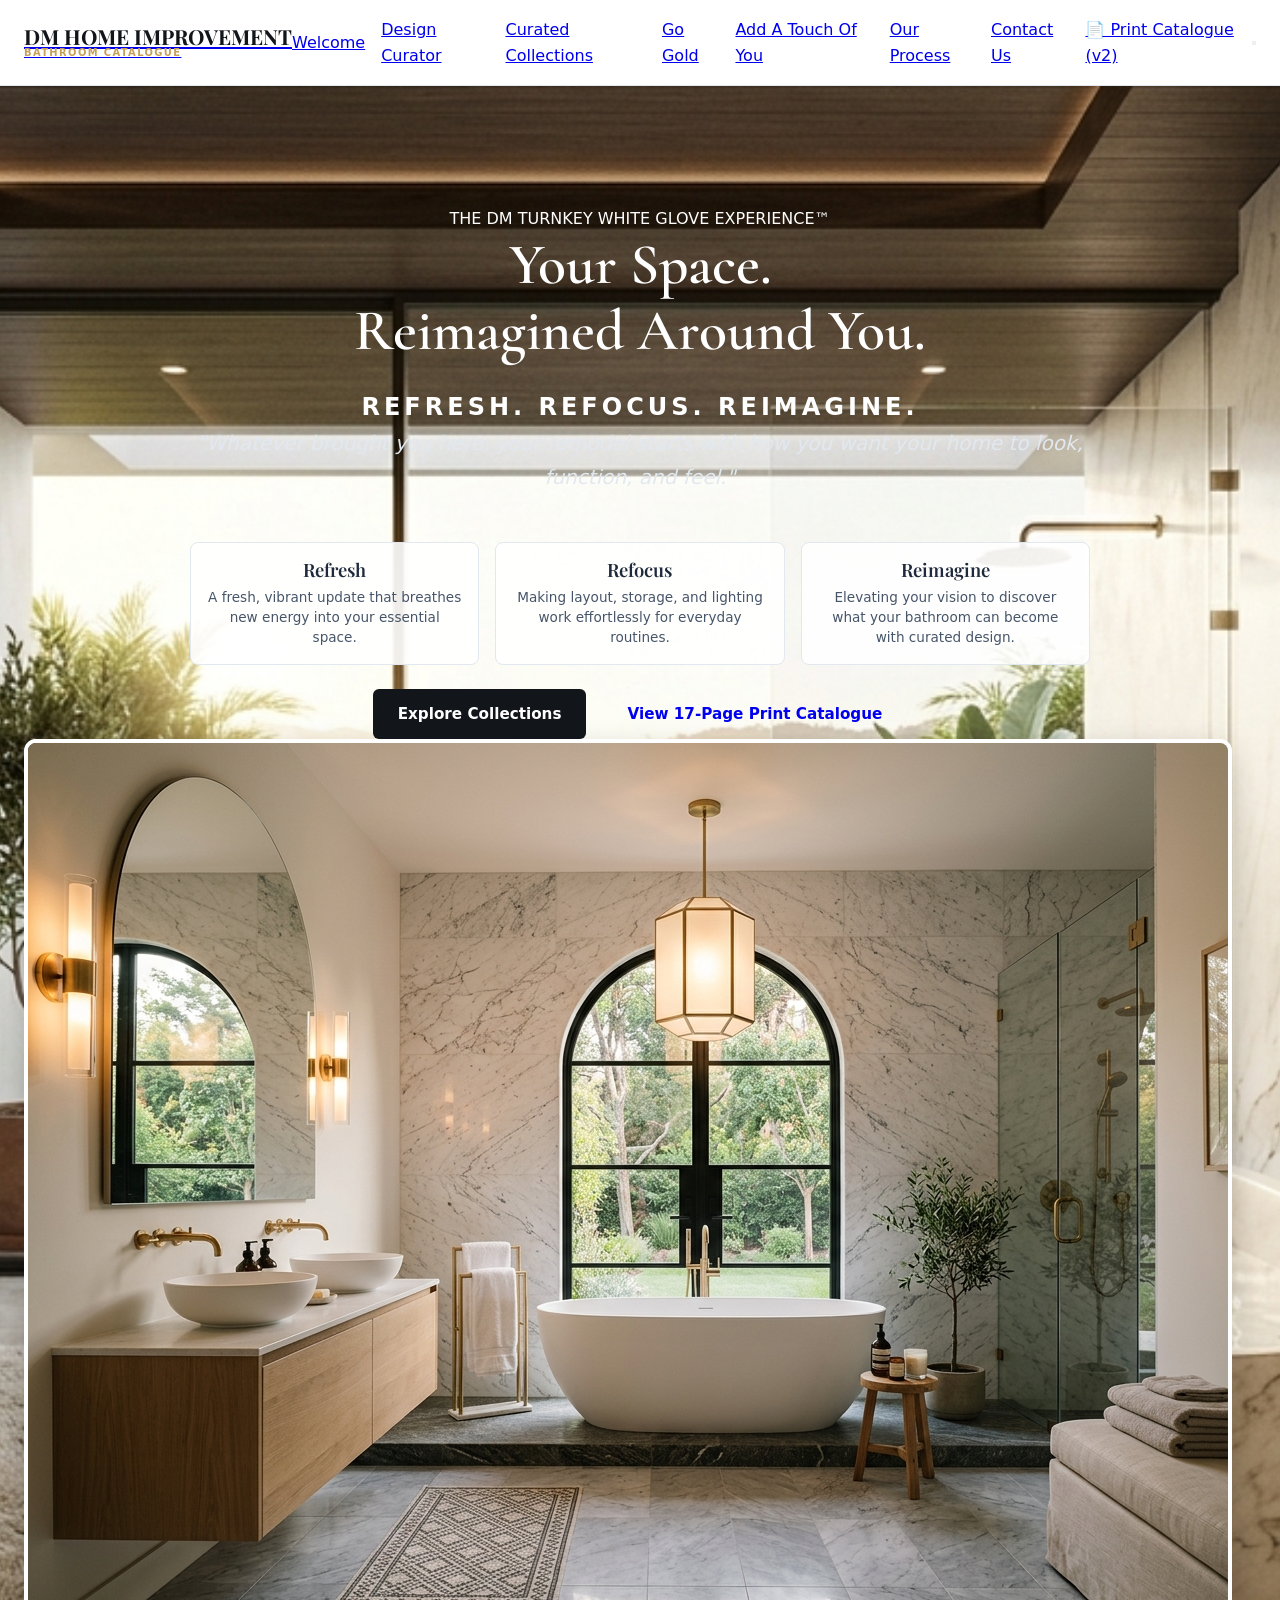
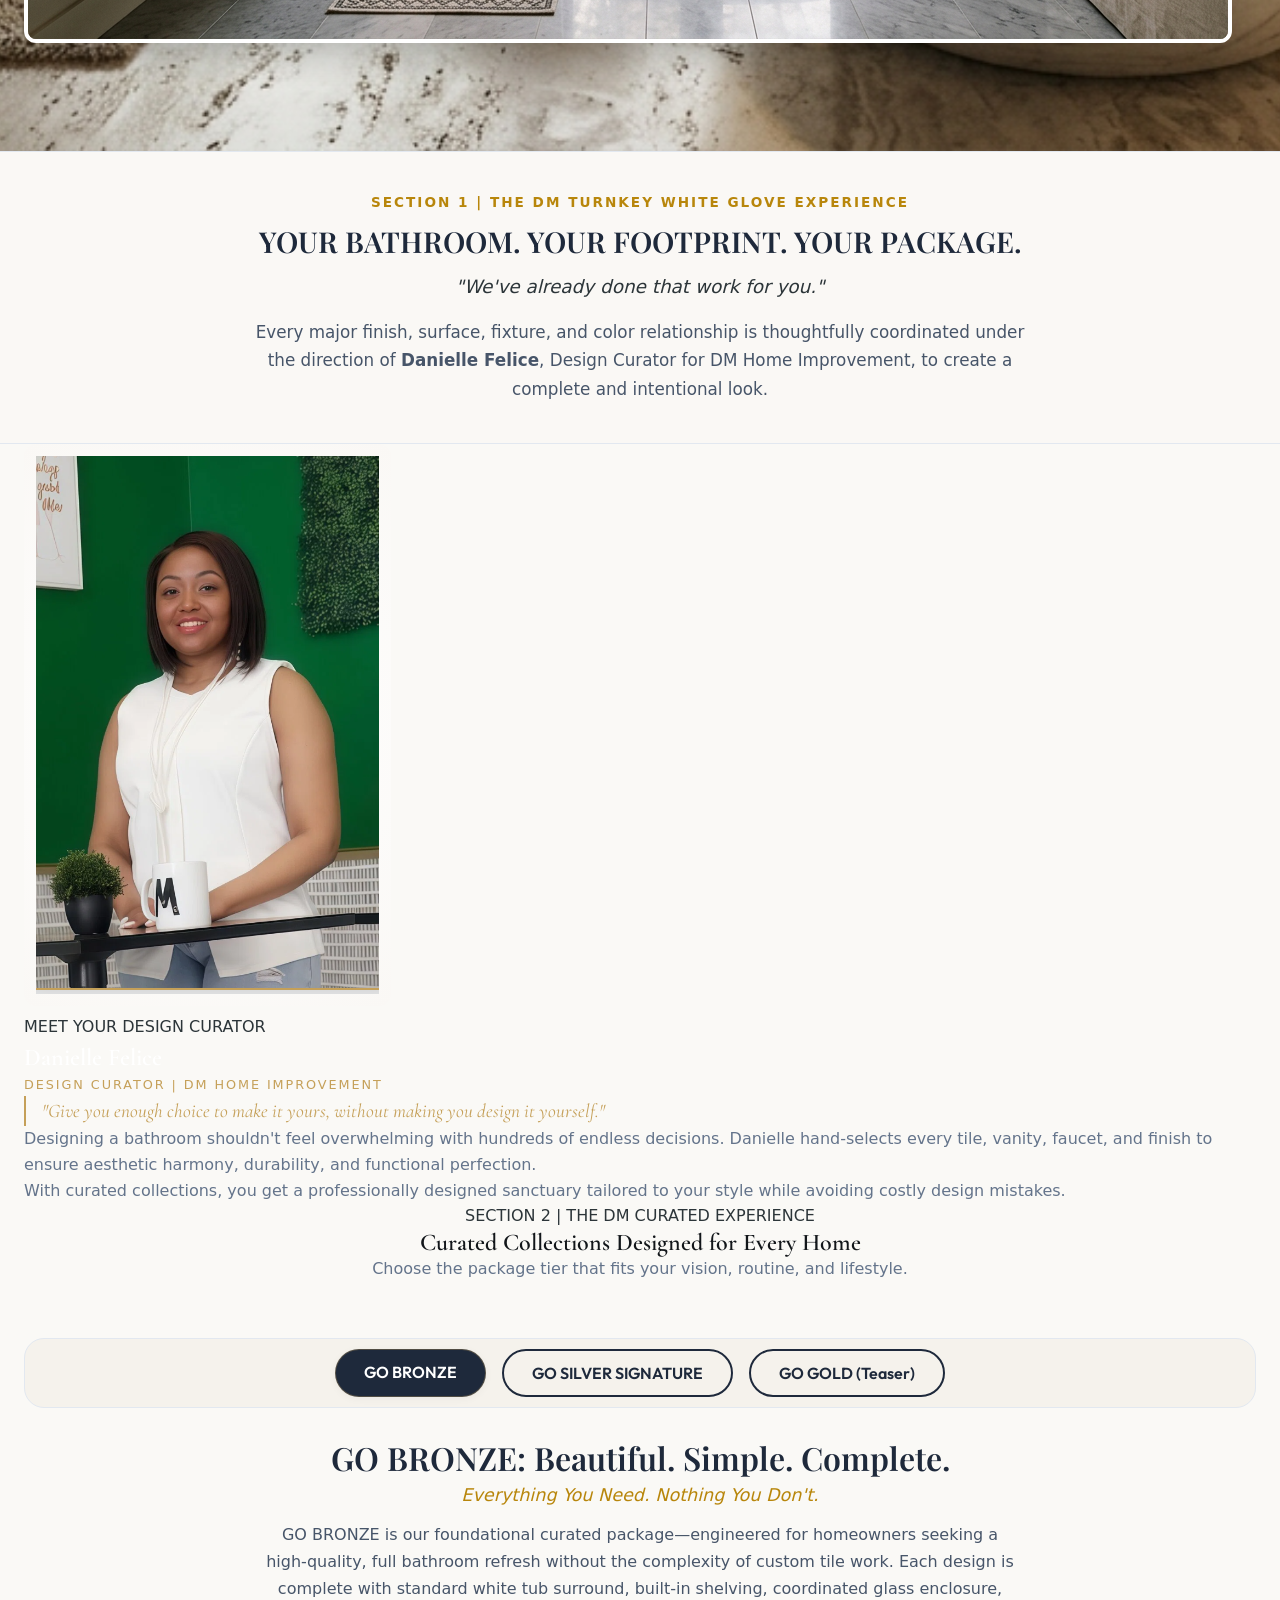
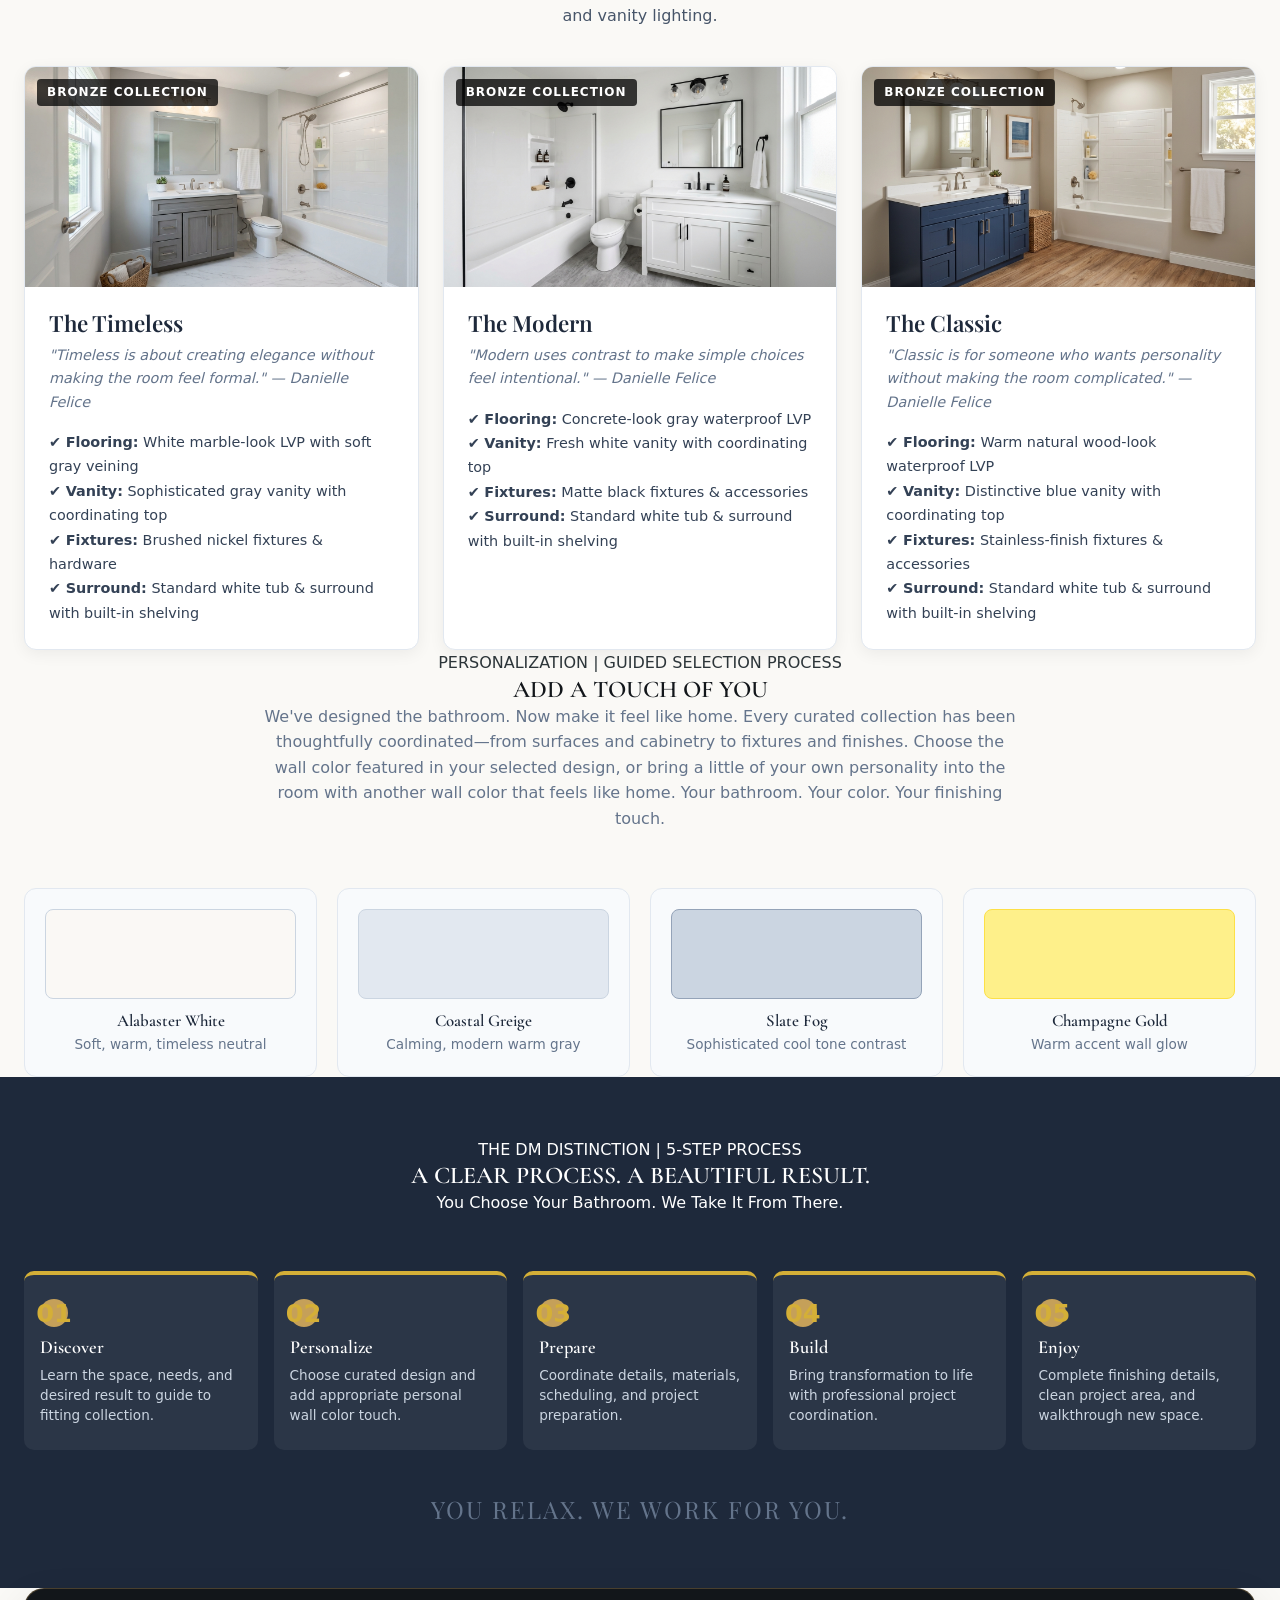
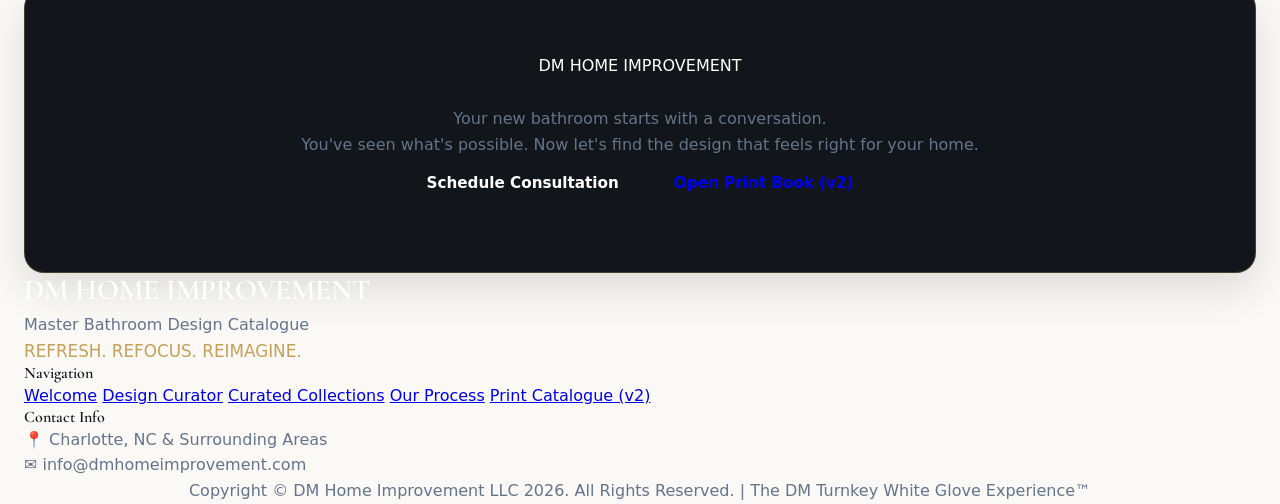
==== commit 525d4221: "Update Page 2 render image and Page 5 Danielle actual portrait image, removing AI consultation photo" ====
--- a/index.html
+++ b/index.html
@@ -78,7 +78,7 @@
                 </div>
                 
                 <div class="hero-image-wrapper">
-                    <img src="assets/images/v3_page_2_img_2.jpeg" alt="DM Home Improvement Bathroom Sanctuary" class="hero-img" style="border-radius: 12px; border: 4px solid #FFF; box-shadow: 0 12px 32px rgba(0,0,0,0.2);">
+                    <img src="assets/images/page2_bathroom.jpg" alt="DM Home Improvement Bathroom Sanctuary" class="hero-img" style="border-radius: 12px; border: 4px solid #FFF; box-shadow: 0 12px 32px rgba(0,0,0,0.2);">
                 </div>
             </div>
         </section>
@@ -103,7 +103,7 @@
         <section id="curator" class="curator-section">
             <div class="container curator-container">
                 <div class="curator-image-col">
-                    <img src="assets/images/v3_page_2_img_2.jpeg" alt="Danielle Felice - Design Curator" class="curator-portrait">
+                    <img src="assets/images/danielle.png" alt="Danielle Felice - Design Curator" class="curator-portrait" style="object-fit: contain; background: radial-gradient(circle at center, #FFFFFF 0%, #FAF8F5 100%); padding: 12px; border-radius: 12px;">
                 </div>
                 
                 <div class="curator-text-col">
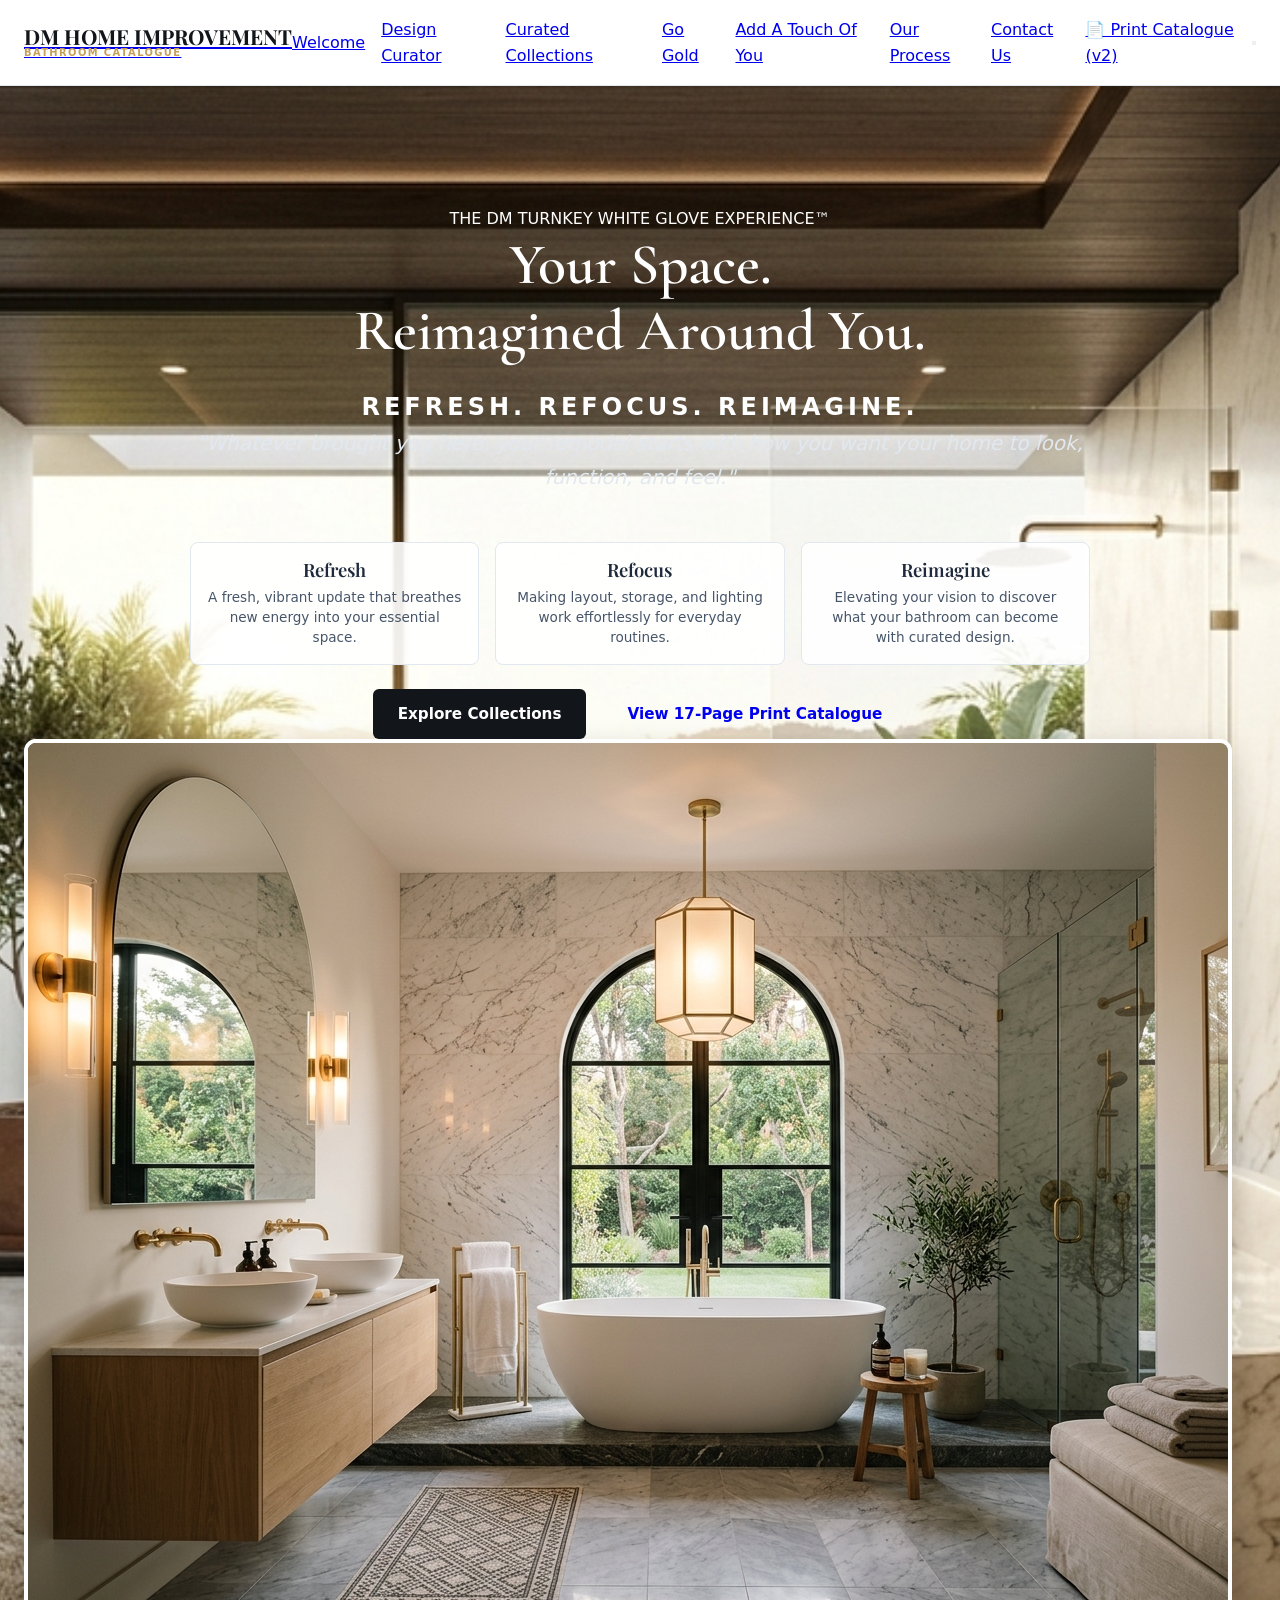
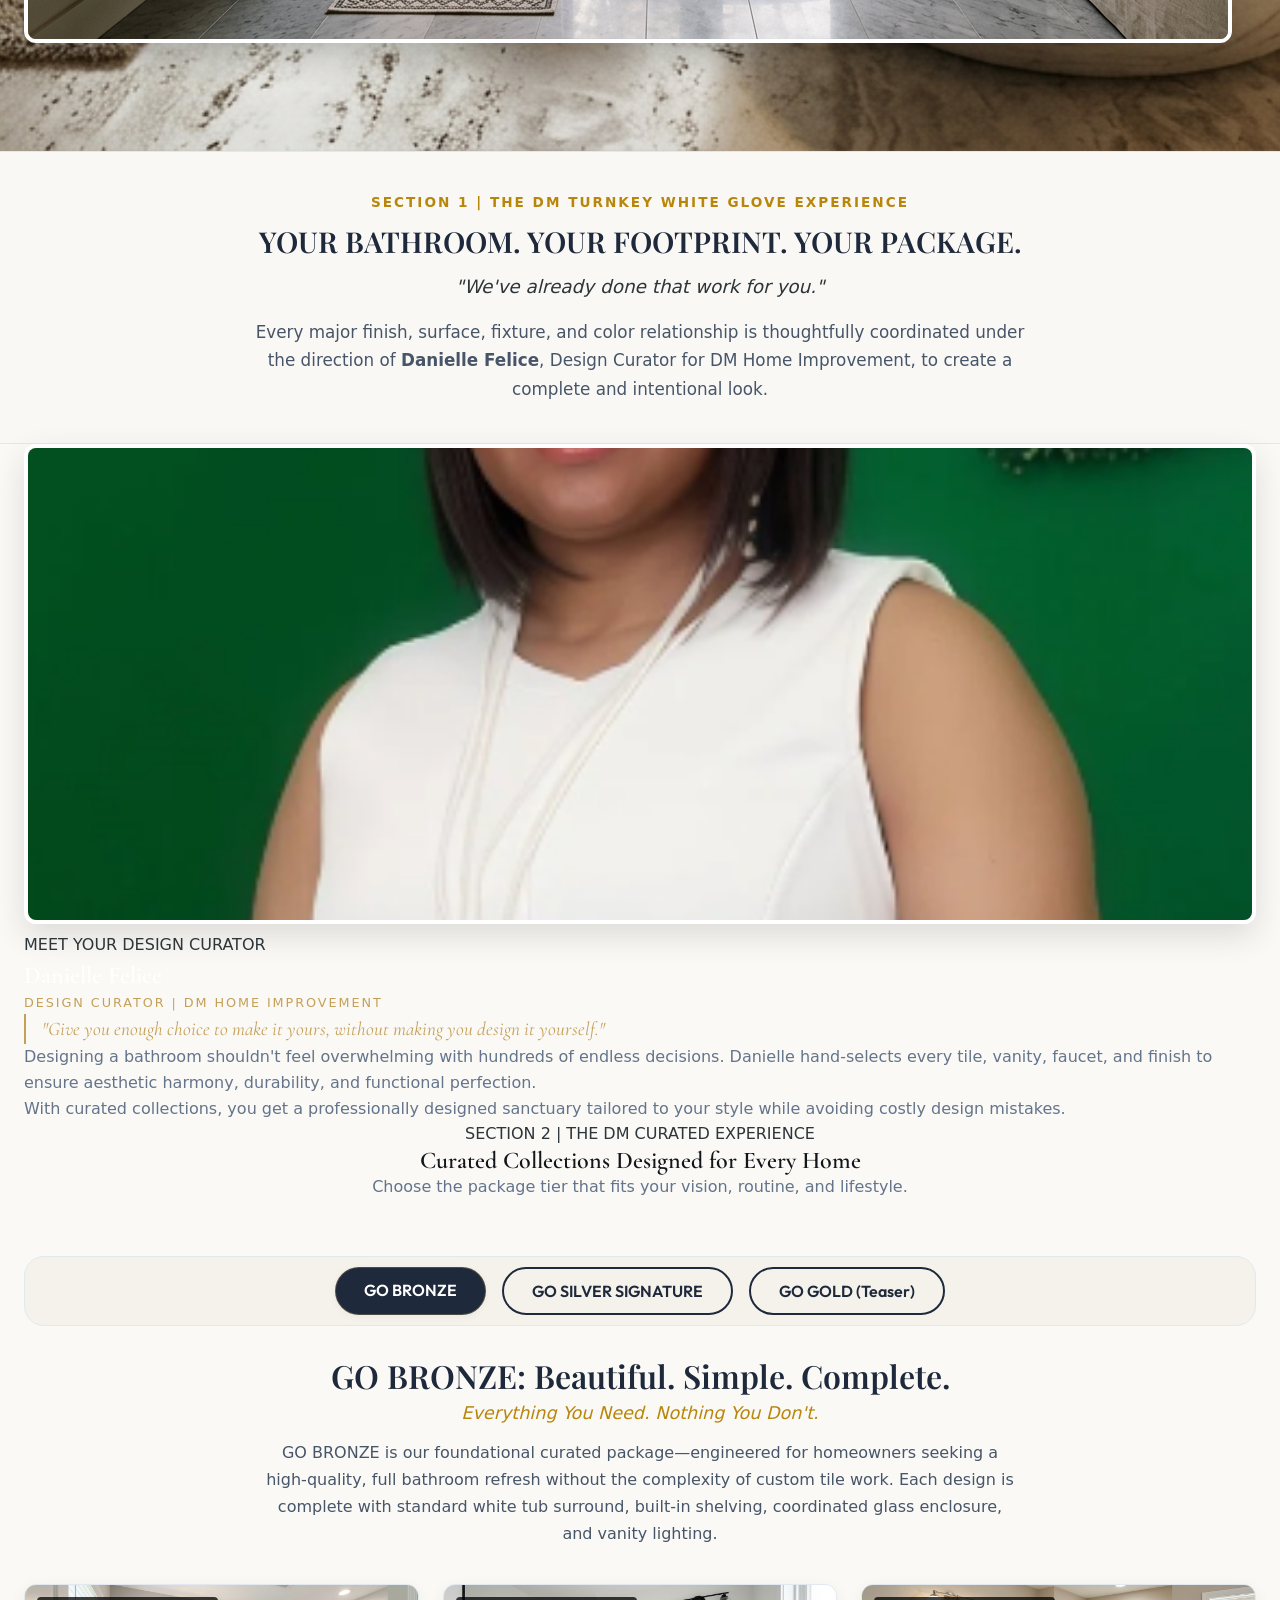
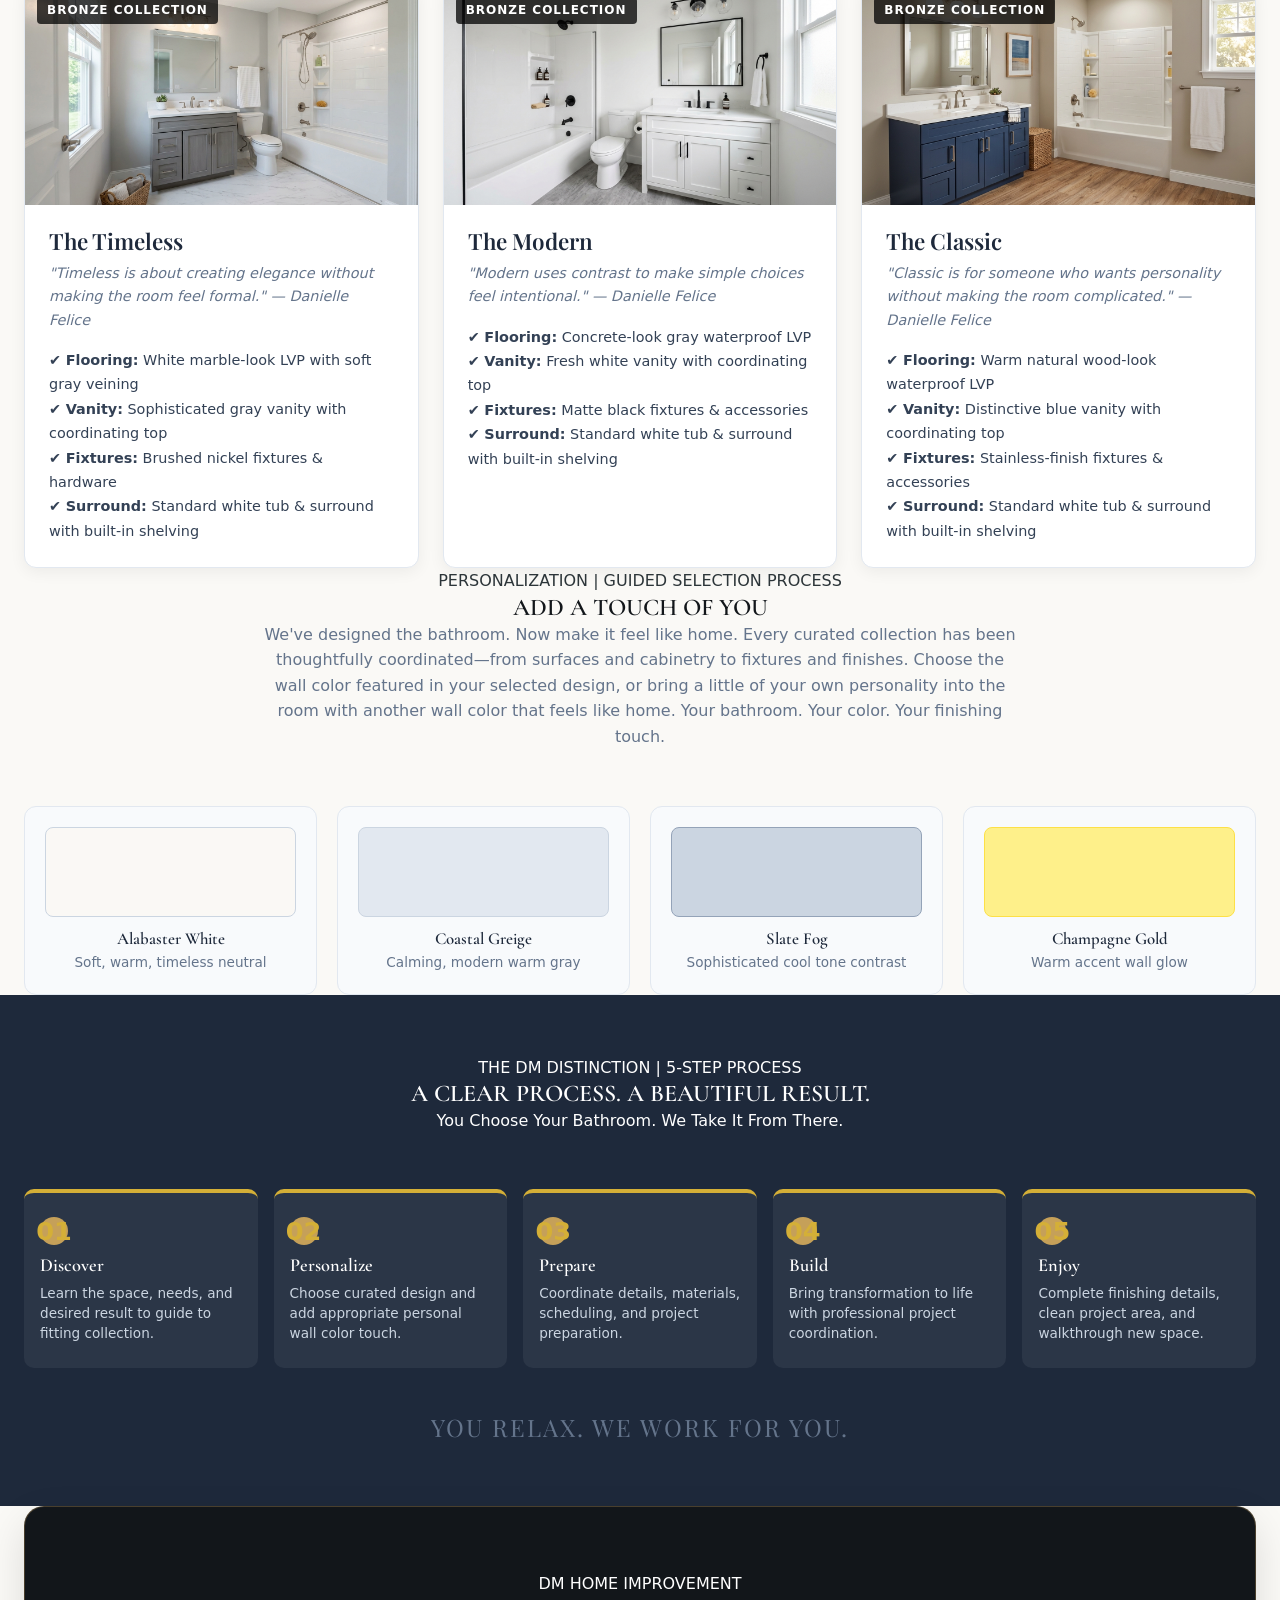
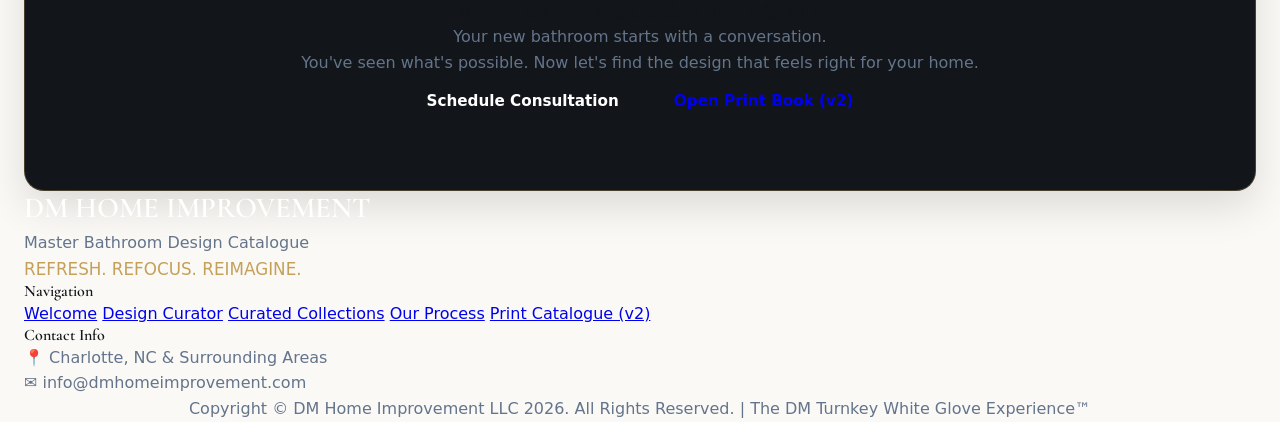
==== commit cd11a75d: "Set Page 5 Danielle photo to full bleed object-fit cover container" ====
--- a/index.html
+++ b/index.html
@@ -103,7 +103,7 @@
         <section id="curator" class="curator-section">
             <div class="container curator-container">
                 <div class="curator-image-col">
-                    <img src="assets/images/danielle.png" alt="Danielle Felice - Design Curator" class="curator-portrait" style="object-fit: contain; background: radial-gradient(circle at center, #FFFFFF 0%, #FAF8F5 100%); padding: 12px; border-radius: 12px;">
+                    <img src="assets/images/v3_page_5_img_1.png" alt="Danielle Felice - Design Curator" class="curator-portrait" style="width: 100%; height: 100%; max-height: 480px; object-fit: cover; object-position: center; border-radius: 12px; box-shadow: 0 12px 32px rgba(0,0,0,0.12); border: 4px solid #FFFFFF;">
                 </div>
                 
                 <div class="curator-text-col">
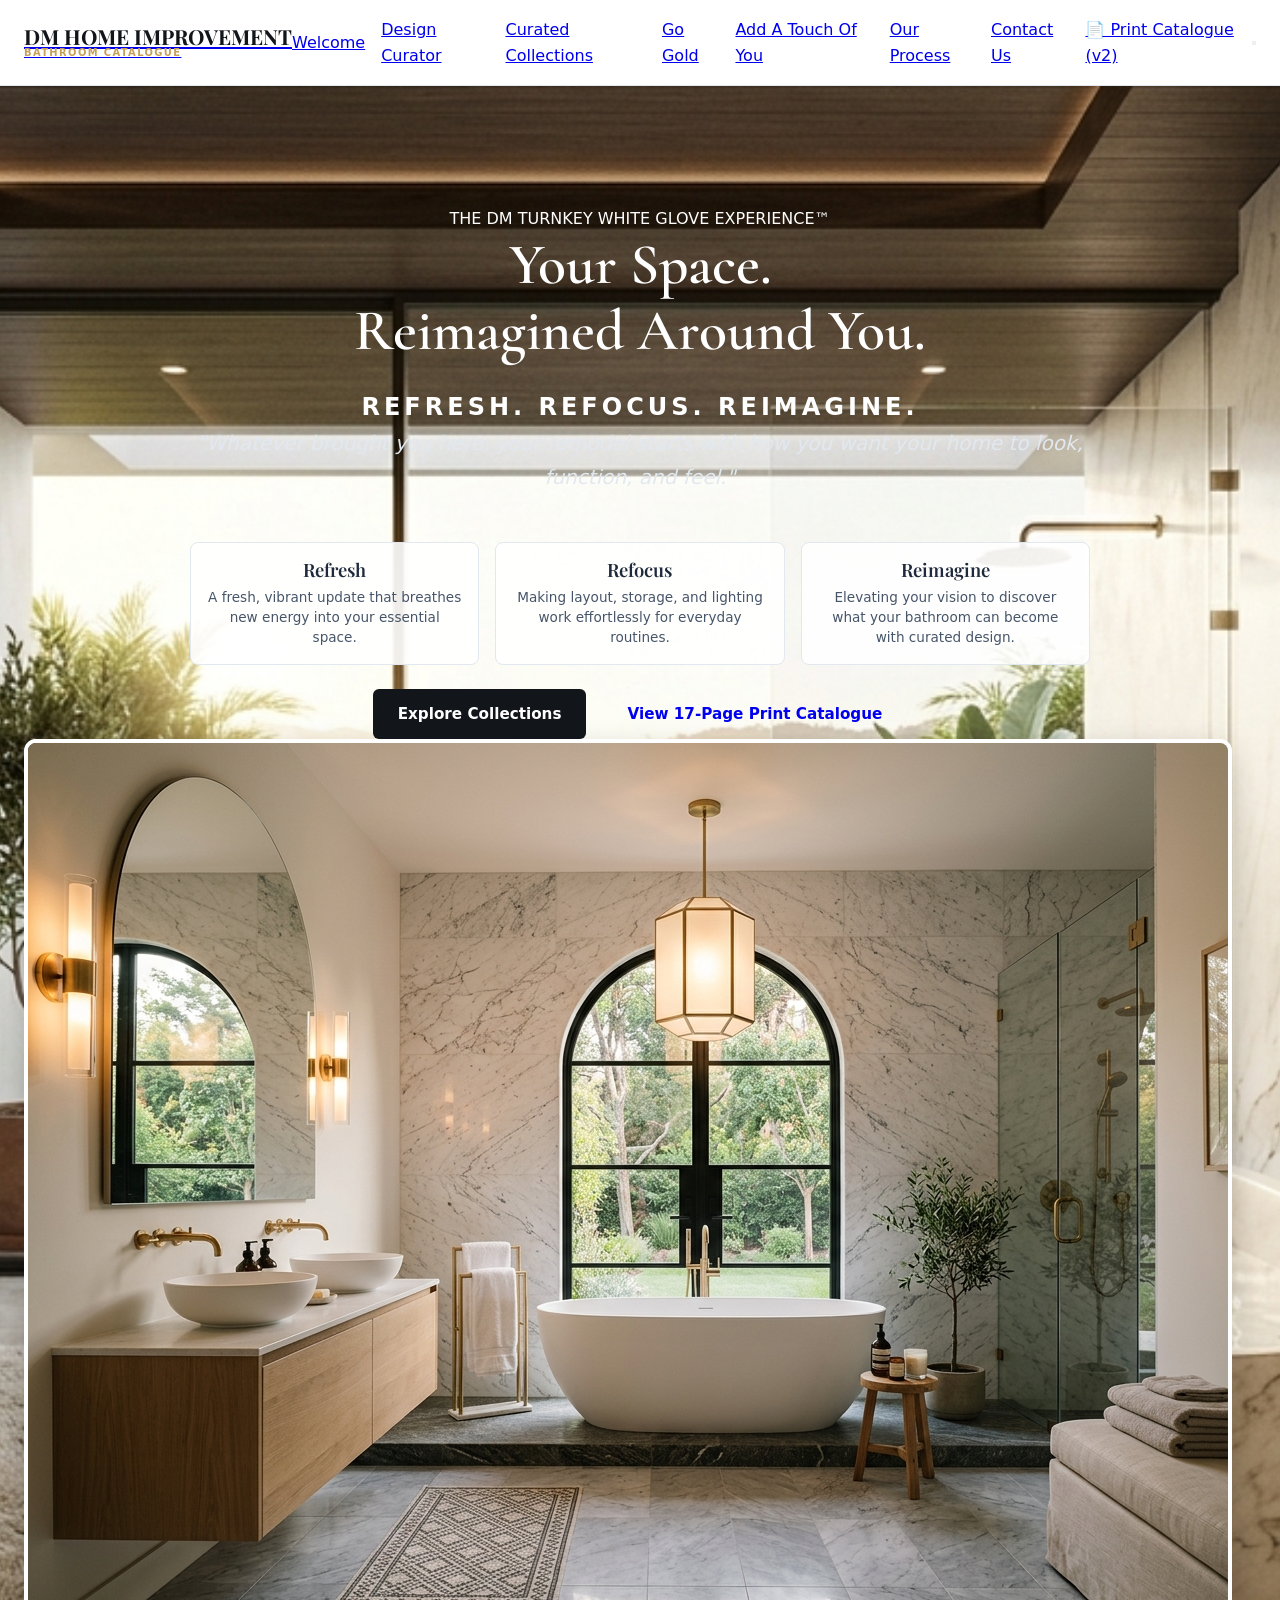
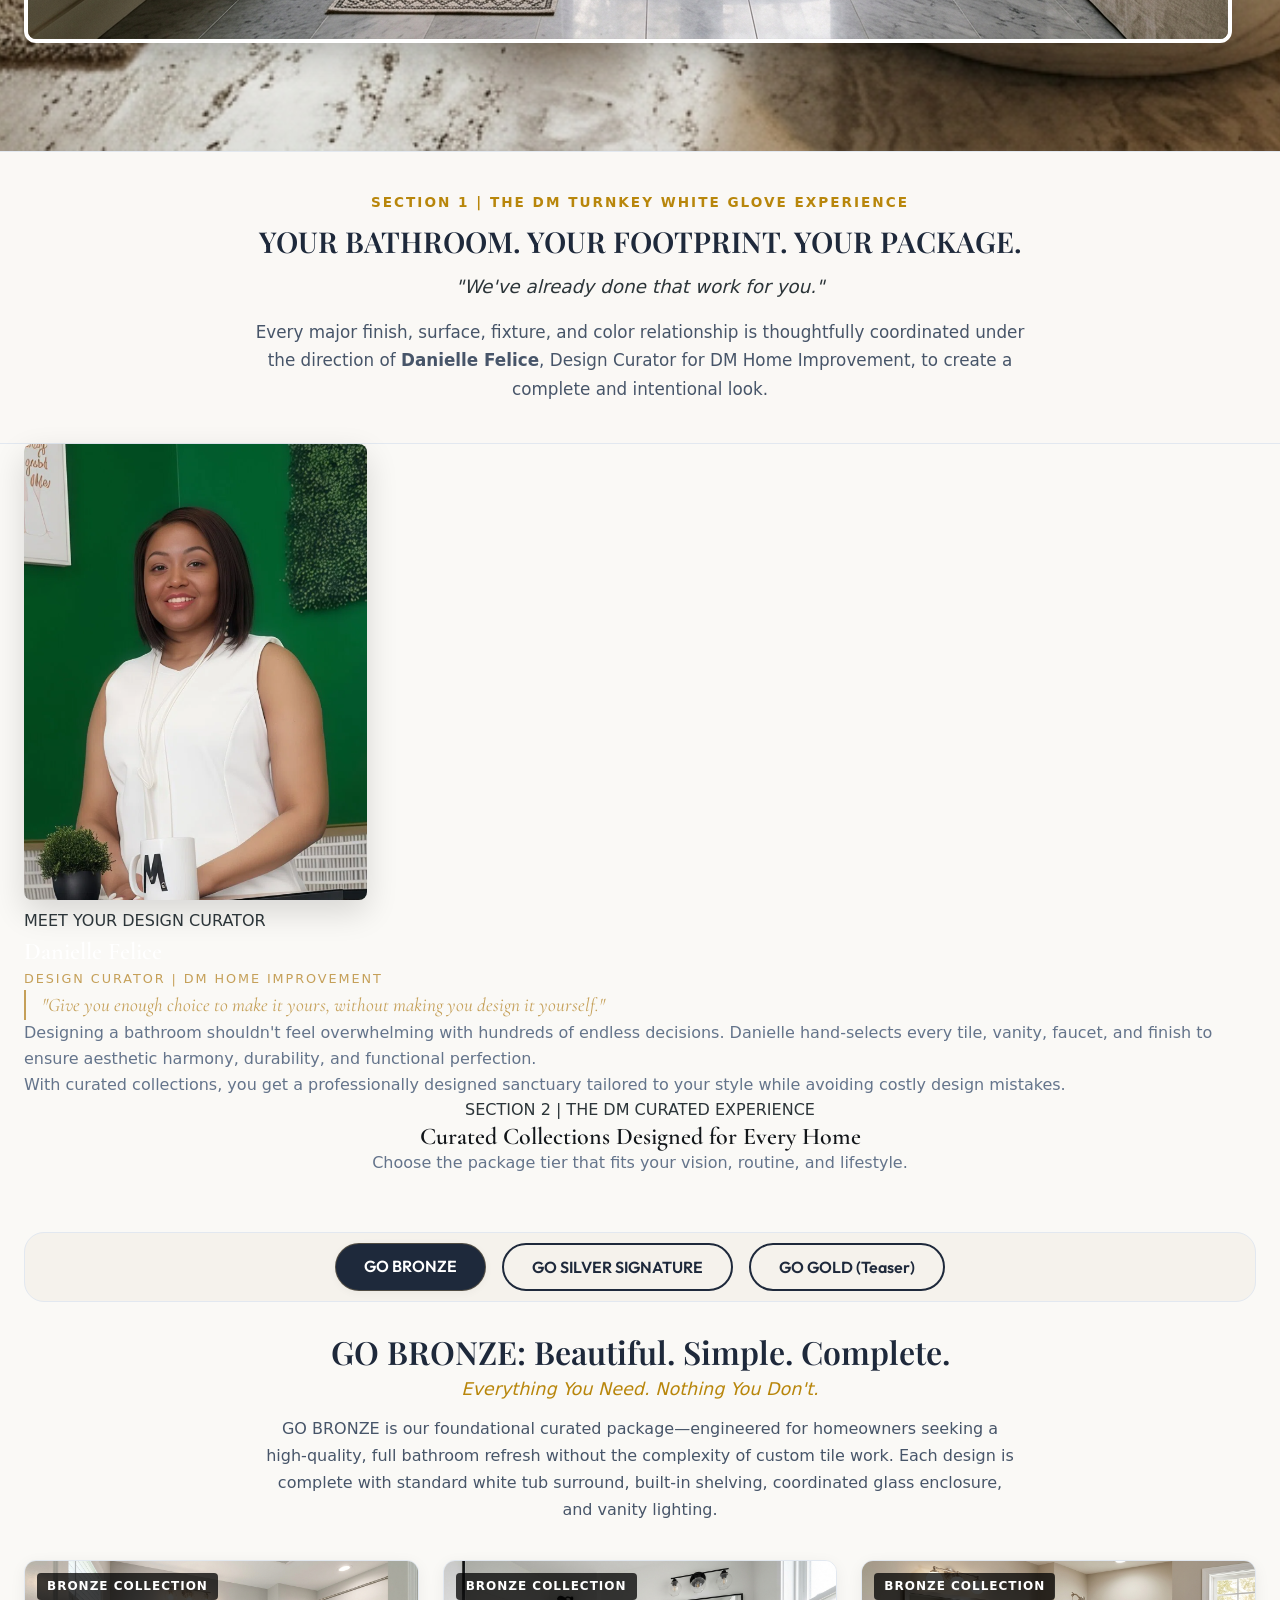
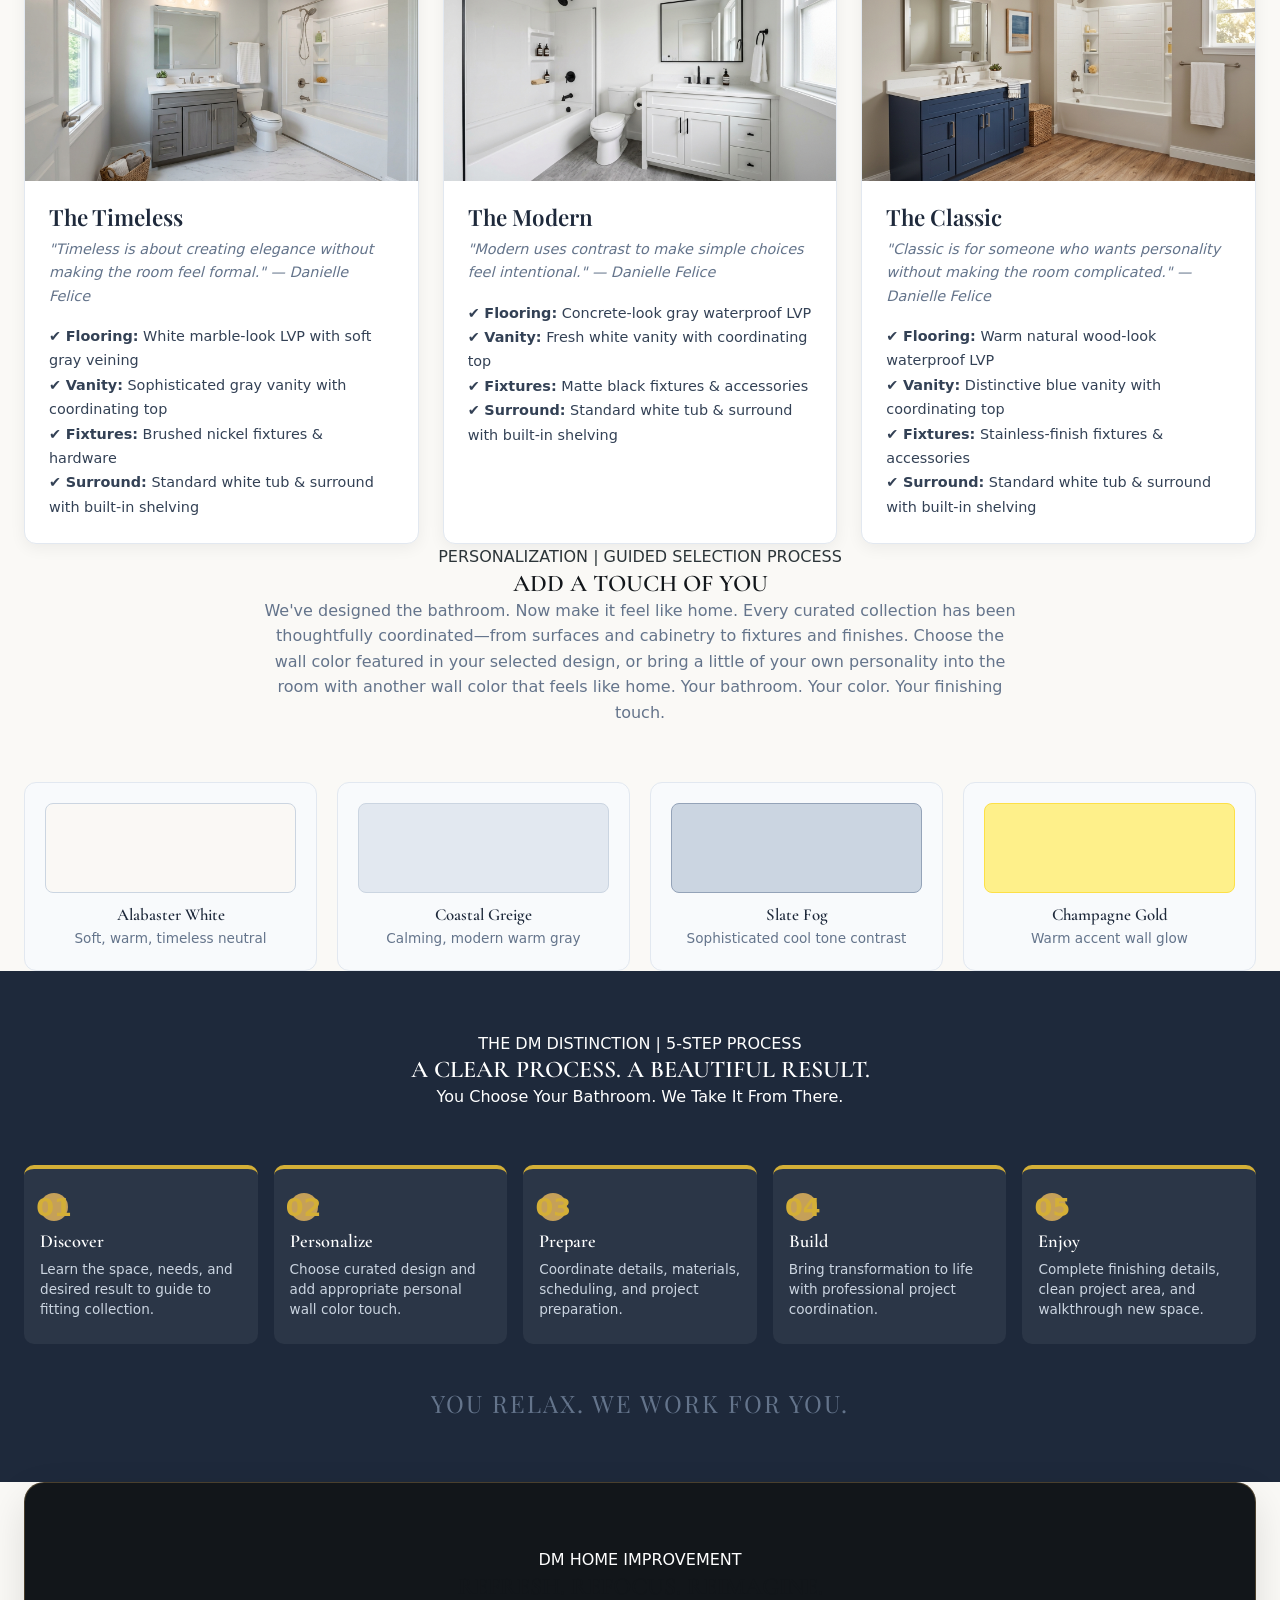
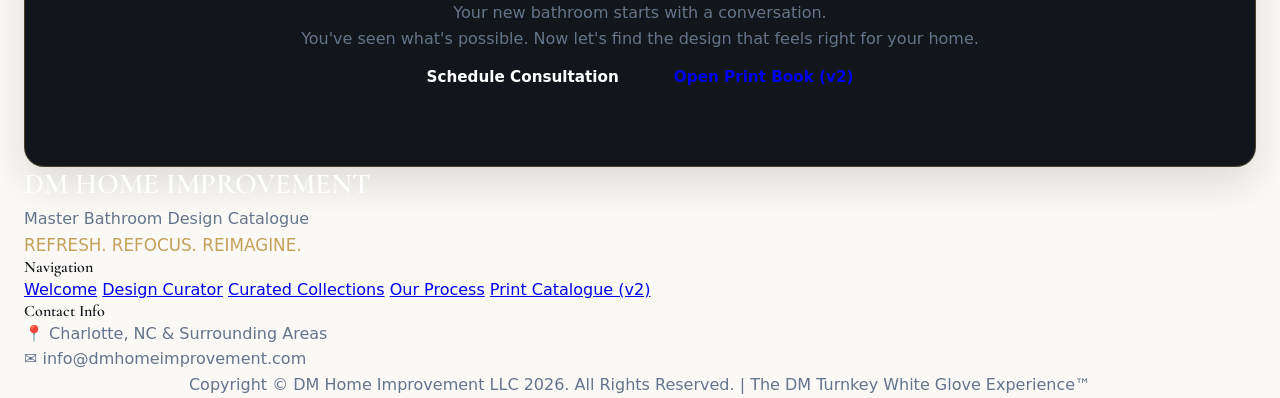
==== commit e8637fc8: "Restore Page 5 Danielle photo to original clean uncropped framing with gold border matching Image 2" ====
--- a/index.html
+++ b/index.html
@@ -103,7 +103,7 @@
         <section id="curator" class="curator-section">
             <div class="container curator-container">
                 <div class="curator-image-col">
-                    <img src="assets/images/v3_page_5_img_1.png" alt="Danielle Felice - Design Curator" class="curator-portrait" style="width: 100%; height: 100%; max-height: 480px; object-fit: cover; object-position: center; border-radius: 12px; box-shadow: 0 12px 32px rgba(0,0,0,0.12); border: 4px solid #FFFFFF;">
+                    <img src="assets/images/v3_page_5_img_1.png" alt="Danielle Felice - Design Curator" class="curator-portrait" style="max-height: 480px; width: auto; max-width: 100%; object-fit: contain; border-radius: 8px; border: 1.5px solid var(--gold); box-shadow: 0 12px 32px rgba(0,0,0,0.14);">
                 </div>
                 
                 <div class="curator-text-col">
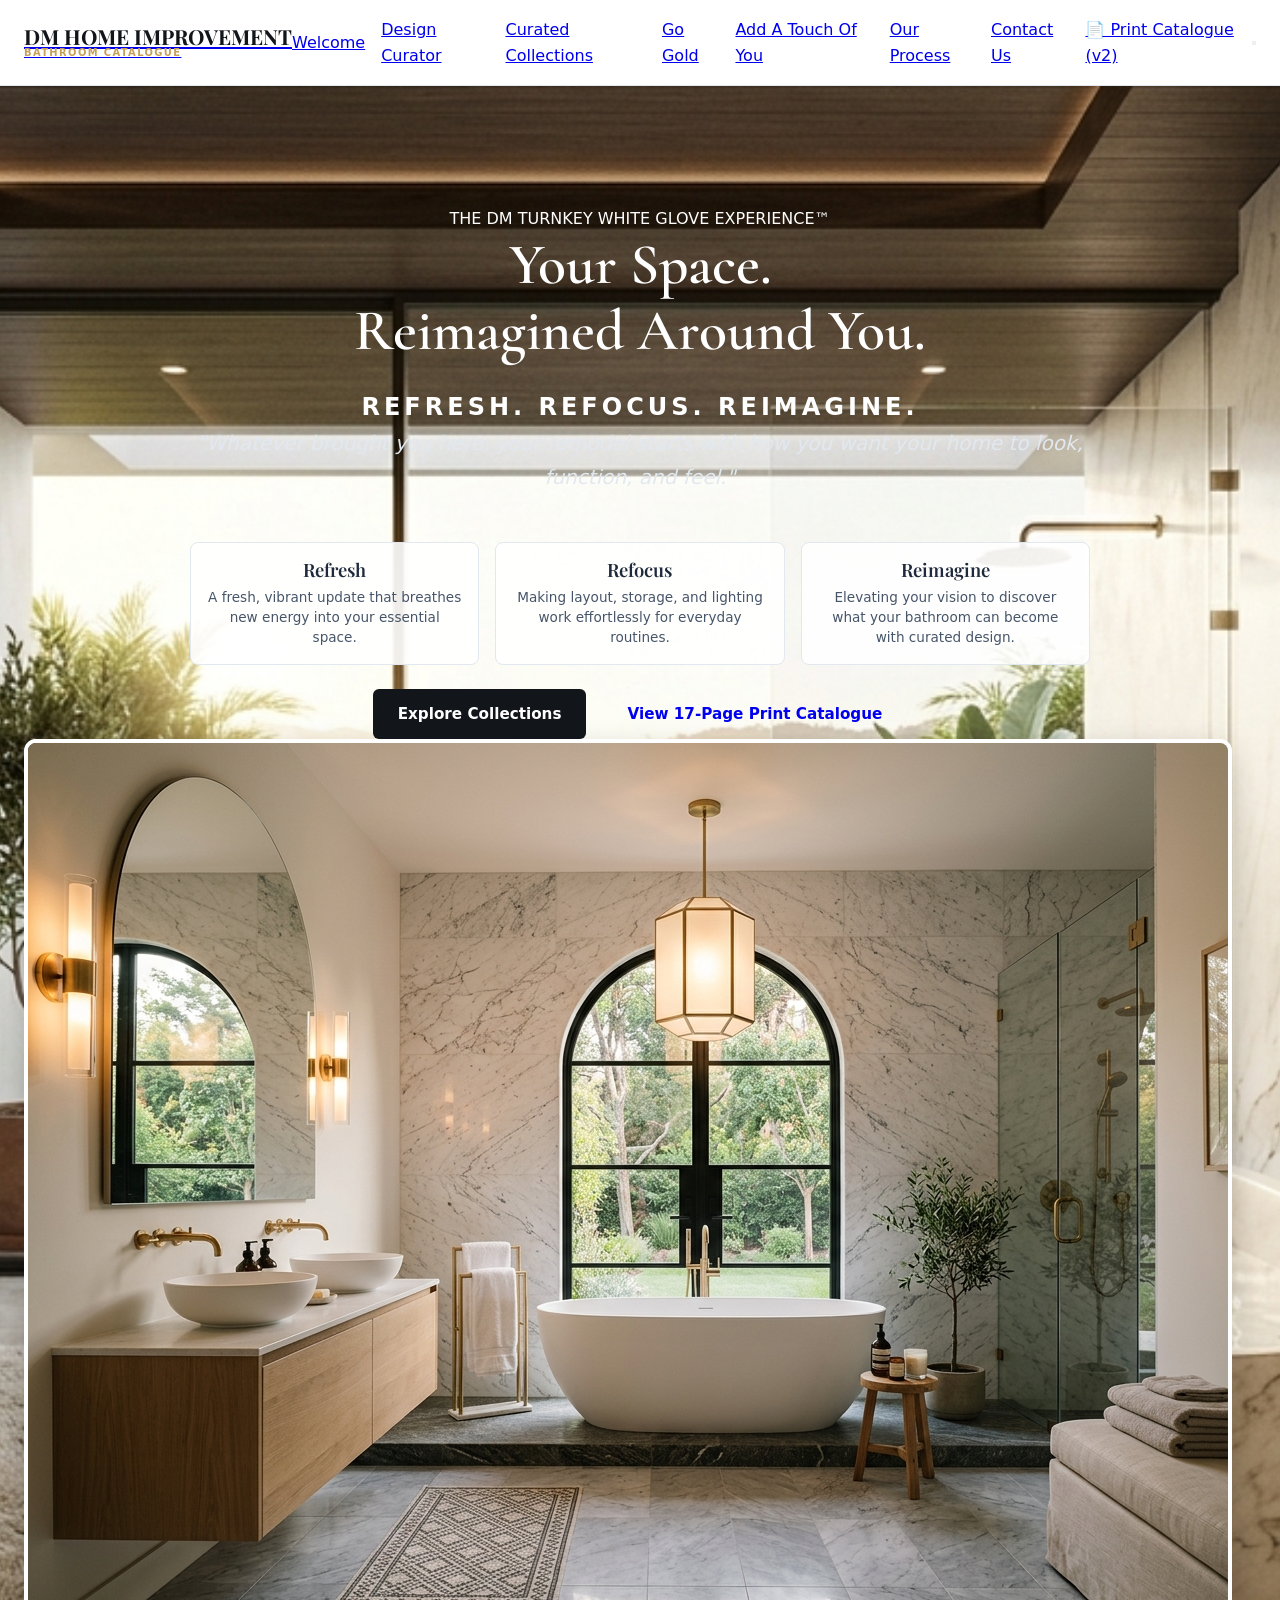
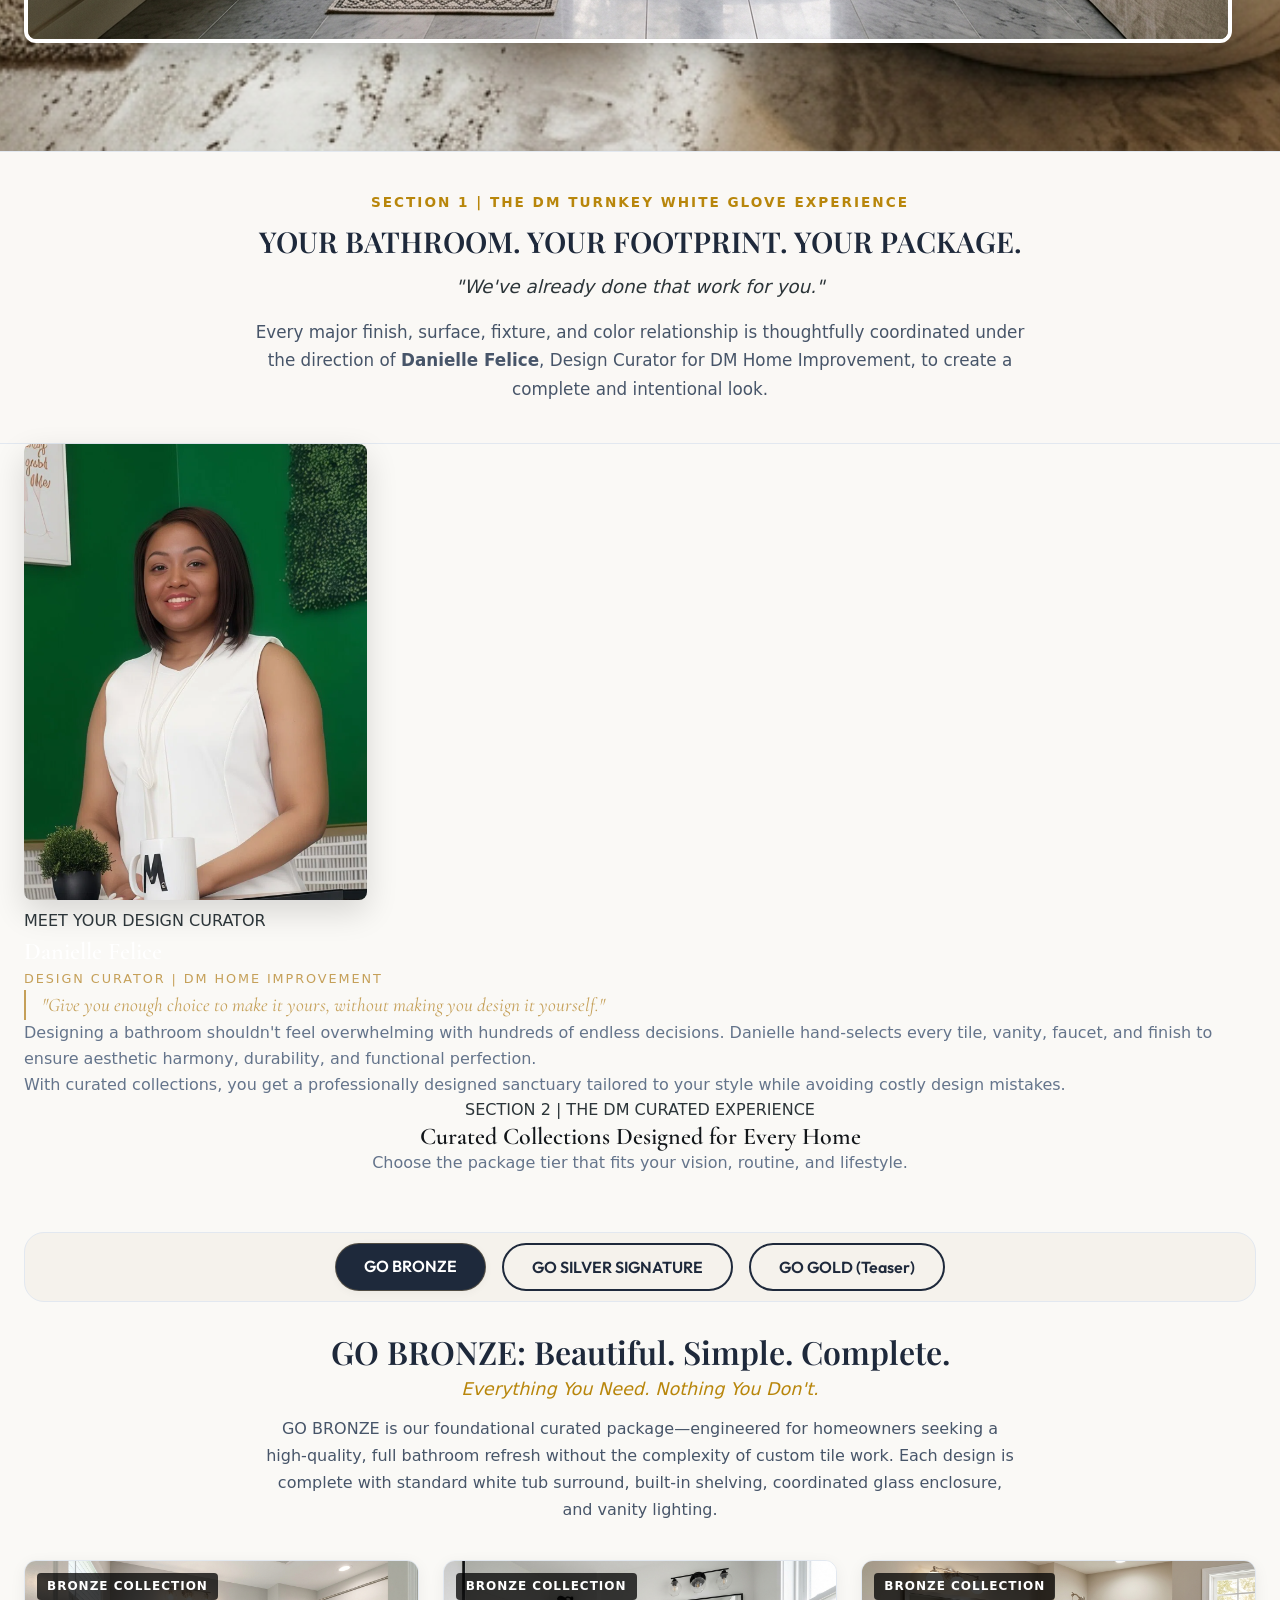
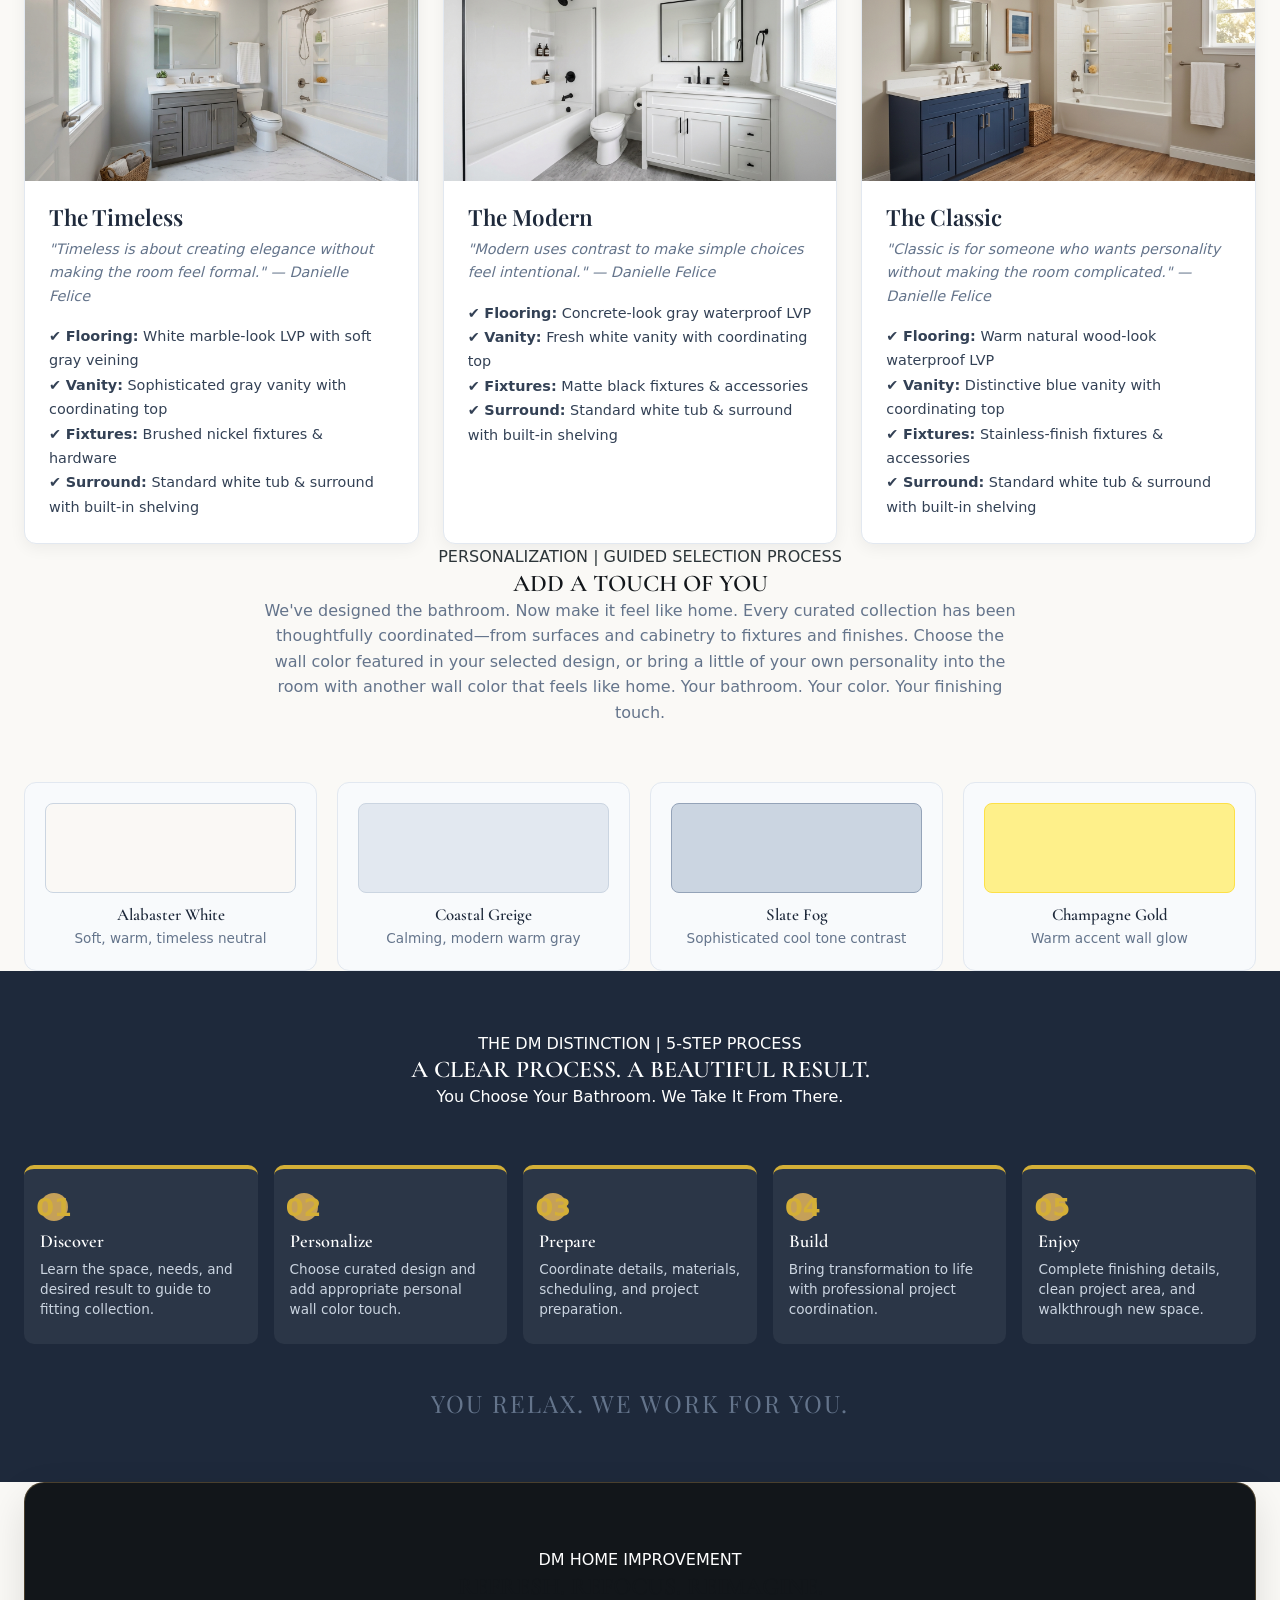
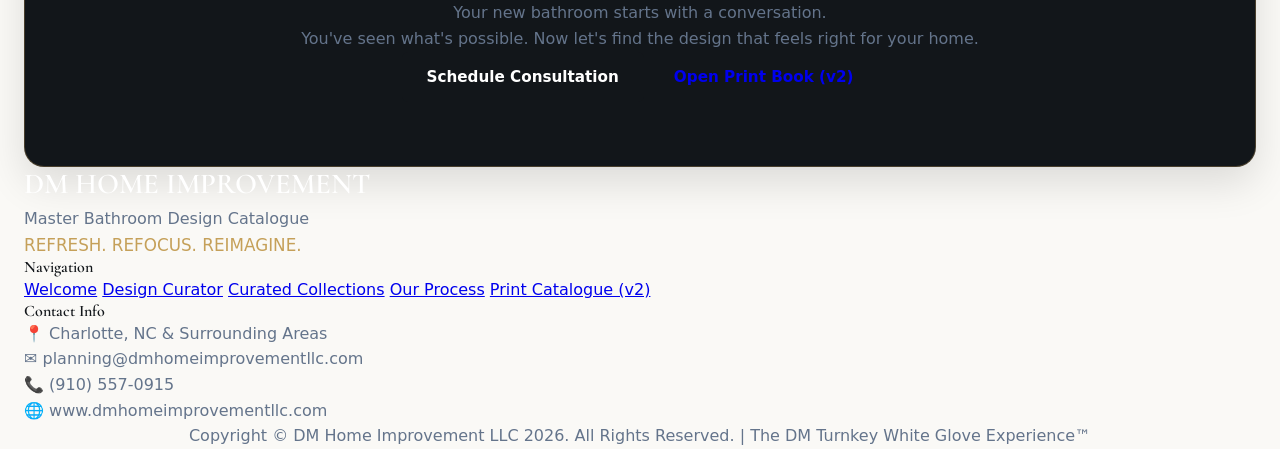
==== commit d8da1558: "Update Page 17 back cover and site footer contact info from live website dmhomeimprovementllc.com" ====
--- a/index.html
+++ b/index.html
@@ -374,7 +374,7 @@
                     <p class="contact-desc">You've seen what's possible. Now let's find the design that feels right for your home.</p>
 
                     <div class="contact-cta-wrap">
-                        <a href="mailto:info@dmhomeimprovement.com" class="btn btn-primary">Schedule Consultation</a>
+                        <a href="mailto:planning@dmhomeimprovementllc.com" class="btn btn-primary">Schedule Consultation</a>
                         <a href="print_v2.html" target="_blank" class="btn btn-secondary">Open Print Book (v2)</a>
                     </div>
                 </div>
@@ -404,7 +404,9 @@
             <div class="footer-contact">
                 <h4>Contact Info</h4>
                 <p>📍 Charlotte, NC & Surrounding Areas</p>
-                <p>✉️ info@dmhomeimprovement.com</p>
+                <p>✉️ planning@dmhomeimprovementllc.com
+                <p>📞 (910) 557-0915</p>
+                <p>🌐 www.dmhomeimprovementllc.com</p></p>
             </div>
         </div>
         
